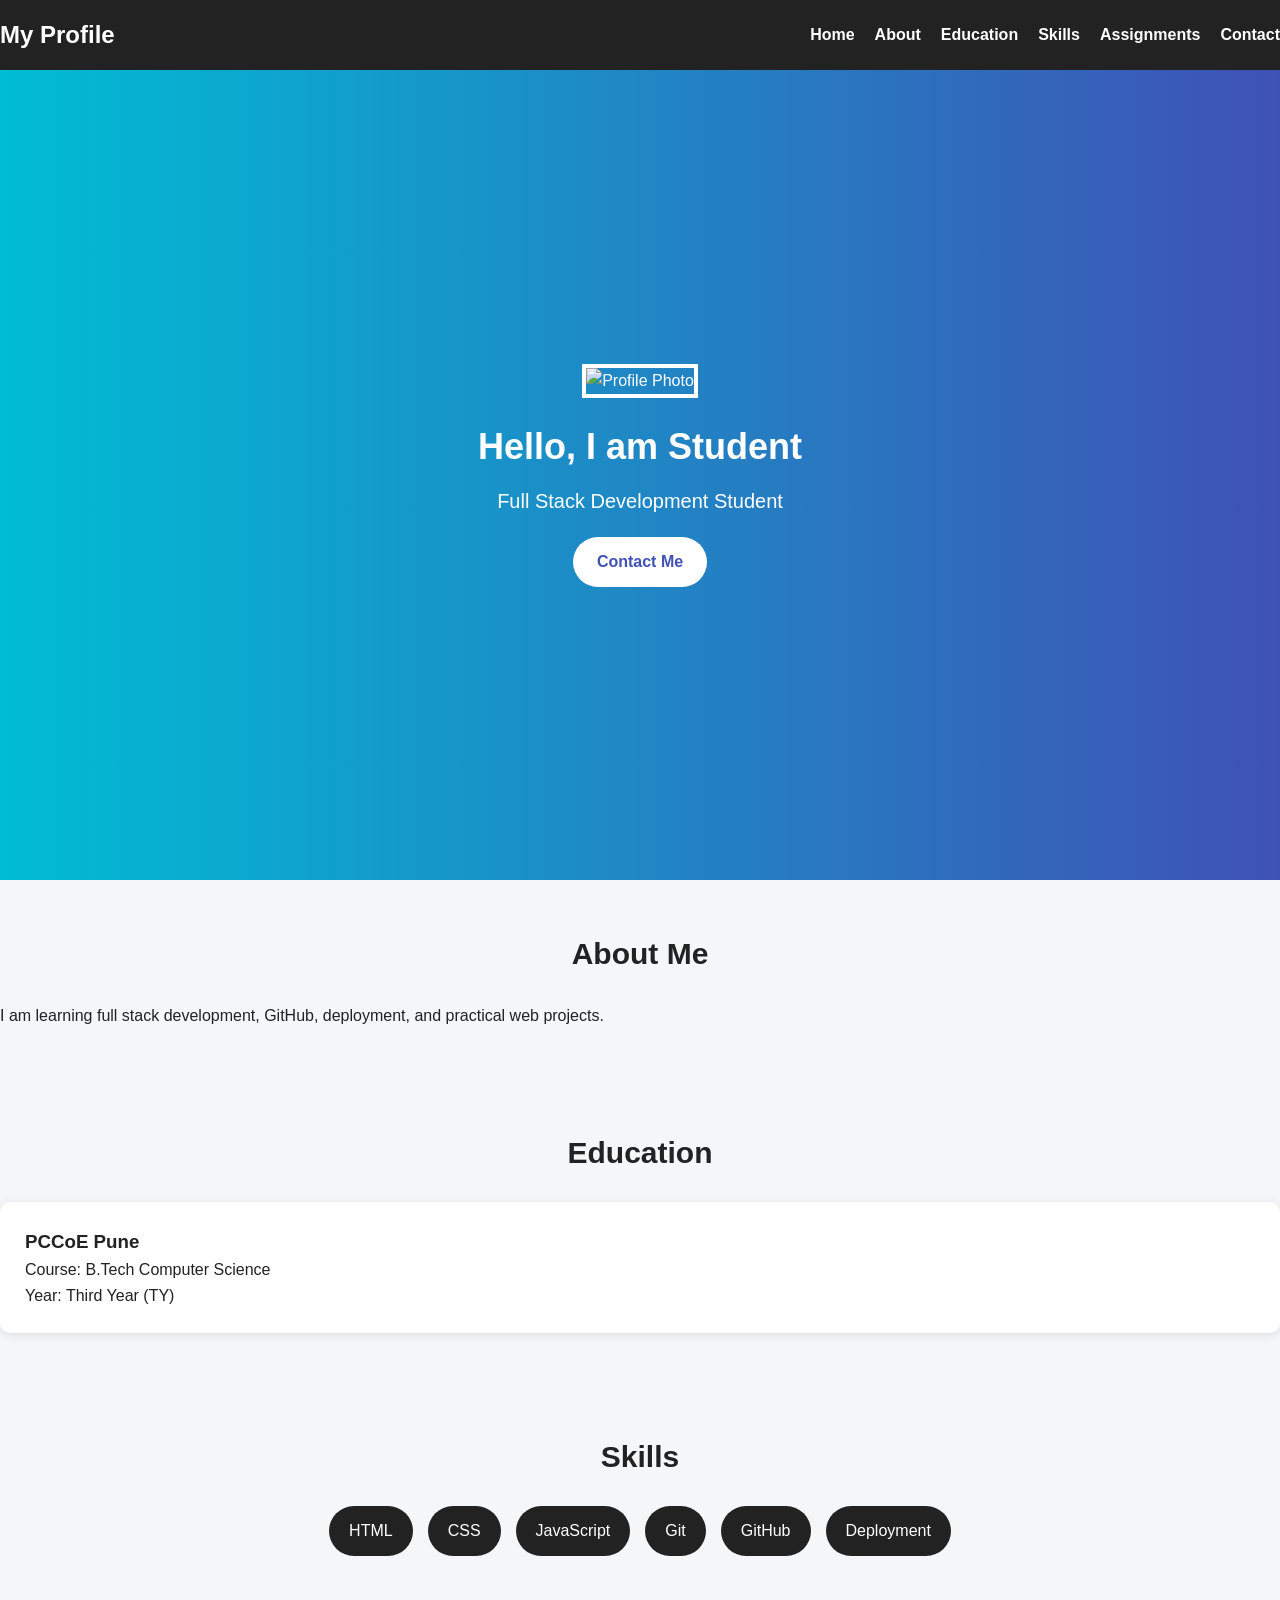
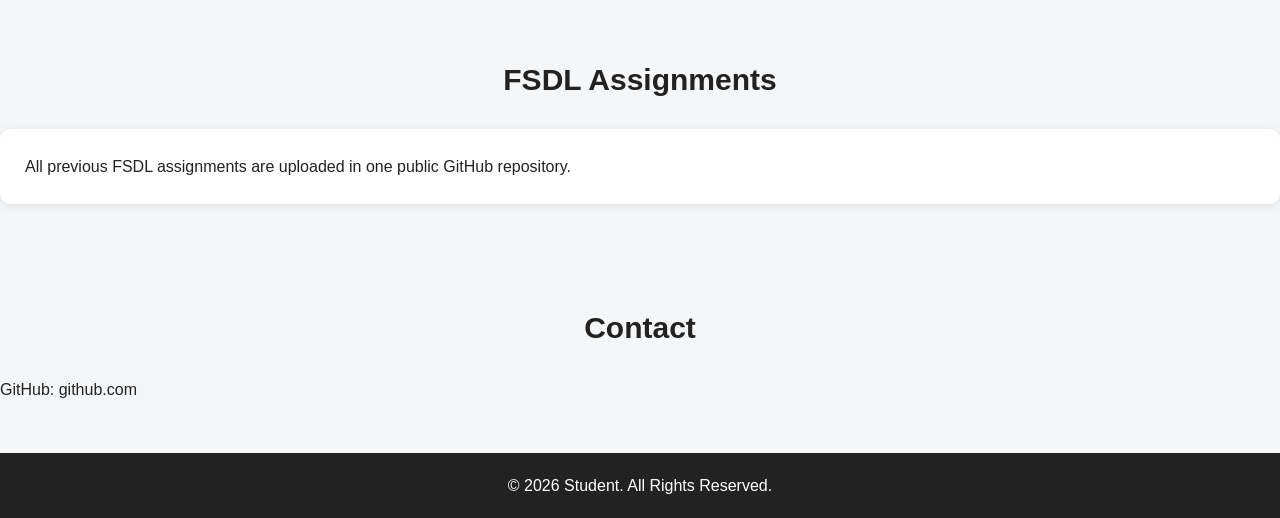
==== docs/index.html @ 27dfdb9f "Added personal profile website" ====
<!DOCTYPE html>
<html lang="en">
<head>
    <meta charset="UTF-8" />
    <meta name="viewport" content="width=device-width, initial-scale=1.0" />
    <title>My Personal Profile</title>
    <link rel="stylesheet" href="style.css" />
</head>
<body>
    <header>
        <nav class="navbar">
            <h1 class="logo">My Profile</h1>
            <ul class="nav-links">
                <li><a href="#home">Home</a></li>
                <li><a href="#about">About</a></li>
                <li><a href="#education">Education</a></li>
                <li><a href="#skills">Skills</a></li>
                <li><a href="#assignments">Assignments</a></li>
                <li><a href="#contact">Contact</a></li>
            </ul>
        </nav>
    </header>
    <section id="home" class="hero">
        <div class="hero-content">
            <img src="assets/profile.png" alt="Profile Photo" class="profile-img" />
            <h2>Hello, I am Student</h2>
            <p>Full Stack Development Student</p>
            <a href="#contact" class="btn">Contact Me</a>
        </div>
    </section>
    <section id="about" class="section">
        <h2>About Me</h2>
        <p>I am learning full stack development, GitHub, deployment, and practical web projects.</p>
    </section>
    <section id="education" class="section">
        <h2>Education</h2>
        <div class="card">
            <h3>PCCoE Pune</h3>
            <p>Course: B.Tech Computer Science</p>
            <p>Year: Third Year (TY)</p>
        </div>
    </section>
    <section id="skills" class="section">
        <h2>Skills</h2>
        <div class="skills-container">
            <span>HTML</span><span>CSS</span><span>JavaScript</span>
            <span>Git</span><span>GitHub</span><span>Deployment</span>
        </div>
    </section>
    <section id="assignments" class="section">
        <h2>FSDL Assignments</h2>
        <div class="card">
            <p>All previous FSDL assignments are uploaded in one public GitHub repository.</p>
        </div>
    </section>
    <section id="contact" class="section">
        <h2>Contact</h2>
        <p>GitHub: github.com</p>
    </section>
    <footer><p>&copy; 2026 Student. All Rights Reserved.</p></footer>
    <script src="script.js"></script>
</body>
</html>
---- docs/style.css ----
* { margin: 0; padding: 0; box-sizing: border-box; font-family: Arial, sans-serif; }
body { line-height: 1.6; background: #f4f6f8; color: #222; }
header { background: #222; color: white; position: sticky; top: 0; z-index: 10; }
.navbar { width: 90%%; margin: auto; display: flex; justify-content: space-between; align-items: center; padding: 16px 0; }
.logo { font-size: 24px; }
.nav-links { list-style: none; display: flex; gap: 20px; }
.nav-links a { color: white; text-decoration: none; font-weight: bold; }
.nav-links a:hover { color: #00bcd4; }
.hero { min-height: 90vh; display: flex; align-items: center; justify-content: center; text-align: center; background: linear-gradient(to right, #00bcd4, #3f51b5); color: white; }
.hero-content { max-width: 600px; padding: 20px; }
.profile-img { width: 160px; height: 160px; border-radius: 50%%; object-fit: cover; border: 4px solid white; margin-bottom: 20px; }
.hero h2 { font-size: 36px; margin-bottom: 10px; }
.hero p { font-size: 20px; margin-bottom: 20px; }
.btn { display: inline-block; background: white; color: #3f51b5; padding: 12px 24px; text-decoration: none; border-radius: 25px; font-weight: bold; }
.section { width: 85%%; margin: auto; padding: 50px 0; }
.section h2 { text-align: center; margin-bottom: 25px; font-size: 30px; }
.card { background: white; padding: 25px; border-radius: 10px; box-shadow: 0 2px 10px rgba(0,0,0,0.1); }
.skills-container { display: flex; flex-wrap: wrap; justify-content: center; gap: 15px; }
.skills-container span { background: #222; color: white; padding: 12px 20px; border-radius: 25px; }
a { color: #3f51b5; }
footer { background: #222; color: white; text-align: center; padding: 20px; }
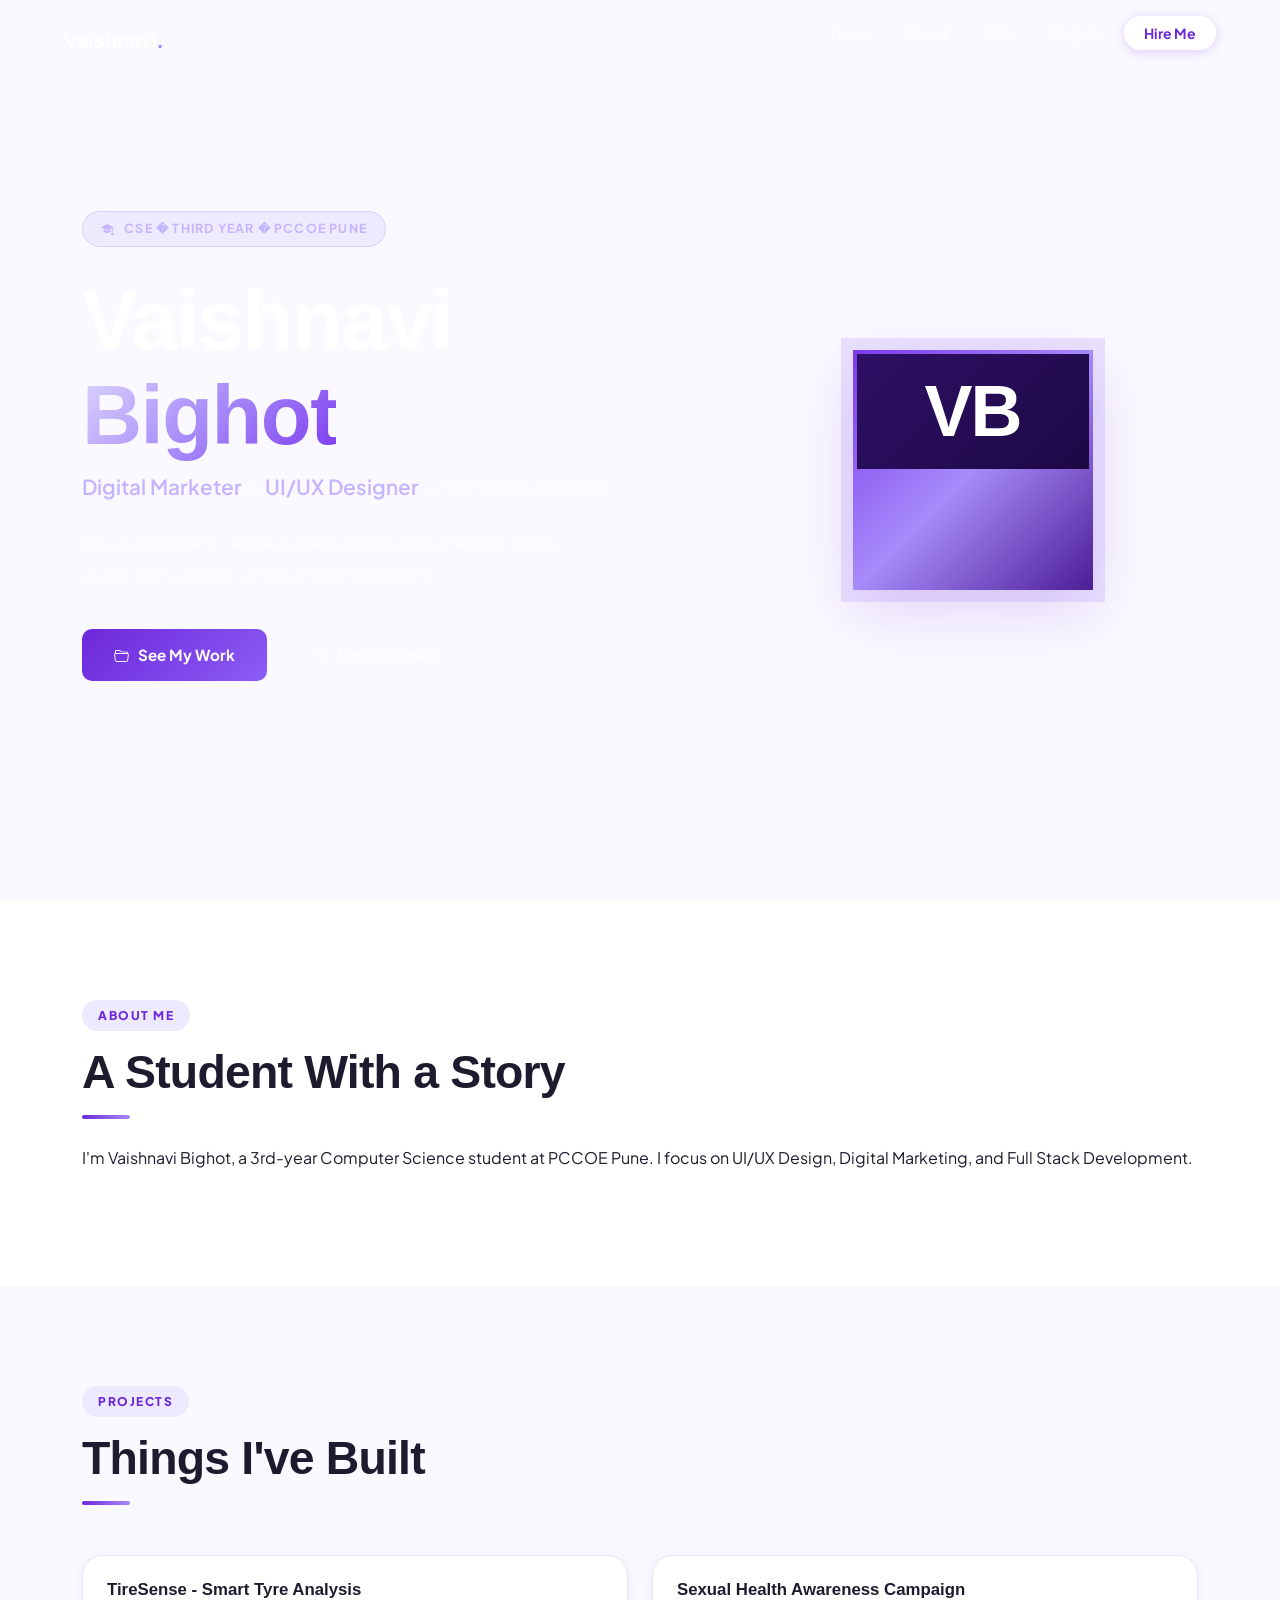
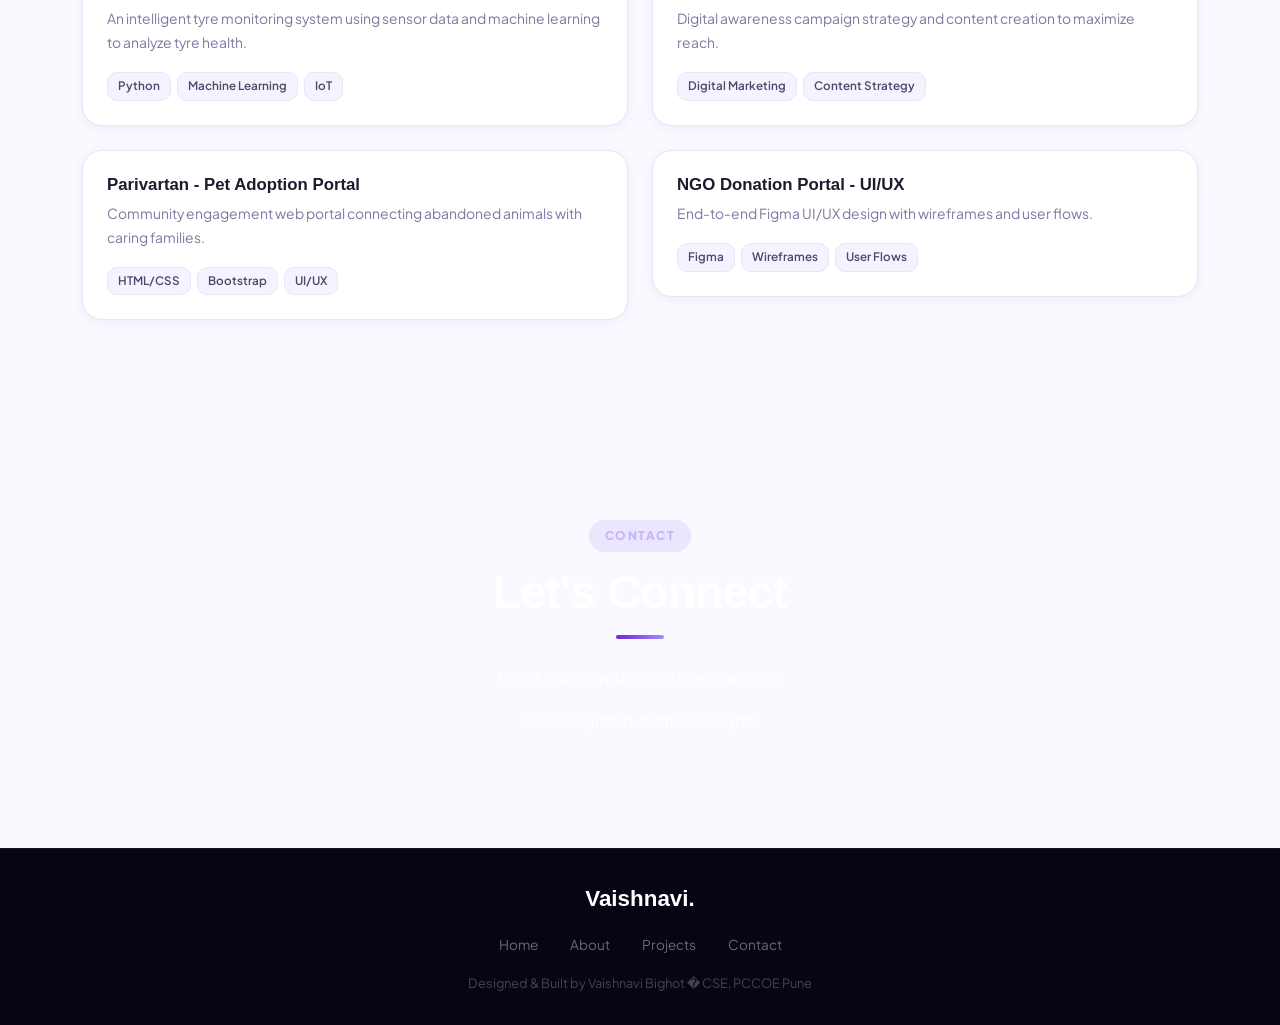
==== commit 4817fa96: "Updated profile website with custom Vaishnavi Bighot PCCOE portfolio" ====
--- a/docs/index.html
+++ b/docs/index.html
@@ -1,63 +1,76 @@
 <!DOCTYPE html>
 <html lang="en">
 <head>
-    <meta charset="UTF-8" />
-    <meta name="viewport" content="width=device-width, initial-scale=1.0" />
-    <title>My Personal Profile</title>
-    <link rel="stylesheet" href="style.css" />
+  <meta charset="UTF-8"/>
+  <meta name="viewport" content="width=device-width, initial-scale=1.0"/>
+  <title>Vaishnavi Bighot | CSE Student � Digital Marketing � UI/UX</title>
+  <link href="https://cdn.jsdelivr.net/npm/bootstrap@5.3.2/dist/css/bootstrap.min.css" rel="stylesheet"/>
+  <link href="https://fonts.googleapis.com/css2?family=Clash+Display:wght@400;500;600;700^&family=Plus+Jakarta+Sans:wght@400;500;600;700^&display=swap" rel="stylesheet"/>
+  <link href="https://cdn.jsdelivr.net/npm/bootstrap-icons@1.11.3/font/bootstrap-icons.css" rel="stylesheet"/>
+  <style>
+  :root{ --p1:#6d28d9; --p2:#8b5cf6; --p3:#a78bfa; --p4:#ede9fe; --p5:#f5f3ff; --ink:#1e1b2e; --ink2:#4b4869; --ink3:#7b78a0; --line:#e8e5f4; --white:#ffffff; --bg:#faf9ff; --r12:12px; --r16:16px; --r20:20px; --r28:28px; --shadow-s:0 2px 12px rgba(109,40,217,.07); --shadow-m:0 8px 32px rgba(109,40,217,.12); --shadow-l:0 20px 60px rgba(109,40,217,.18); }
+  *{box-sizing:border-box;margin:0;padding:0;} html{scroll-behavior:smooth;} body{font-family:'Plus Jakarta Sans',sans-serif;background:var(--bg);color:var(--ink);overflow-x:hidden;line-height:1.6;}
+  h1,h2,h3,h4,h5{font-family:'Clash Display',sans-serif;line-height:1.15;} a{text-decoration:none;color:inherit;} img{max-width:100%%;}
+  #mainNav{position:fixed;top:0;left:0;right:0;z-index:1000;padding:0;transition:all .35s;}
+  #mainNav .nav-inner{display:flex;align-items:center;justify-content:space-between;max-width:1200px;margin:0 auto;padding:20px 24px;transition:all .35s;}
+  #mainNav.scrolled .nav-inner{background:rgba(255,255,255,.92);backdrop-filter:blur(18px);border-bottom:1px solid var(--line);padding:14px 24px;box-shadow:var(--shadow-s);}
+  .nav-logo{font-family:'Clash Display',sans-serif;font-size:1.3rem;font-weight:700;color:var(--white);transition:color .35s;letter-spacing:-.3px;}
+  .nav-logo .dot{color:var(--p3);} #mainNav.scrolled .nav-logo{color:var(--p1);} #mainNav.scrolled .nav-logo .dot{color:var(--p2);}
+  .nav-links{display:flex;align-items:center;gap:4px;list-style:none;}
+  .nav-links a{font-size:.875rem;font-weight:600;padding:7px 15px;border-radius:30px;color:rgba(255,255,255,.8);transition:all .2s;}
+  #mainNav.scrolled .nav-links a{color:var(--ink2);}
+  .nav-links a:hover,.nav-links a.active{background:rgba(255,255,255,.15);color:var(--white)!important;}
+  #mainNav.scrolled .nav-links a:hover,#mainNav.scrolled .nav-links a.active{background:var(--p4);color:var(--p1)!important;}
+  .nav-cta{background:var(--white)!important;color:var(--p1)!important;font-weight:700!important;padding:8px 20px!important;border-radius:30px!important;box-shadow:0 2px 12px rgba(109,40,217,.2);transition:all .25s!important;}
+  #mainNav.scrolled .nav-cta{background:var(--p1)!important;color:var(--white)!important;}
+  #hero{min-height:100vh;background:linear-gradient(145deg,#110626 0%%,#1d0845 35%%,#2e1065 60%%,#1d0845 100%%);display:flex;align-items:center;position:relative;overflow:hidden;padding:120px 0 80px;}
+  .hero-content{position:relative;z-index:2;}
+  .hero-eyebrow{display:inline-flex;align-items:center;gap:10px;background:rgba(167,139,250,.12);border:1px solid rgba(167,139,250,.28);color:#c4b5fd;font-size:.78rem;font-weight:700;letter-spacing:1.2px;text-transform:uppercase;padding:7px 18px;border-radius:30px;margin-bottom:1.6rem;}
+  .hero-name{font-size:clamp(3rem,7vw,5.2rem);font-weight:700;color:var(--white);letter-spacing:-1.5px;margin-bottom:.4rem;}
+  .hero-name .grad{background:linear-gradient(135deg,#ddd6fe,#a78bfa,#7c3aed);-webkit-background-clip:text;-webkit-text-fill-color:transparent;background-clip:text;}
+  .hero-role{font-size:clamp(1rem,2.5vw,1.3rem);color:rgba(255,255,255,.55);font-weight:400;font-style:italic;margin-bottom:1.6rem;}
+  .hero-role strong{color:#c4b5fd;font-style:normal;font-weight:600;}
+  .hero-desc{font-size:1.05rem;color:rgba(255,255,255,.6);max-width:520px;line-height:1.82;margin-bottom:2.4rem;}
+  .hero-actions{display:flex;gap:14px;flex-wrap:wrap;margin-bottom:3rem;}
+  .btn-primary-v{background:linear-gradient(135deg,var(--p1),var(--p2));color:var(--white);border:none;padding:13px 32px;border-radius:10px;font-weight:700;font-size:.95rem;display:inline-flex;align-items:center;gap:9px;transition:all .25s;}
+  .btn-ghost-v{background:rgba(255,255,255,.07);color:rgba(255,255,255,.85);border:1px solid rgba(255,255,255,.18);padding:13px 32px;border-radius:10px;font-weight:600;font-size:.95rem;display:inline-flex;align-items:center;gap:9px;transition:all .25s;}
+  .hero-card-wrap{display:flex;justify-content:center;align-items:center;position:relative;z-index:2;}
+  .profile-ring{width:240px;height:240px;border-radius:50%%;background:linear-gradient(135deg,#7c3aed,#a78bfa,#4c1d95);padding:4px;box-shadow:0 0 0 12px rgba(139,92,246,.15),var(--shadow-l);}
+  .profile-inner{width:100%%;height:100%%;border-radius:50%%;background:linear-gradient(135deg,#2e1065,#1d0845);display:flex;align-items:center;justify-content:center;font-family:'Clash Display',sans-serif;font-size:4.5rem;font-weight:700;color:var(--white);letter-spacing:-2px;}
+  .section{padding:100px 0;} .section-alt{background:var(--white);} .section-dark{background:linear-gradient(145deg,#110626 0%%,#1d0845 50%%,#2e1065 100%%);color:var(--white);}
+  .pill-label{display:inline-flex;align-items:center;gap:8px;background:var(--p4);color:var(--p1);font-size:.75rem;font-weight:800;letter-spacing:1.5px;text-transform:uppercase;padding:6px 16px;border-radius:30px;margin-bottom:.9rem;}
+  .section-dark .pill-label{background:rgba(167,139,250,.18);color:#c4b5fd;}
+  .sec-heading{font-size:clamp(2rem,4.5vw,2.9rem);font-weight:700;letter-spacing:-.8px;color:var(--ink);margin-bottom:.8rem;}
+  .section-dark .sec-heading{color:var(--white);}
+  .sec-sub{font-size:1rem;color:var(--ink3);max-width:500px;line-height:1.75;}
+  .section-dark .sec-sub{color:rgba(255,255,255,.5);}
+  .divider{width:48px;height:4px;background:linear-gradient(90deg,var(--p1),var(--p3));border-radius:4px;margin:1rem 0 1.6rem;}
+  .pcard{background:var(--white);border:1px solid var(--line);border-radius:var(--r20);overflow:hidden;box-shadow:var(--shadow-s);transition:all .28s;display:flex;flex-direction:column;}
+  .pcard-top{padding:24px 24px 0;display:flex;align-items:flex-start;justify-content:space-between;}
+  .pcard-body{padding:16px 24px 24px;flex:1;display:flex;flex-direction:column;}
+  .pcard-title{font-size:1.05rem;font-weight:700;color:var(--ink);margin-bottom:.5rem;}
+  .pcard-desc{font-size:.87rem;color:var(--ink3);line-height:1.7;flex:1;margin-bottom:1.1rem;}
+  .pcard-stack{display:flex;flex-wrap:wrap;gap:6px;}
+  .pcard-stack span{font-size:.73rem;font-weight:600;background:var(--p5);color:var(--ink2);padding:4px 10px;border-radius:10px;border:1px solid var(--line);}
+  footer{background:#080413;border-top:1px solid rgba(255,255,255,.06);padding:32px 24px;text-align:center;}
+  .footer-logo{font-family:'Clash Display',sans-serif;font-size:1.4rem;font-weight:700;color:var(--white);}
+  .footer-links{display:flex;gap:8px;flex-wrap:wrap;justify-content:center;margin:12px 0;}
+  .footer-links a{font-size:.85rem;color:rgba(255,255,255,.4);padding:5px 12px;border-radius:20px;}
+  .footer-copy{font-size:.8rem;color:rgba(255,255,255,.25);}
+  </style>
 </head>
 <body>
-    <header>
-        <nav class="navbar">
-            <h1 class="logo">My Profile</h1>
-            <ul class="nav-links">
-                <li><a href="#home">Home</a></li>
-                <li><a href="#about">About</a></li>
-                <li><a href="#education">Education</a></li>
-                <li><a href="#skills">Skills</a></li>
-                <li><a href="#assignments">Assignments</a></li>
-                <li><a href="#contact">Contact</a></li>
-            </ul>
-        </nav>
-    </header>
-    <section id="home" class="hero">
-        <div class="hero-content">
-            <img src="assets/profile.png" alt="Profile Photo" class="profile-img" />
-            <h2>Hello, I am Student</h2>
-            <p>Full Stack Development Student</p>
-            <a href="#contact" class="btn">Contact Me</a>
-        </div>
-    </section>
-    <section id="about" class="section">
-        <h2>About Me</h2>
-        <p>I am learning full stack development, GitHub, deployment, and practical web projects.</p>
-    </section>
-    <section id="education" class="section">
-        <h2>Education</h2>
-        <div class="card">
-            <h3>PCCoE Pune</h3>
-            <p>Course: B.Tech Computer Science</p>
-            <p>Year: Third Year (TY)</p>
-        </div>
-    </section>
-    <section id="skills" class="section">
-        <h2>Skills</h2>
-        <div class="skills-container">
-            <span>HTML</span><span>CSS</span><span>JavaScript</span>
-            <span>Git</span><span>GitHub</span><span>Deployment</span>
-        </div>
-    </section>
-    <section id="assignments" class="section">
-        <h2>FSDL Assignments</h2>
-        <div class="card">
-            <p>All previous FSDL assignments are uploaded in one public GitHub repository.</p>
-        </div>
-    </section>
-    <section id="contact" class="section">
-        <h2>Contact</h2>
-        <p>GitHub: github.com</p>
-    </section>
-    <footer><p>&copy; 2026 Student. All Rights Reserved.</p></footer>
-    <script src="script.js"></script>
+<nav id="mainNav"><div class="nav-inner"><a class="nav-logo" href="#hero">Vaishnavi<span class="dot">.</span></a><ul class="nav-links"><li><a href="#hero">Home</a></li><li><a href="#about">About</a></li><li><a href="#skills">Skills</a></li><li><a href="#projects">Projects</a></li><li><a href="#contact" class="nav-cta">Hire Me</a></li></ul></div></nav>
+<section id="hero"><div class="container"><div class="row align-items-center gy-5"><div class="col-lg-7 hero-content"><div class="hero-eyebrow"><i class="bi bi-mortarboard-fill"></i> CSE � Third Year � PCCOE Pune</div><h1 class="hero-name">Vaishnavi<br><span class="grad">Bighot</span></h1><p class="hero-role"><strong>Digital Marketer</strong> & <strong>UI/UX Designer</strong> - Full Stack Learner</p><p class="hero-desc">I'm a Computer Science student at PCCoE Pune passionate about tech, design, and digital engagement.</p><div class="hero-actions"><a href="#projects" class="btn-primary-v"><i class="bi bi-folder2-open"></i> See My Work</a><a href="#contact" class="btn-ghost-v"><i class="bi bi-send"></i> Let's Connect</a></div></div><div class="col-lg-5 hero-card-wrap"><div class="profile-ring"><div class="profile-inner">VB</div></div></div></div></div></section>
+<section id="about" class="section section-alt"><div class="container"><p class="pill-label">About Me</p><h2 class="sec-heading">A Student With a Story</h2><div class="divider"></div><p>I'm Vaishnavi Bighot, a 3rd-year Computer Science student at PCCOE Pune. I focus on UI/UX Design, Digital Marketing, and Full Stack Development.</p></div></section>
+<section id="projects" class="section"><div class="container"><p class="pill-label">Projects</p><h2 class="sec-heading">Things I've Built</h2><div class="divider"></div><div class="row g-4 mt-2">
+  <div class="col-md-6"><div class="pcard p-4"><h4 class="pcard-title">TireSense - Smart Tyre Analysis</h4><p class="pcard-desc">An intelligent tyre monitoring system using sensor data and machine learning to analyze tyre health.</p><div class="pcard-stack"><span>Python</span><span>Machine Learning</span><span>IoT</span></div></div></div>
+  <div class="col-md-6"><div class="pcard p-4"><h4 class="pcard-title">Sexual Health Awareness Campaign</h4><p class="pcard-desc">Digital awareness campaign strategy and content creation to maximize reach.</p><div class="pcard-stack"><span>Digital Marketing</span><span>Content Strategy</span></div></div></div>
+  <div class="col-md-6"><div class="pcard p-4"><h4 class="pcard-title">Parivartan - Pet Adoption Portal</h4><p class="pcard-desc">Community engagement web portal connecting abandoned animals with caring families.</p><div class="pcard-stack"><span>HTML/CSS</span><span>Bootstrap</span><span>UI/UX</span></div></div></div>
+  <div class="col-md-6"><div class="pcard p-4"><h4 class="pcard-title">NGO Donation Portal - UI/UX</h4><p class="pcard-desc">End-to-end Figma UI/UX design with wireframes and user flows.</p><div class="pcard-stack"><span>Figma</span><span>Wireframes</span><span>User Flows</span></div></div></div>
+</div></div></section>
+<section id="contact" class="section section-dark"><div class="container text-center"><p class="pill-label">Contact</p><h2 class="sec-heading">Let's Connect</h2><div class="divider mx-auto"></div><p>Email: vaishnavibighot26@gmail.com</p><p>GitHub: github.com/veebighot</p></div></section>
+<footer><div class="footer-logo">Vaishnavi<span>.</span></div><div class="footer-links"><a href="#hero">Home</a><a href="#about">About</a><a href="#projects">Projects</a><a href="#contact">Contact</a></div><div class="footer-copy">Designed & Built by Vaishnavi Bighot � CSE, PCCOE Pune</div></footer>
+<script src="https://cdn.jsdelivr.net/npm/bootstrap@5.3.2/dist/js/bootstrap.bundle.min.js"></script>
 </body>
 </html>
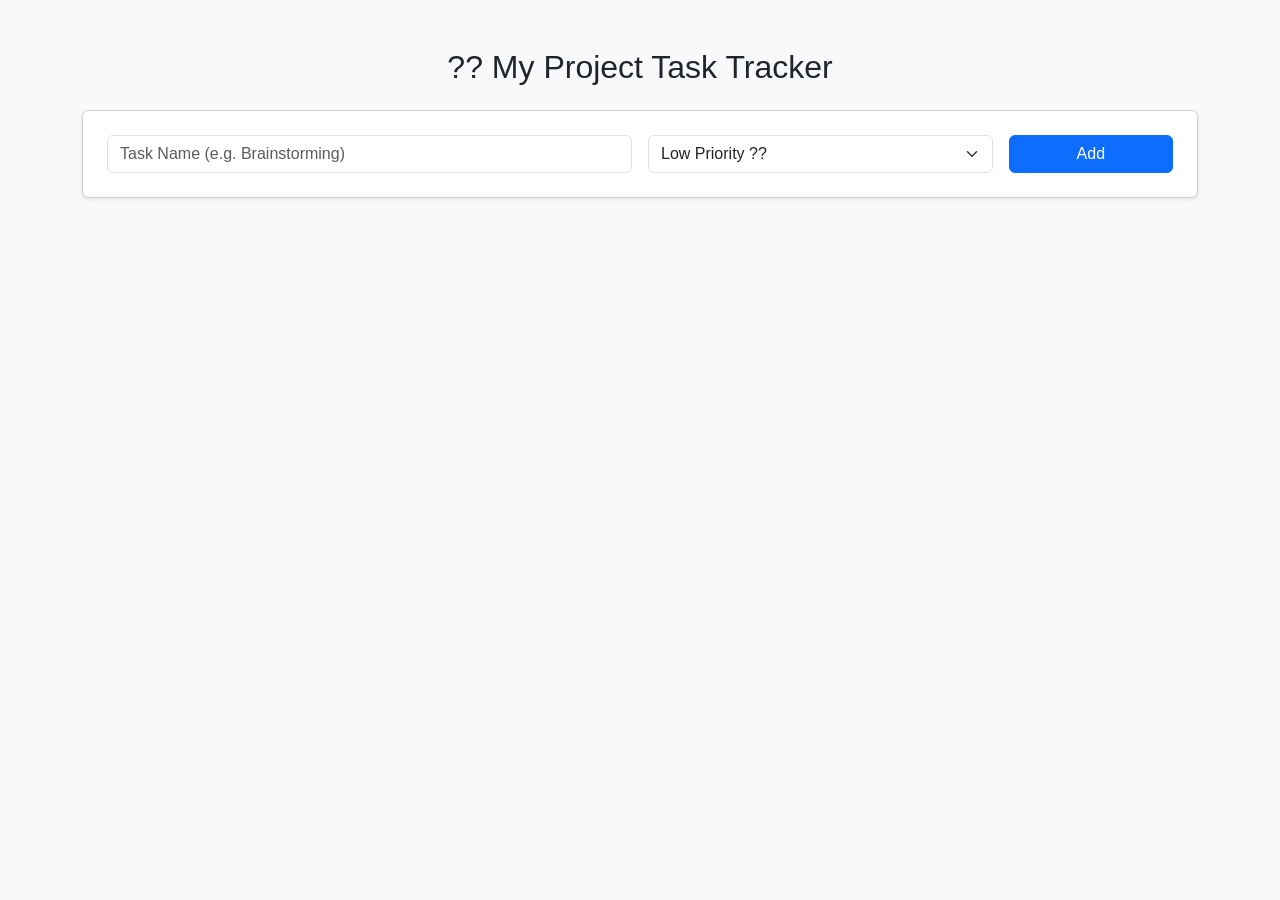
==== commit cd550f9e: "Updated hosted GitHub Pages site to display Assignment 02 Task Tracker" ====
--- a/docs/index.html
+++ b/docs/index.html
@@ -1,76 +1,35 @@
 <!DOCTYPE html>
 <html lang="en">
 <head>
-  <meta charset="UTF-8"/>
-  <meta name="viewport" content="width=device-width, initial-scale=1.0"/>
-  <title>Vaishnavi Bighot | CSE Student � Digital Marketing � UI/UX</title>
-  <link href="https://cdn.jsdelivr.net/npm/bootstrap@5.3.2/dist/css/bootstrap.min.css" rel="stylesheet"/>
-  <link href="https://fonts.googleapis.com/css2?family=Clash+Display:wght@400;500;600;700^&family=Plus+Jakarta+Sans:wght@400;500;600;700^&display=swap" rel="stylesheet"/>
-  <link href="https://cdn.jsdelivr.net/npm/bootstrap-icons@1.11.3/font/bootstrap-icons.css" rel="stylesheet"/>
-  <style>
-  :root{ --p1:#6d28d9; --p2:#8b5cf6; --p3:#a78bfa; --p4:#ede9fe; --p5:#f5f3ff; --ink:#1e1b2e; --ink2:#4b4869; --ink3:#7b78a0; --line:#e8e5f4; --white:#ffffff; --bg:#faf9ff; --r12:12px; --r16:16px; --r20:20px; --r28:28px; --shadow-s:0 2px 12px rgba(109,40,217,.07); --shadow-m:0 8px 32px rgba(109,40,217,.12); --shadow-l:0 20px 60px rgba(109,40,217,.18); }
-  *{box-sizing:border-box;margin:0;padding:0;} html{scroll-behavior:smooth;} body{font-family:'Plus Jakarta Sans',sans-serif;background:var(--bg);color:var(--ink);overflow-x:hidden;line-height:1.6;}
-  h1,h2,h3,h4,h5{font-family:'Clash Display',sans-serif;line-height:1.15;} a{text-decoration:none;color:inherit;} img{max-width:100%%;}
-  #mainNav{position:fixed;top:0;left:0;right:0;z-index:1000;padding:0;transition:all .35s;}
-  #mainNav .nav-inner{display:flex;align-items:center;justify-content:space-between;max-width:1200px;margin:0 auto;padding:20px 24px;transition:all .35s;}
-  #mainNav.scrolled .nav-inner{background:rgba(255,255,255,.92);backdrop-filter:blur(18px);border-bottom:1px solid var(--line);padding:14px 24px;box-shadow:var(--shadow-s);}
-  .nav-logo{font-family:'Clash Display',sans-serif;font-size:1.3rem;font-weight:700;color:var(--white);transition:color .35s;letter-spacing:-.3px;}
-  .nav-logo .dot{color:var(--p3);} #mainNav.scrolled .nav-logo{color:var(--p1);} #mainNav.scrolled .nav-logo .dot{color:var(--p2);}
-  .nav-links{display:flex;align-items:center;gap:4px;list-style:none;}
-  .nav-links a{font-size:.875rem;font-weight:600;padding:7px 15px;border-radius:30px;color:rgba(255,255,255,.8);transition:all .2s;}
-  #mainNav.scrolled .nav-links a{color:var(--ink2);}
-  .nav-links a:hover,.nav-links a.active{background:rgba(255,255,255,.15);color:var(--white)!important;}
-  #mainNav.scrolled .nav-links a:hover,#mainNav.scrolled .nav-links a.active{background:var(--p4);color:var(--p1)!important;}
-  .nav-cta{background:var(--white)!important;color:var(--p1)!important;font-weight:700!important;padding:8px 20px!important;border-radius:30px!important;box-shadow:0 2px 12px rgba(109,40,217,.2);transition:all .25s!important;}
-  #mainNav.scrolled .nav-cta{background:var(--p1)!important;color:var(--white)!important;}
-  #hero{min-height:100vh;background:linear-gradient(145deg,#110626 0%%,#1d0845 35%%,#2e1065 60%%,#1d0845 100%%);display:flex;align-items:center;position:relative;overflow:hidden;padding:120px 0 80px;}
-  .hero-content{position:relative;z-index:2;}
-  .hero-eyebrow{display:inline-flex;align-items:center;gap:10px;background:rgba(167,139,250,.12);border:1px solid rgba(167,139,250,.28);color:#c4b5fd;font-size:.78rem;font-weight:700;letter-spacing:1.2px;text-transform:uppercase;padding:7px 18px;border-radius:30px;margin-bottom:1.6rem;}
-  .hero-name{font-size:clamp(3rem,7vw,5.2rem);font-weight:700;color:var(--white);letter-spacing:-1.5px;margin-bottom:.4rem;}
-  .hero-name .grad{background:linear-gradient(135deg,#ddd6fe,#a78bfa,#7c3aed);-webkit-background-clip:text;-webkit-text-fill-color:transparent;background-clip:text;}
-  .hero-role{font-size:clamp(1rem,2.5vw,1.3rem);color:rgba(255,255,255,.55);font-weight:400;font-style:italic;margin-bottom:1.6rem;}
-  .hero-role strong{color:#c4b5fd;font-style:normal;font-weight:600;}
-  .hero-desc{font-size:1.05rem;color:rgba(255,255,255,.6);max-width:520px;line-height:1.82;margin-bottom:2.4rem;}
-  .hero-actions{display:flex;gap:14px;flex-wrap:wrap;margin-bottom:3rem;}
-  .btn-primary-v{background:linear-gradient(135deg,var(--p1),var(--p2));color:var(--white);border:none;padding:13px 32px;border-radius:10px;font-weight:700;font-size:.95rem;display:inline-flex;align-items:center;gap:9px;transition:all .25s;}
-  .btn-ghost-v{background:rgba(255,255,255,.07);color:rgba(255,255,255,.85);border:1px solid rgba(255,255,255,.18);padding:13px 32px;border-radius:10px;font-weight:600;font-size:.95rem;display:inline-flex;align-items:center;gap:9px;transition:all .25s;}
-  .hero-card-wrap{display:flex;justify-content:center;align-items:center;position:relative;z-index:2;}
-  .profile-ring{width:240px;height:240px;border-radius:50%%;background:linear-gradient(135deg,#7c3aed,#a78bfa,#4c1d95);padding:4px;box-shadow:0 0 0 12px rgba(139,92,246,.15),var(--shadow-l);}
-  .profile-inner{width:100%%;height:100%%;border-radius:50%%;background:linear-gradient(135deg,#2e1065,#1d0845);display:flex;align-items:center;justify-content:center;font-family:'Clash Display',sans-serif;font-size:4.5rem;font-weight:700;color:var(--white);letter-spacing:-2px;}
-  .section{padding:100px 0;} .section-alt{background:var(--white);} .section-dark{background:linear-gradient(145deg,#110626 0%%,#1d0845 50%%,#2e1065 100%%);color:var(--white);}
-  .pill-label{display:inline-flex;align-items:center;gap:8px;background:var(--p4);color:var(--p1);font-size:.75rem;font-weight:800;letter-spacing:1.5px;text-transform:uppercase;padding:6px 16px;border-radius:30px;margin-bottom:.9rem;}
-  .section-dark .pill-label{background:rgba(167,139,250,.18);color:#c4b5fd;}
-  .sec-heading{font-size:clamp(2rem,4.5vw,2.9rem);font-weight:700;letter-spacing:-.8px;color:var(--ink);margin-bottom:.8rem;}
-  .section-dark .sec-heading{color:var(--white);}
-  .sec-sub{font-size:1rem;color:var(--ink3);max-width:500px;line-height:1.75;}
-  .section-dark .sec-sub{color:rgba(255,255,255,.5);}
-  .divider{width:48px;height:4px;background:linear-gradient(90deg,var(--p1),var(--p3));border-radius:4px;margin:1rem 0 1.6rem;}
-  .pcard{background:var(--white);border:1px solid var(--line);border-radius:var(--r20);overflow:hidden;box-shadow:var(--shadow-s);transition:all .28s;display:flex;flex-direction:column;}
-  .pcard-top{padding:24px 24px 0;display:flex;align-items:flex-start;justify-content:space-between;}
-  .pcard-body{padding:16px 24px 24px;flex:1;display:flex;flex-direction:column;}
-  .pcard-title{font-size:1.05rem;font-weight:700;color:var(--ink);margin-bottom:.5rem;}
-  .pcard-desc{font-size:.87rem;color:var(--ink3);line-height:1.7;flex:1;margin-bottom:1.1rem;}
-  .pcard-stack{display:flex;flex-wrap:wrap;gap:6px;}
-  .pcard-stack span{font-size:.73rem;font-weight:600;background:var(--p5);color:var(--ink2);padding:4px 10px;border-radius:10px;border:1px solid var(--line);}
-  footer{background:#080413;border-top:1px solid rgba(255,255,255,.06);padding:32px 24px;text-align:center;}
-  .footer-logo{font-family:'Clash Display',sans-serif;font-size:1.4rem;font-weight:700;color:var(--white);}
-  .footer-links{display:flex;gap:8px;flex-wrap:wrap;justify-content:center;margin:12px 0;}
-  .footer-links a{font-size:.85rem;color:rgba(255,255,255,.4);padding:5px 12px;border-radius:20px;}
-  .footer-copy{font-size:.8rem;color:rgba(255,255,255,.25);}
-  </style>
+    <meta charset="UTF-8">
+    <title>CSE Project Portal</title>
+    <link href="https://cdn.jsdelivr.net/npm/bootstrap@5.3.0/dist/css/bootstrap.min.css" rel="stylesheet">
+    <link rel="stylesheet" href="style.css">
 </head>
-<body>
-<nav id="mainNav"><div class="nav-inner"><a class="nav-logo" href="#hero">Vaishnavi<span class="dot">.</span></a><ul class="nav-links"><li><a href="#hero">Home</a></li><li><a href="#about">About</a></li><li><a href="#skills">Skills</a></li><li><a href="#projects">Projects</a></li><li><a href="#contact" class="nav-cta">Hire Me</a></li></ul></div></nav>
-<section id="hero"><div class="container"><div class="row align-items-center gy-5"><div class="col-lg-7 hero-content"><div class="hero-eyebrow"><i class="bi bi-mortarboard-fill"></i> CSE � Third Year � PCCOE Pune</div><h1 class="hero-name">Vaishnavi<br><span class="grad">Bighot</span></h1><p class="hero-role"><strong>Digital Marketer</strong> & <strong>UI/UX Designer</strong> - Full Stack Learner</p><p class="hero-desc">I'm a Computer Science student at PCCoE Pune passionate about tech, design, and digital engagement.</p><div class="hero-actions"><a href="#projects" class="btn-primary-v"><i class="bi bi-folder2-open"></i> See My Work</a><a href="#contact" class="btn-ghost-v"><i class="bi bi-send"></i> Let's Connect</a></div></div><div class="col-lg-5 hero-card-wrap"><div class="profile-ring"><div class="profile-inner">VB</div></div></div></div></div></section>
-<section id="about" class="section section-alt"><div class="container"><p class="pill-label">About Me</p><h2 class="sec-heading">A Student With a Story</h2><div class="divider"></div><p>I'm Vaishnavi Bighot, a 3rd-year Computer Science student at PCCOE Pune. I focus on UI/UX Design, Digital Marketing, and Full Stack Development.</p></div></section>
-<section id="projects" class="section"><div class="container"><p class="pill-label">Projects</p><h2 class="sec-heading">Things I've Built</h2><div class="divider"></div><div class="row g-4 mt-2">
-  <div class="col-md-6"><div class="pcard p-4"><h4 class="pcard-title">TireSense - Smart Tyre Analysis</h4><p class="pcard-desc">An intelligent tyre monitoring system using sensor data and machine learning to analyze tyre health.</p><div class="pcard-stack"><span>Python</span><span>Machine Learning</span><span>IoT</span></div></div></div>
-  <div class="col-md-6"><div class="pcard p-4"><h4 class="pcard-title">Sexual Health Awareness Campaign</h4><p class="pcard-desc">Digital awareness campaign strategy and content creation to maximize reach.</p><div class="pcard-stack"><span>Digital Marketing</span><span>Content Strategy</span></div></div></div>
-  <div class="col-md-6"><div class="pcard p-4"><h4 class="pcard-title">Parivartan - Pet Adoption Portal</h4><p class="pcard-desc">Community engagement web portal connecting abandoned animals with caring families.</p><div class="pcard-stack"><span>HTML/CSS</span><span>Bootstrap</span><span>UI/UX</span></div></div></div>
-  <div class="col-md-6"><div class="pcard p-4"><h4 class="pcard-title">NGO Donation Portal - UI/UX</h4><p class="pcard-desc">End-to-end Figma UI/UX design with wireframes and user flows.</p><div class="pcard-stack"><span>Figma</span><span>Wireframes</span><span>User Flows</span></div></div></div>
-</div></div></section>
-<section id="contact" class="section section-dark"><div class="container text-center"><p class="pill-label">Contact</p><h2 class="sec-heading">Let's Connect</h2><div class="divider mx-auto"></div><p>Email: vaishnavibighot26@gmail.com</p><p>GitHub: github.com/veebighot</p></div></section>
-<footer><div class="footer-logo">Vaishnavi<span>.</span></div><div class="footer-links"><a href="#hero">Home</a><a href="#about">About</a><a href="#projects">Projects</a><a href="#contact">Contact</a></div><div class="footer-copy">Designed & Built by Vaishnavi Bighot � CSE, PCCOE Pune</div></footer>
-<script src="https://cdn.jsdelivr.net/npm/bootstrap@5.3.2/dist/js/bootstrap.bundle.min.js"></script>
+<body class="bg-light">
+    <div class="container py-5">
+        <h2 class="text-center mb-4">?? My Project Task Tracker</h2>
+        <div class="card shadow-sm p-4 mb-5">
+            <form id="projectForm">
+                <div class="row g-3">
+                    <div class="col-md-6">
+                        <input type="text" id="taskName" class="form-control" placeholder="Task Name (e.g. Brainstorming)" required>
+                    </div>
+                    <div class="col-md-4">
+                        <select id="priority" class="form-select">
+                            <option value="success">Low Priority ??</option>
+                            <option value="warning">Medium Priority ??</option>
+                            <option value="danger">High Priority ??</option>
+                        </select>
+                    </div>
+                    <div class="col-md-2">
+                        <button type="submit" class="btn btn-primary w-100">Add</button>
+                    </div>
+                </div>
+            </form>
+        </div>
+        <div id="taskDisplay" class="row row-cols-1 row-cols-md-3 g-3"></div>
+    </div>
+    <script src="script.js"></script>
 </body>
 </html>
--- a/docs/style.css
+++ b/docs/style.css
@@ -0,0 +1,3 @@
+body { font-family: 'Arial', sans-serif; }
+.card { transition: 0.3s; }
+.card:hover { transform: scale(1.02); }
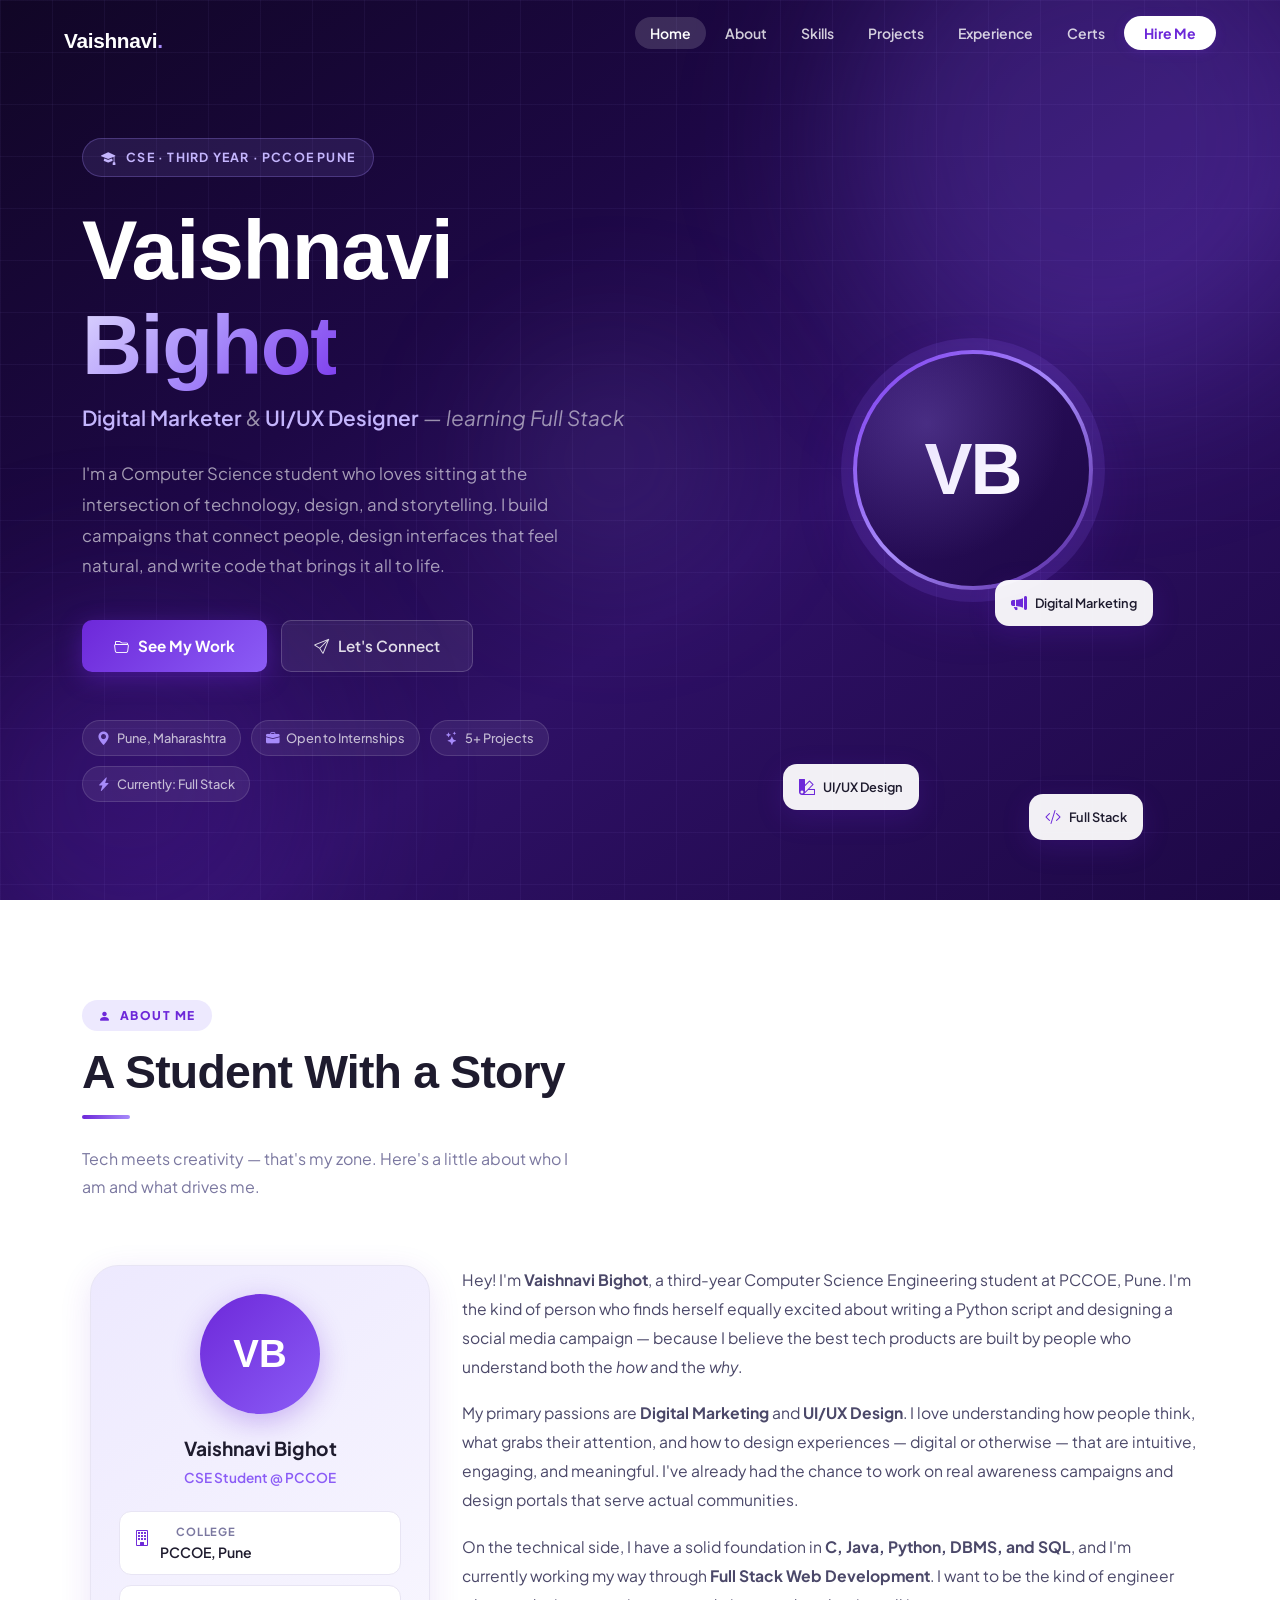
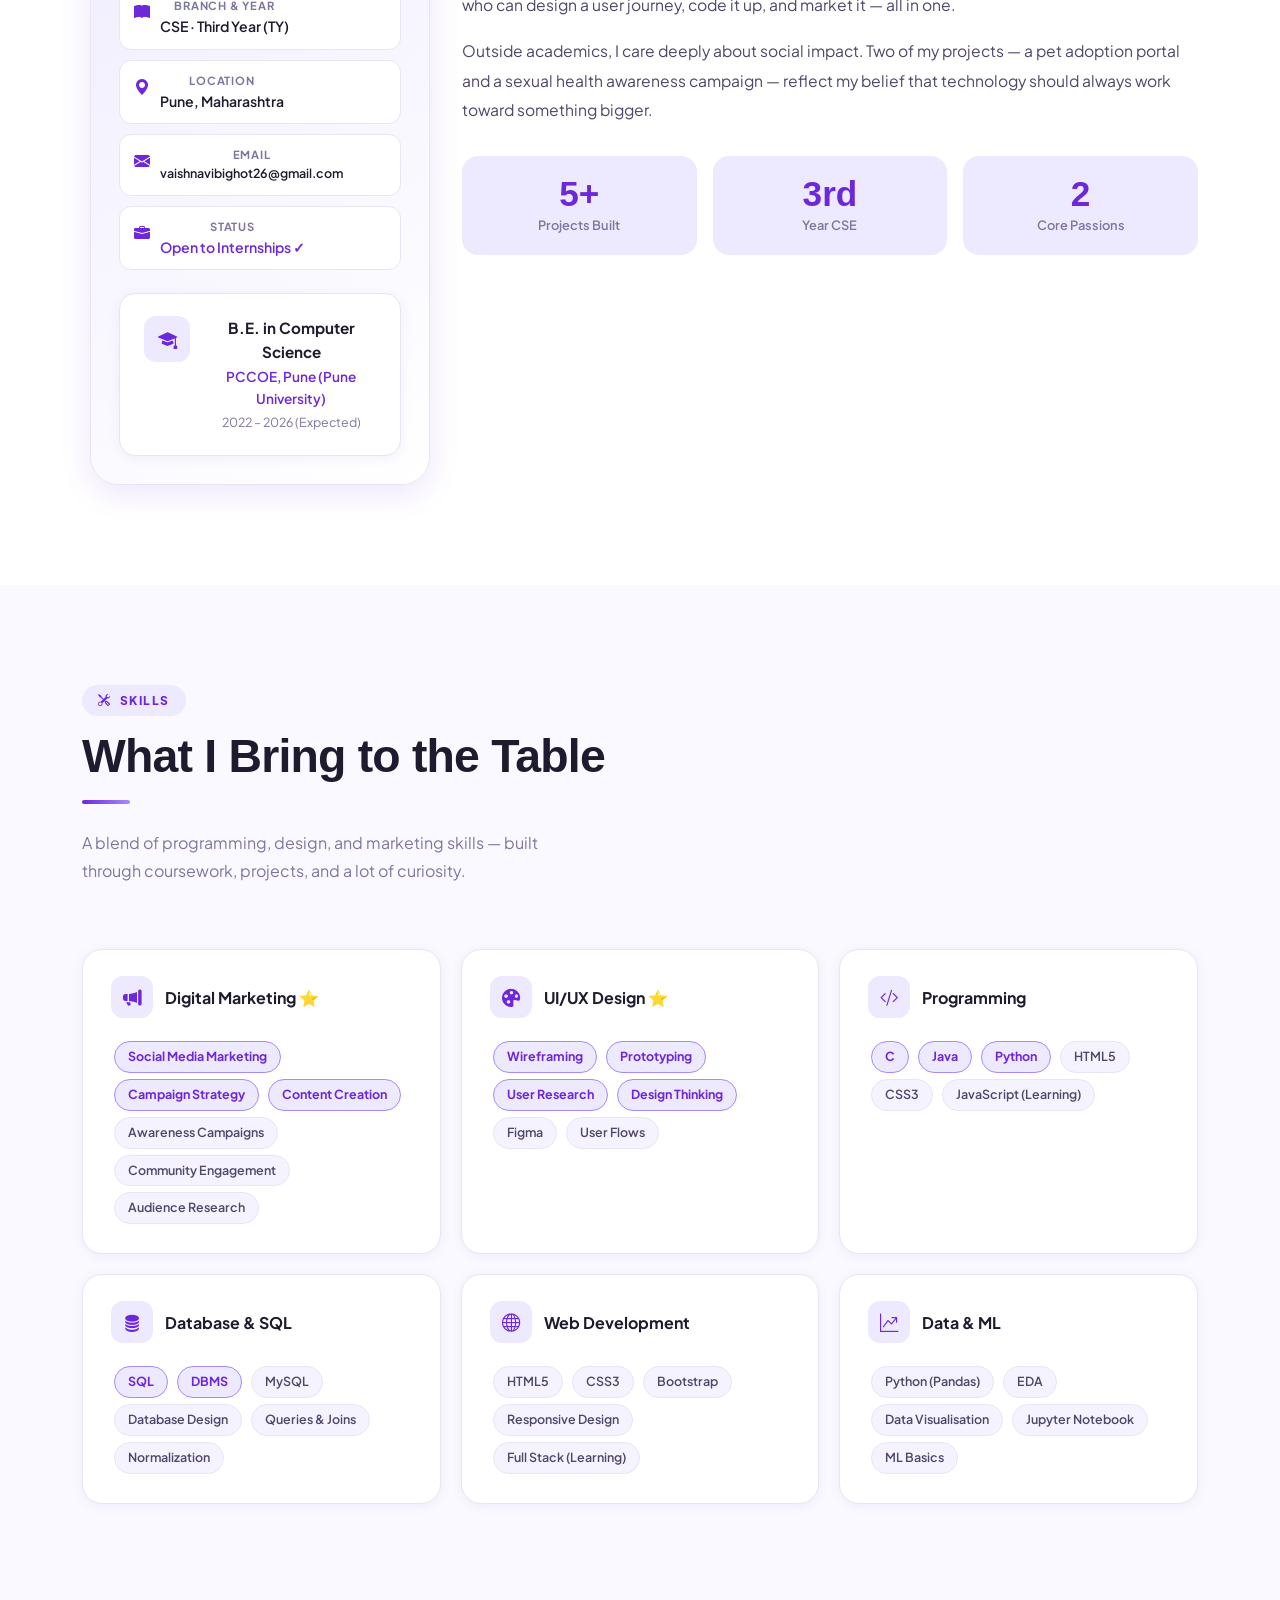
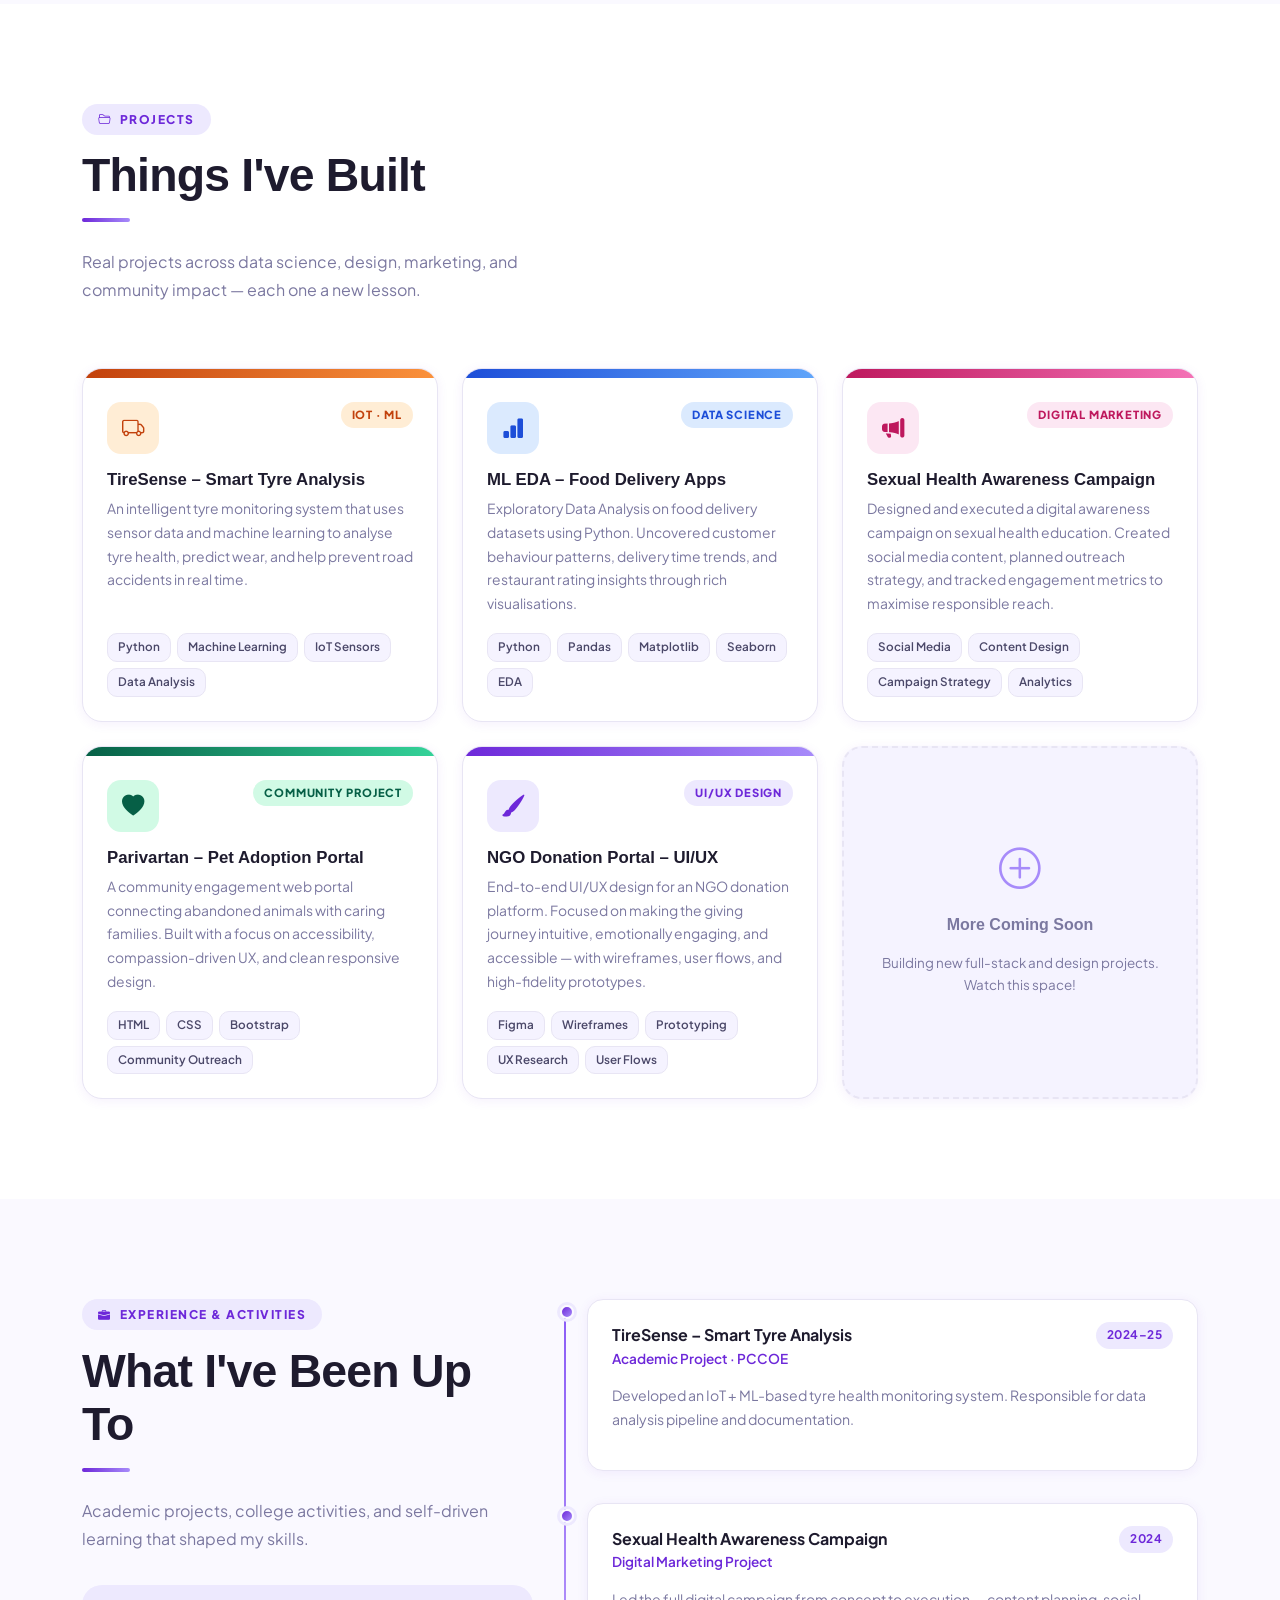
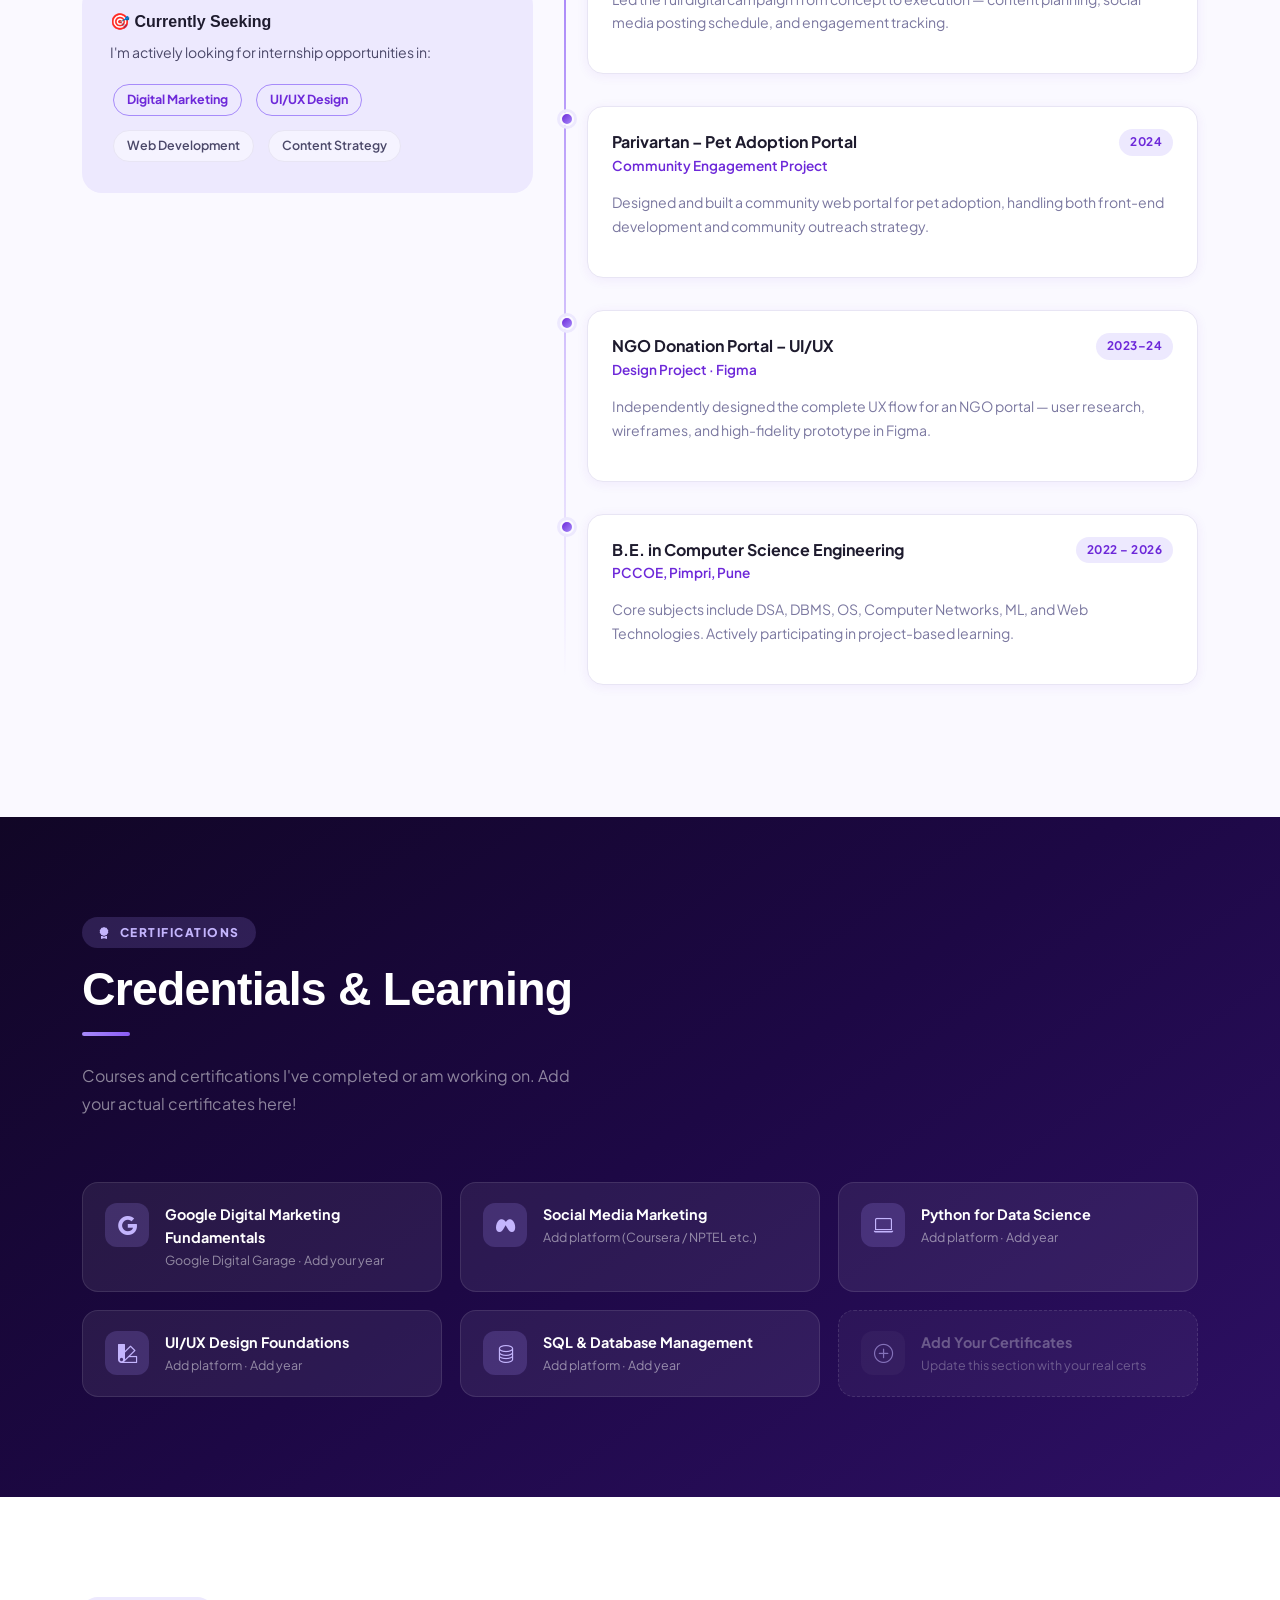
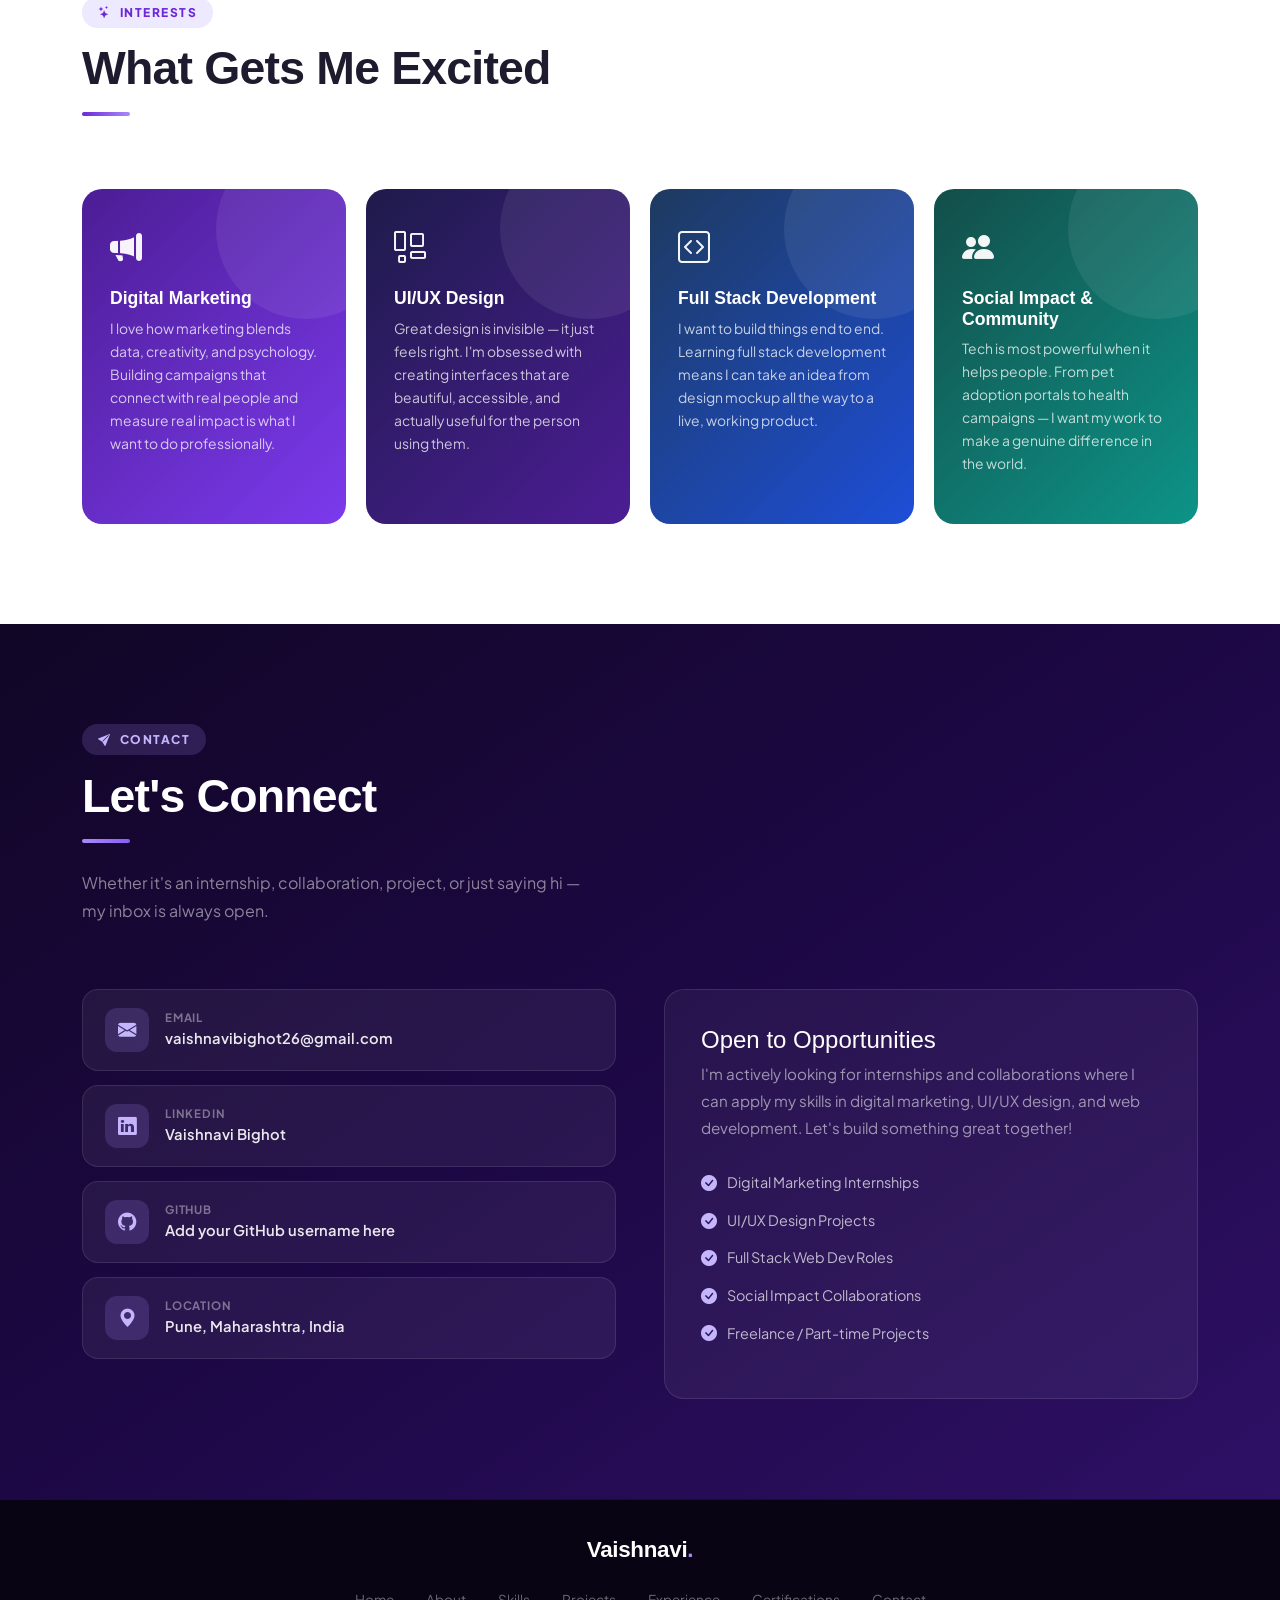
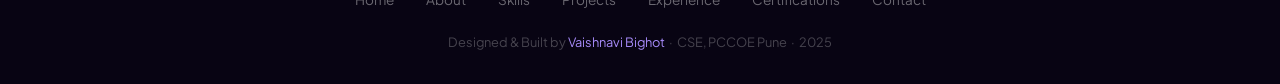
==== commit 5066e699: "Set hosted personal website to full purple portfolio" ====
--- a/docs/index.html
+++ b/docs/index.html
@@ -1,35 +1,1414 @@
 <!DOCTYPE html>
 <html lang="en">
 <head>
-    <meta charset="UTF-8">
-    <title>CSE Project Portal</title>
-    <link href="https://cdn.jsdelivr.net/npm/bootstrap@5.3.0/dist/css/bootstrap.min.css" rel="stylesheet">
-    <link rel="stylesheet" href="style.css">
+  <meta charset="UTF-8"/>
+  <meta name="viewport" content="width=device-width, initial-scale=1.0"/>
+  <title>Vaishnavi Bighot | CSE Student · Digital Marketing · UI/UX</title>
+  <meta name="description" content="Portfolio of Vaishnavi Bighot – CSE Third Year student at PCCOE Pune, passionate about Digital Marketing and UI/UX Design."/>
+
+  <link href="https://cdn.jsdelivr.net/npm/bootstrap@5.3.2/dist/css/bootstrap.min.css" rel="stylesheet"/>
+  <link href="https://fonts.googleapis.com/css2?family=Clash+Display:wght@400;500;600;700&family=Plus+Jakarta+Sans:ital,wght@0,300;0,400;0,500;0,600;0,700;1,400&display=swap" rel="stylesheet"/>
+  <link href="https://cdn.jsdelivr.net/npm/bootstrap-icons@1.11.3/font/bootstrap-icons.css" rel="stylesheet"/>
+
+  <style>
+  /* ═══════════════════════════════════════
+     DESIGN TOKENS
+  ═══════════════════════════════════════ */
+  :root{
+    --p1:#6d28d9;     /* deep purple */
+    --p2:#8b5cf6;     /* mid purple  */
+    --p3:#a78bfa;     /* light purple*/
+    --p4:#ede9fe;     /* pale purple */
+    --p5:#f5f3ff;     /* softest     */
+    --ink:#1e1b2e;    /* near-black  */
+    --ink2:#4b4869;
+    --ink3:#7b78a0;
+    --line:#e8e5f4;
+    --white:#ffffff;
+    --card:#ffffff;
+    --bg:#faf9ff;
+
+    --r12:12px;
+    --r16:16px;
+    --r20:20px;
+    --r28:28px;
+
+    --shadow-s:0 2px 12px rgba(109,40,217,.07);
+    --shadow-m:0 8px 32px rgba(109,40,217,.12);
+    --shadow-l:0 20px 60px rgba(109,40,217,.18);
+  }
+
+  *{box-sizing:border-box;margin:0;padding:0;}
+  html{scroll-behavior:smooth;}
+  body{
+    font-family:'Plus Jakarta Sans',sans-serif;
+    background:var(--bg);
+    color:var(--ink);
+    overflow-x:hidden;
+    line-height:1.6;
+  }
+  h1,h2,h3,h4,h5{font-family:'Clash Display',sans-serif;line-height:1.15;}
+  a{text-decoration:none;color:inherit;}
+  img{max-width:100%;}
+
+  /* ── SCROLLBAR ── */
+  ::-webkit-scrollbar{width:6px;}
+  ::-webkit-scrollbar-track{background:var(--p5);}
+  ::-webkit-scrollbar-thumb{background:var(--p2);border-radius:10px;}
+
+  /* ── KEYFRAMES ── */
+  @keyframes fadeUp   {from{opacity:0;transform:translateY(32px)}to{opacity:1;transform:translateY(0)}}
+  @keyframes fadeIn   {from{opacity:0}to{opacity:1}}
+  @keyframes floatY   {0%,100%{transform:translateY(0)}50%{transform:translateY(-14px)}}
+  @keyframes spin     {to{transform:rotate(360deg)}}
+  @keyframes blink    {0%,100%{opacity:1}50%{opacity:0}}
+
+  /* ─────────────────────────────────────
+     NAVBAR
+  ───────────────────────────────────── */
+  #mainNav{
+    position:fixed;top:0;left:0;right:0;z-index:1000;
+    padding:0;
+    transition:all .35s;
+  }
+  #mainNav .nav-inner{
+    display:flex;align-items:center;justify-content:space-between;
+    max-width:1200px;margin:0 auto;
+    padding:20px 24px;
+    transition:all .35s;
+  }
+  #mainNav.scrolled .nav-inner{
+    background:rgba(255,255,255,.92);
+    backdrop-filter:blur(18px);
+    border-bottom:1px solid var(--line);
+    padding:14px 24px;
+    box-shadow:var(--shadow-s);
+  }
+  .nav-logo{
+    font-family:'Clash Display',sans-serif;
+    font-size:1.3rem;font-weight:700;
+    color:var(--white);
+    transition:color .35s;
+    letter-spacing:-.3px;
+  }
+  .nav-logo .dot{color:var(--p3);}
+  #mainNav.scrolled .nav-logo{color:var(--p1);}
+  #mainNav.scrolled .nav-logo .dot{color:var(--p2);}
+
+  .nav-links{display:flex;align-items:center;gap:4px;list-style:none;}
+  .nav-links a{
+    font-size:.875rem;font-weight:600;
+    padding:7px 15px;border-radius:30px;
+    color:rgba(255,255,255,.8);
+    transition:all .2s;
+  }
+  #mainNav.scrolled .nav-links a{color:var(--ink2);}
+  .nav-links a:hover,
+  .nav-links a.active{
+    background:rgba(255,255,255,.15);
+    color:var(--white)!important;
+  }
+  #mainNav.scrolled .nav-links a:hover,
+  #mainNav.scrolled .nav-links a.active{
+    background:var(--p4);
+    color:var(--p1)!important;
+  }
+  .nav-cta{
+    background:var(--white)!important;
+    color:var(--p1)!important;
+    font-weight:700!important;
+    padding:8px 20px!important;
+    border-radius:30px!important;
+    box-shadow:0 2px 12px rgba(109,40,217,.2);
+    transition:all .25s!important;
+  }
+  .nav-cta:hover{transform:translateY(-2px);box-shadow:0 6px 20px rgba(109,40,217,.3)!important;}
+  #mainNav.scrolled .nav-cta{background:var(--p1)!important;color:var(--white)!important;}
+
+  /* mobile hamburger */
+  .nav-burger{
+    display:none;
+    flex-direction:column;gap:5px;cursor:pointer;
+    background:none;border:none;padding:4px;
+  }
+  .nav-burger span{
+    display:block;width:24px;height:2px;
+    background:var(--white);border-radius:4px;transition:all .3s;
+  }
+  #mainNav.scrolled .nav-burger span{background:var(--p1);}
+
+  .mobile-menu{
+    display:none;
+    position:fixed;inset:0;z-index:999;
+    background:rgba(30,27,46,.97);
+    backdrop-filter:blur(16px);
+    flex-direction:column;align-items:center;justify-content:center;gap:12px;
+  }
+  .mobile-menu.open{display:flex;}
+  .mobile-menu a{
+    font-family:'Clash Display',sans-serif;
+    font-size:1.8rem;color:var(--white);
+    padding:10px 30px;border-radius:12px;
+    transition:all .2s;
+  }
+  .mobile-menu a:hover{background:rgba(139,92,246,.25);color:var(--p3);}
+  .mobile-close{
+    position:absolute;top:28px;right:28px;
+    background:none;border:none;color:var(--white);
+    font-size:1.5rem;cursor:pointer;
+  }
+
+  /* ─────────────────────────────────────
+     HERO
+  ───────────────────────────────────── */
+  #hero{
+    min-height:100vh;
+    background:linear-gradient(145deg,#110626 0%,#1d0845 35%,#2e1065 60%,#1d0845 100%);
+    display:flex;align-items:center;
+    position:relative;overflow:hidden;
+    padding:120px 0 80px;
+  }
+
+  /* mesh blobs */
+  .blob{position:absolute;border-radius:50%;filter:blur(80px);pointer-events:none;}
+  .blob-1{width:520px;height:520px;background:rgba(139,92,246,.22);top:-120px;right:-80px;animation:floatY 8s ease-in-out infinite;}
+  .blob-2{width:380px;height:380px;background:rgba(109,40,217,.18);bottom:-80px;left:-60px;animation:floatY 10s ease-in-out infinite reverse;}
+  .blob-3{width:200px;height:200px;background:rgba(167,139,250,.15);top:40%;left:40%;animation:floatY 12s ease-in-out infinite;}
+
+  /* grid overlay */
+  .hero-grid{
+    position:absolute;inset:0;
+    background-image:
+      linear-gradient(rgba(167,139,250,.06) 1px,transparent 1px),
+      linear-gradient(90deg,rgba(167,139,250,.06) 1px,transparent 1px);
+    background-size:52px 52px;
+  }
+
+  .hero-content{position:relative;z-index:2;}
+
+  .hero-eyebrow{
+    display:inline-flex;align-items:center;gap:10px;
+    background:rgba(167,139,250,.12);
+    border:1px solid rgba(167,139,250,.28);
+    color:#c4b5fd;
+    font-size:.78rem;font-weight:700;letter-spacing:1.2px;text-transform:uppercase;
+    padding:7px 18px;border-radius:30px;
+    margin-bottom:1.6rem;
+    animation:fadeUp .6s ease both;
+  }
+  .hero-eyebrow i{font-size:.9rem;}
+
+  .hero-name{
+    font-size:clamp(3rem,7vw,5.2rem);
+    font-weight:700;color:var(--white);
+    letter-spacing:-1.5px;
+    margin-bottom:.4rem;
+    animation:fadeUp .65s .1s ease both;
+  }
+  .hero-name .grad{
+    background:linear-gradient(135deg,#ddd6fe,#a78bfa,#7c3aed);
+    -webkit-background-clip:text;-webkit-text-fill-color:transparent;background-clip:text;
+  }
+
+  .hero-role{
+    font-size:clamp(1rem,2.5vw,1.3rem);
+    color:rgba(255,255,255,.55);
+    font-weight:400;font-style:italic;
+    margin-bottom:1.6rem;
+    animation:fadeUp .65s .18s ease both;
+  }
+  .hero-role strong{color:#c4b5fd;font-style:normal;font-weight:600;}
+
+  .hero-desc{
+    font-size:1.05rem;color:rgba(255,255,255,.6);
+    max-width:520px;line-height:1.82;
+    margin-bottom:2.4rem;
+    animation:fadeUp .65s .26s ease both;
+  }
+
+  .hero-actions{
+    display:flex;gap:14px;flex-wrap:wrap;
+    margin-bottom:3rem;
+    animation:fadeUp .65s .34s ease both;
+  }
+  .btn-primary-v{
+    background:linear-gradient(135deg,var(--p1),var(--p2));
+    color:var(--white);border:none;
+    padding:13px 32px;border-radius:10px;
+    font-weight:700;font-size:.95rem;
+    display:inline-flex;align-items:center;gap:9px;
+    transition:all .25s;
+    box-shadow:0 6px 24px rgba(109,40,217,.4);
+  }
+  .btn-primary-v:hover{transform:translateY(-3px);box-shadow:0 12px 36px rgba(109,40,217,.5);color:#fff;}
+  .btn-ghost-v{
+    background:rgba(255,255,255,.07);
+    color:rgba(255,255,255,.85);
+    border:1px solid rgba(255,255,255,.18);
+    padding:13px 32px;border-radius:10px;
+    font-weight:600;font-size:.95rem;
+    display:inline-flex;align-items:center;gap:9px;
+    transition:all .25s;
+  }
+  .btn-ghost-v:hover{background:rgba(255,255,255,.13);transform:translateY(-3px);color:#fff;}
+
+  .hero-chips{
+    display:flex;gap:10px;flex-wrap:wrap;
+    animation:fadeUp .65s .42s ease both;
+  }
+  .chip{
+    display:inline-flex;align-items:center;gap:6px;
+    background:rgba(255,255,255,.07);
+    border:1px solid rgba(255,255,255,.12);
+    color:rgba(255,255,255,.7);
+    font-size:.8rem;font-weight:500;
+    padding:6px 14px;border-radius:20px;
+  }
+  .chip i{color:var(--p3);font-size:.85rem;}
+
+  /* hero right — floating card */
+  .hero-card-wrap{
+    display:flex;justify-content:center;align-items:center;
+    position:relative;z-index:2;
+    animation:fadeUp .7s .2s ease both;
+  }
+  .profile-ring{
+    width:240px;height:240px;border-radius:50%;
+    background:linear-gradient(135deg,#7c3aed,#a78bfa,#4c1d95);
+    padding:4px;
+    box-shadow:0 0 0 12px rgba(139,92,246,.15),var(--shadow-l);
+    animation:floatY 6s ease-in-out infinite;
+  }
+  .profile-inner{
+    width:100%;height:100%;border-radius:50%;
+    background:linear-gradient(135deg,#2e1065,#1d0845);
+    display:flex;align-items:center;justify-content:center;
+    font-family:'Clash Display',sans-serif;
+    font-size:4.5rem;font-weight:700;
+    color:var(--white);letter-spacing:-2px;
+    position:relative;overflow:hidden;
+  }
+  .profile-inner::after{
+    content:'';position:absolute;inset:0;
+    background:radial-gradient(circle at 30% 30%,rgba(167,139,250,.25),transparent 60%);
+  }
+
+  .info-bubbles{position:absolute;width:100%;height:100%;}
+  .bubble{
+    position:absolute;
+    background:rgba(255,255,255,.94);
+    border-radius:14px;padding:10px 16px;
+    box-shadow:0 8px 28px rgba(109,40,217,.18);
+    font-size:.8rem;font-weight:600;color:var(--ink);
+    display:flex;align-items:center;gap:8px;white-space:nowrap;
+  }
+  .bubble i{color:var(--p1);font-size:1rem;}
+  .bubble-1{top:-10px;right:-60px;animation:floatY 5s ease-in-out infinite;}
+  .bubble-2{bottom:20px;left:-70px;animation:floatY 7s ease-in-out infinite reverse;}
+  .bubble-3{bottom:-10px;right:-50px;animation:floatY 6s 1s ease-in-out infinite;}
+
+  /* ─────────────────────────────────────
+     SECTION SHARED
+  ───────────────────────────────────── */
+  .section{padding:100px 0;}
+  .section-alt{background:var(--white);}
+  .section-dark{
+    background:linear-gradient(145deg,#110626 0%,#1d0845 50%,#2e1065 100%);
+    color:var(--white);
+  }
+
+  .pill-label{
+    display:inline-flex;align-items:center;gap:8px;
+    background:var(--p4);color:var(--p1);
+    font-size:.75rem;font-weight:800;letter-spacing:1.5px;text-transform:uppercase;
+    padding:6px 16px;border-radius:30px;margin-bottom:.9rem;
+  }
+  .section-dark .pill-label{background:rgba(167,139,250,.18);color:#c4b5fd;}
+
+  .sec-heading{
+    font-size:clamp(2rem,4.5vw,2.9rem);
+    font-weight:700;letter-spacing:-.8px;
+    color:var(--ink);margin-bottom:.8rem;
+  }
+  .section-dark .sec-heading{color:var(--white);}
+
+  .sec-sub{
+    font-size:1rem;color:var(--ink3);
+    max-width:500px;line-height:1.75;
+  }
+  .section-dark .sec-sub{color:rgba(255,255,255,.5);}
+
+  .divider{
+    width:48px;height:4px;
+    background:linear-gradient(90deg,var(--p1),var(--p3));
+    border-radius:4px;margin:1rem 0 1.6rem;
+  }
+
+  /* ─────────────────────────────────────
+     ABOUT
+  ───────────────────────────────────── */
+  .about-photo-col{
+    display:flex;justify-content:center;align-items:flex-start;
+  }
+  .about-photo-frame{
+    width:100%;max-width:340px;
+    border-radius:var(--r28);
+    background:linear-gradient(145deg,var(--p4),var(--white));
+    border:1px solid var(--line);
+    padding:28px;
+    box-shadow:var(--shadow-m);
+    text-align:center;
+  }
+  .about-avatar{
+    width:120px;height:120px;border-radius:50%;
+    background:linear-gradient(135deg,var(--p1),var(--p2));
+    display:flex;align-items:center;justify-content:center;
+    font-family:'Clash Display',sans-serif;
+    font-size:2.4rem;font-weight:700;color:var(--white);
+    margin:0 auto 1.2rem;
+    box-shadow:0 8px 28px rgba(109,40,217,.3);
+  }
+  .about-name-tag{font-size:1.2rem;font-weight:700;color:var(--ink);margin-bottom:.2rem;}
+  .about-sub-tag{font-size:.85rem;color:var(--p2);font-weight:600;margin-bottom:1.4rem;}
+
+  .info-grid{display:flex;flex-direction:column;gap:10px;}
+  .ig-row{
+    display:flex;align-items:flex-start;gap:10px;
+    padding:11px 14px;background:var(--white);
+    border:1px solid var(--line);border-radius:var(--r12);
+    transition:border-color .2s;
+  }
+  .ig-row:hover{border-color:var(--p2);}
+  .ig-row i{color:var(--p1);font-size:1rem;margin-top:2px;flex-shrink:0;}
+  .ig-lbl{font-size:.7rem;text-transform:uppercase;letter-spacing:.8px;color:var(--ink3);font-weight:700;}
+  .ig-val{font-size:.88rem;color:var(--ink);font-weight:600;}
+
+  .about-text p{
+    font-size:.98rem;color:var(--ink2);
+    line-height:1.85;margin-bottom:1.1rem;
+  }
+  .about-text p:last-child{margin-bottom:0;}
+
+  .edu-card{
+    background:var(--white);border:1px solid var(--line);
+    border-radius:var(--r16);padding:22px 24px;
+    display:flex;gap:16px;align-items:flex-start;
+    box-shadow:var(--shadow-s);
+    transition:all .25s;margin-top:1.4rem;
+  }
+  .edu-card:hover{box-shadow:var(--shadow-m);border-color:var(--p3);}
+  .edu-icon{
+    width:46px;height:46px;border-radius:12px;
+    background:var(--p4);color:var(--p1);
+    display:flex;align-items:center;justify-content:center;
+    font-size:1.2rem;flex-shrink:0;
+  }
+  .edu-degree{font-size:.95rem;font-weight:700;color:var(--ink);margin-bottom:2px;}
+  .edu-school{font-size:.85rem;color:var(--p1);font-weight:600;}
+  .edu-year{font-size:.78rem;color:var(--ink3);margin-top:3px;}
+
+  /* ─────────────────────────────────────
+     SKILLS
+  ───────────────────────────────────── */
+  .skill-grid{display:grid;grid-template-columns:repeat(auto-fill,minmax(300px,1fr));gap:20px;}
+  .sk-box{
+    background:var(--white);
+    border:1px solid var(--line);
+    border-radius:var(--r20);padding:26px 28px;
+    box-shadow:var(--shadow-s);
+    transition:all .25s;
+    position:relative;overflow:hidden;
+  }
+  .sk-box::before{
+    content:'';position:absolute;top:0;left:0;right:0;height:3px;
+    background:linear-gradient(90deg,var(--p1),var(--p3));
+    transform:scaleX(0);transform-origin:left;
+    transition:transform .3s;
+  }
+  .sk-box:hover{transform:translateY(-5px);box-shadow:var(--shadow-m);}
+  .sk-box:hover::before{transform:scaleX(1);}
+  .sk-box-head{
+    display:flex;align-items:center;gap:12px;
+    margin-bottom:1.2rem;
+  }
+  .sk-icon{
+    width:42px;height:42px;border-radius:12px;
+    background:var(--p4);color:var(--p1);
+    display:flex;align-items:center;justify-content:center;
+    font-size:1.15rem;
+  }
+  .sk-title{font-size:1rem;font-weight:700;color:var(--ink);}
+  .sk-tag{
+    display:inline-block;
+    font-size:.78rem;font-weight:600;
+    padding:5px 13px;border-radius:20px;margin:3px;
+    background:var(--p5);border:1px solid var(--line);color:var(--ink2);
+    transition:all .2s;cursor:default;
+  }
+  .sk-tag:hover{background:var(--p4);border-color:var(--p2);color:var(--p1);}
+  .sk-tag.star{background:var(--p4);border-color:var(--p3);color:var(--p1);font-weight:700;}
+
+  /* ─────────────────────────────────────
+     PROJECTS
+  ───────────────────────────────────── */
+  .projects-grid{
+    display:grid;
+    grid-template-columns:repeat(auto-fill,minmax(320px,1fr));
+    gap:24px;
+  }
+  .pcard{
+    background:var(--white);
+    border:1px solid var(--line);border-radius:var(--r20);
+    overflow:hidden;
+    box-shadow:var(--shadow-s);
+    transition:all .28s;
+    display:flex;flex-direction:column;
+  }
+  .pcard:hover{transform:translateY(-7px);box-shadow:var(--shadow-l);}
+
+  .pcard-banner{
+    height:9px;
+    background:linear-gradient(90deg,var(--c1,var(--p1)),var(--c2,var(--p3)));
+  }
+  .pcard-top{padding:24px 24px 0;display:flex;align-items:flex-start;justify-content:space-between;}
+  .pcard-ico{
+    width:52px;height:52px;border-radius:14px;
+    background:var(--ico-bg,var(--p4));
+    color:var(--ico-fg,var(--p1));
+    display:flex;align-items:center;justify-content:center;
+    font-size:1.4rem;
+  }
+  .pcard-badge{
+    font-size:.7rem;font-weight:800;letter-spacing:.8px;text-transform:uppercase;
+    padding:4px 11px;border-radius:20px;
+    background:var(--b-bg,var(--p4));
+    color:var(--b-fg,var(--p1));
+  }
+  .pcard-body{padding:16px 24px 24px;flex:1;display:flex;flex-direction:column;}
+  .pcard-title{font-size:1.05rem;font-weight:700;color:var(--ink);margin-bottom:.5rem;}
+  .pcard-desc{font-size:.87rem;color:var(--ink3);line-height:1.7;flex:1;margin-bottom:1.1rem;}
+  .pcard-stack{display:flex;flex-wrap:wrap;gap:6px;}
+  .pcard-stack span{
+    font-size:.73rem;font-weight:600;
+    background:var(--p5);color:var(--ink2);
+    padding:4px 10px;border-radius:10px;
+    border:1px solid var(--line);
+  }
+
+  /* ─────────────────────────────────────
+     EXPERIENCE / TIMELINE
+  ───────────────────────────────────── */
+  .timeline{position:relative;padding-left:30px;}
+  .timeline::before{
+    content:'';position:absolute;left:7px;top:8px;bottom:8px;
+    width:2px;background:linear-gradient(to bottom,var(--p2),transparent);
+  }
+  .tl-item{position:relative;margin-bottom:32px;}
+  .tl-dot{
+    position:absolute;left:-27px;top:6px;
+    width:14px;height:14px;border-radius:50%;
+    background:linear-gradient(135deg,var(--p1),var(--p3));
+    border:2px solid var(--bg);
+    box-shadow:0 0 0 3px var(--p4);
+  }
+  .tl-card{
+    background:var(--white);border:1px solid var(--line);
+    border-radius:var(--r16);padding:22px 24px;
+    box-shadow:var(--shadow-s);
+    transition:all .25s;
+  }
+  .tl-card:hover{box-shadow:var(--shadow-m);border-color:var(--p3);}
+  .tl-head{display:flex;align-items:flex-start;justify-content:space-between;flex-wrap:wrap;gap:8px;margin-bottom:.5rem;}
+  .tl-title{font-size:1rem;font-weight:700;color:var(--ink);}
+  .tl-org{font-size:.85rem;color:var(--p1);font-weight:600;margin-bottom:.4rem;}
+  .tl-date{
+    font-size:.74rem;font-weight:700;letter-spacing:.5px;
+    background:var(--p4);color:var(--p1);
+    padding:4px 11px;border-radius:20px;flex-shrink:0;
+  }
+  .tl-desc{font-size:.88rem;color:var(--ink3);line-height:1.7;}
+
+  /* ─────────────────────────────────────
+     INTERESTS
+  ───────────────────────────────────── */
+  .int-grid{display:grid;grid-template-columns:repeat(auto-fill,minmax(260px,1fr));gap:20px;}
+  .int-card{
+    border-radius:var(--r20);padding:32px 28px;
+    color:var(--white);
+    position:relative;overflow:hidden;
+    transition:transform .25s;
+    background:var(--grad,linear-gradient(135deg,#4c1d95,#7c3aed));
+  }
+  .int-card::before{
+    content:'';position:absolute;
+    width:180px;height:180px;border-radius:50%;
+    background:rgba(255,255,255,.07);
+    top:-50px;right:-50px;
+  }
+  .int-card:hover{transform:translateY(-6px);}
+  .int-card i{font-size:2rem;display:block;margin-bottom:1rem;opacity:.95;}
+  .int-card h4{font-size:1.1rem;font-weight:700;margin-bottom:.6rem;}
+  .int-card p{font-size:.87rem;opacity:.75;line-height:1.65;}
+
+  /* ─────────────────────────────────────
+     CERTIFICATIONS
+  ───────────────────────────────────── */
+  .cert-grid{display:grid;grid-template-columns:repeat(auto-fill,minmax(280px,1fr));gap:18px;}
+  .cert-card{
+    display:flex;gap:16px;align-items:flex-start;
+    background:rgba(255,255,255,.07);
+    border:1px solid rgba(255,255,255,.1);
+    border-radius:var(--r16);padding:20px 22px;
+    transition:all .2s;
+  }
+  .cert-card:hover{background:rgba(167,139,250,.12);border-color:rgba(167,139,250,.3);}
+  .cert-icon{
+    width:44px;height:44px;border-radius:12px;
+    background:rgba(167,139,250,.2);
+    color:#c4b5fd;
+    display:flex;align-items:center;justify-content:center;
+    font-size:1.2rem;flex-shrink:0;
+  }
+  .cert-name{font-size:.9rem;font-weight:700;color:var(--white);margin-bottom:2px;}
+  .cert-by{font-size:.78rem;color:rgba(255,255,255,.5);}
+
+  /* ─────────────────────────────────────
+     CONTACT
+  ───────────────────────────────────── */
+  .contact-wrap{
+    display:grid;grid-template-columns:1fr 1fr;gap:48px;
+    align-items:start;
+  }
+  @media(max-width:768px){.contact-wrap{grid-template-columns:1fr;}}
+
+  .ct-list{display:flex;flex-direction:column;gap:14px;}
+  .ct-row{
+    display:flex;align-items:center;gap:16px;
+    background:rgba(255,255,255,.06);
+    border:1px solid rgba(255,255,255,.1);
+    border-radius:var(--r16);padding:18px 22px;
+    transition:all .22s;
+    text-decoration:none;
+  }
+  .ct-row:hover{background:rgba(167,139,250,.15);border-color:rgba(167,139,250,.35);transform:translateX(5px);}
+  .ct-ic{
+    width:44px;height:44px;border-radius:12px;
+    background:rgba(167,139,250,.18);
+    color:#c4b5fd;
+    display:flex;align-items:center;justify-content:center;
+    font-size:1.15rem;flex-shrink:0;
+  }
+  .ct-lbl{font-size:.72rem;text-transform:uppercase;letter-spacing:.8px;color:rgba(255,255,255,.4);font-weight:700;}
+  .ct-val{font-size:.92rem;color:rgba(255,255,255,.9);font-weight:600;}
+
+  .contact-msg{
+    background:rgba(255,255,255,.05);
+    border:1px solid rgba(255,255,255,.1);
+    border-radius:var(--r20);padding:36px;
+  }
+  .contact-msg h3{font-size:1.5rem;color:var(--white);margin-bottom:.5rem;}
+  .contact-msg p{font-size:.95rem;color:rgba(255,255,255,.55);line-height:1.75;margin-bottom:1.8rem;}
+  .contact-msg ul{list-style:none;padding:0;display:flex;flex-direction:column;gap:12px;}
+  .contact-msg li{
+    display:flex;align-items:center;gap:10px;
+    font-size:.9rem;color:rgba(255,255,255,.7);
+  }
+  .contact-msg li i{color:#c4b5fd;font-size:1rem;}
+
+  /* ─────────────────────────────────────
+     FOOTER
+  ───────────────────────────────────── */
+  footer{
+    background:#080413;
+    border-top:1px solid rgba(255,255,255,.06);
+    padding:32px 24px;
+    text-align:center;
+  }
+  .footer-inner{
+    max-width:900px;margin:0 auto;
+    display:flex;flex-direction:column;align-items:center;gap:16px;
+  }
+  .footer-logo{
+    font-family:'Clash Display',sans-serif;
+    font-size:1.4rem;font-weight:700;
+    color:var(--white);letter-spacing:-.3px;
+  }
+  .footer-logo span{color:var(--p3);}
+  .footer-links{display:flex;gap:8px;flex-wrap:wrap;justify-content:center;}
+  .footer-links a{
+    font-size:.85rem;color:rgba(255,255,255,.4);
+    padding:5px 12px;border-radius:20px;
+    transition:all .2s;
+  }
+  .footer-links a:hover{color:var(--p3);background:rgba(167,139,250,.1);}
+  .footer-copy{font-size:.8rem;color:rgba(255,255,255,.25);}
+  .footer-copy span{color:var(--p3);}
+
+  /* ─────────────────────────────────────
+     SCROLL-TO-TOP
+  ───────────────────────────────────── */
+  #stt{
+    position:fixed;bottom:28px;right:28px;
+    width:46px;height:46px;border-radius:50%;
+    background:linear-gradient(135deg,var(--p1),var(--p2));
+    color:var(--white);border:none;cursor:pointer;
+    font-size:1.1rem;z-index:900;
+    box-shadow:0 6px 20px rgba(109,40,217,.45);
+    transition:all .25s;
+    display:none;align-items:center;justify-content:center;
+  }
+  #stt:hover{transform:translateY(-4px);box-shadow:0 10px 28px rgba(109,40,217,.55);}
+  #stt.show{display:flex;}
+
+  /* ─────────────────────────────────────
+     UTILITIES
+  ───────────────────────────────────── */
+  @media(max-width:992px){
+    .profile-ring{width:200px;height:200px;}
+    .bubble{display:none;}
+  }
+  @media(max-width:768px){
+    .section{padding:70px 0;}
+    .hero-card-wrap{margin-top:50px;}
+    .nav-links{display:none;}
+    .nav-burger{display:flex;}
+    .projects-grid,.skill-grid,.int-grid,.cert-grid{grid-template-columns:1fr;}
+  }
+  </style>
 </head>
-<body class="bg-light">
-    <div class="container py-5">
-        <h2 class="text-center mb-4">?? My Project Task Tracker</h2>
-        <div class="card shadow-sm p-4 mb-5">
-            <form id="projectForm">
-                <div class="row g-3">
-                    <div class="col-md-6">
-                        <input type="text" id="taskName" class="form-control" placeholder="Task Name (e.g. Brainstorming)" required>
-                    </div>
-                    <div class="col-md-4">
-                        <select id="priority" class="form-select">
-                            <option value="success">Low Priority ??</option>
-                            <option value="warning">Medium Priority ??</option>
-                            <option value="danger">High Priority ??</option>
-                        </select>
-                    </div>
-                    <div class="col-md-2">
-                        <button type="submit" class="btn btn-primary w-100">Add</button>
-                    </div>
+<body>
+
+<!-- ═══════════════ NAVBAR ═══════════════ -->
+<nav id="mainNav">
+  <div class="nav-inner">
+    <a class="nav-logo" href="#hero">Vaishnavi<span class="dot">.</span></a>
+
+    <ul class="nav-links">
+      <li><a href="#hero">Home</a></li>
+      <li><a href="#about">About</a></li>
+      <li><a href="#skills">Skills</a></li>
+      <li><a href="#projects">Projects</a></li>
+      <li><a href="#experience">Experience</a></li>
+      <li><a href="#certifications">Certs</a></li>
+      <li><a href="#contact" class="nav-cta">Hire Me</a></li>
+    </ul>
+
+    <button class="nav-burger" id="burgerBtn" aria-label="Open menu">
+      <span></span><span></span><span></span>
+    </button>
+  </div>
+</nav>
+
+<!-- Mobile Menu -->
+<div class="mobile-menu" id="mobileMenu">
+  <button class="mobile-close" id="menuClose"><i class="bi bi-x-lg"></i></button>
+  <a href="#hero"          onclick="closeMob()">Home</a>
+  <a href="#about"         onclick="closeMob()">About</a>
+  <a href="#skills"        onclick="closeMob()">Skills</a>
+  <a href="#projects"      onclick="closeMob()">Projects</a>
+  <a href="#experience"    onclick="closeMob()">Experience</a>
+  <a href="#certifications"onclick="closeMob()">Certifications</a>
+  <a href="#contact"       onclick="closeMob()">Contact</a>
+</div>
+
+<!-- ═══════════════ HERO ═══════════════ -->
+<section id="hero">
+  <div class="blob blob-1"></div>
+  <div class="blob blob-2"></div>
+  <div class="blob blob-3"></div>
+  <div class="hero-grid"></div>
+
+  <div class="container">
+    <div class="row align-items-center gy-5">
+
+      <div class="col-lg-7 hero-content">
+        <div class="hero-eyebrow">
+          <i class="bi bi-mortarboard-fill"></i>
+          CSE · Third Year · PCCOE Pune
+        </div>
+
+        <h1 class="hero-name">
+          Vaishnavi<br>
+          <span class="grad">Bighot</span>
+        </h1>
+
+        <p class="hero-role">
+          <strong>Digital Marketer</strong> &amp; <strong>UI/UX Designer</strong> — learning Full Stack
+        </p>
+
+        <p class="hero-desc">
+          I'm a Computer Science student who loves sitting at the intersection of
+          technology, design, and storytelling. I build campaigns that connect people,
+          design interfaces that feel natural, and write code that brings it all to life.
+        </p>
+
+        <div class="hero-actions">
+          <a href="#projects" class="btn-primary-v">
+            <i class="bi bi-folder2-open"></i> See My Work
+          </a>
+          <a href="#contact" class="btn-ghost-v">
+            <i class="bi bi-send"></i> Let's Connect
+          </a>
+        </div>
+
+        <div class="hero-chips">
+          <span class="chip"><i class="bi bi-geo-alt-fill"></i> Pune, Maharashtra</span>
+          <span class="chip"><i class="bi bi-briefcase-fill"></i> Open to Internships</span>
+          <span class="chip"><i class="bi bi-stars"></i> 5+ Projects</span>
+          <span class="chip"><i class="bi bi-lightning-charge-fill"></i> Currently: Full Stack</span>
+        </div>
+      </div>
+
+      <div class="col-lg-5 hero-card-wrap">
+        <div style="position:relative;display:inline-block;">
+          <div class="profile-ring">
+            <div class="profile-inner">VB</div>
+          </div>
+          <div class="info-bubbles">
+            <div class="bubble bubble-1">
+              <i class="bi bi-megaphone-fill"></i> Digital Marketing
+            </div>
+            <div class="bubble bubble-2">
+              <i class="bi bi-palette2"></i> UI/UX Design
+            </div>
+            <div class="bubble bubble-3">
+              <i class="bi bi-code-slash"></i> Full Stack
+            </div>
+          </div>
+        </div>
+      </div>
+
+    </div>
+  </div>
+</section>
+
+<!-- ═══════════════ ABOUT ═══════════════ -->
+<section id="about" class="section section-alt">
+  <div class="container">
+
+    <div class="row mb-5">
+      <div class="col-lg-6">
+        <p class="pill-label"><i class="bi bi-person-fill"></i> About Me</p>
+        <h2 class="sec-heading">A Student With a Story</h2>
+        <div class="divider"></div>
+        <p class="sec-sub">Tech meets creativity — that's my zone. Here's a little about who I am and what drives me.</p>
+      </div>
+    </div>
+
+    <div class="row gy-4 align-items-start">
+
+      <!-- Left: Photo card -->
+      <div class="col-lg-4 about-photo-col">
+        <div class="about-photo-frame">
+          <div class="about-avatar">VB</div>
+          <div class="about-name-tag">Vaishnavi Bighot</div>
+          <div class="about-sub-tag">CSE Student @ PCCOE</div>
+
+          <div class="info-grid">
+            <div class="ig-row">
+              <i class="bi bi-building"></i>
+              <div><div class="ig-lbl">College</div><div class="ig-val">PCCOE, Pune</div></div>
+            </div>
+            <div class="ig-row">
+              <i class="bi bi-book-fill"></i>
+              <div><div class="ig-lbl">Branch &amp; Year</div><div class="ig-val">CSE · Third Year (TY)</div></div>
+            </div>
+            <div class="ig-row">
+              <i class="bi bi-geo-alt-fill"></i>
+              <div><div class="ig-lbl">Location</div><div class="ig-val">Pune, Maharashtra</div></div>
+            </div>
+            <div class="ig-row">
+              <i class="bi bi-envelope-fill"></i>
+              <div><div class="ig-lbl">Email</div><div class="ig-val" style="word-break:break-all;font-size:.78rem">vaishnavibighot26@gmail.com</div></div>
+            </div>
+            <div class="ig-row">
+              <i class="bi bi-briefcase-fill"></i>
+              <div><div class="ig-lbl">Status</div><div class="ig-val" style="color:var(--p1)">Open to Internships ✓</div></div>
+            </div>
+          </div>
+
+          <!-- Education -->
+          <div class="edu-card">
+            <div class="edu-icon"><i class="bi bi-mortarboard-fill"></i></div>
+            <div>
+              <div class="edu-degree">B.E. in Computer Science</div>
+              <div class="edu-school">PCCOE, Pune (Pune University)</div>
+              <div class="edu-year">2022 – 2026 (Expected)</div>
+            </div>
+          </div>
+
+        </div>
+      </div>
+
+      <!-- Right: Story + highlights -->
+      <div class="col-lg-8">
+        <div class="about-text">
+          <p>
+            Hey! I'm <strong>Vaishnavi Bighot</strong>, a third-year Computer Science
+            Engineering student at PCCOE, Pune. I'm the kind of person who finds herself
+            equally excited about writing a Python script and designing a social media
+            campaign — because I believe the best tech products are built by people who
+            understand both the <em>how</em> and the <em>why</em>.
+          </p>
+          <p>
+            My primary passions are <strong>Digital Marketing</strong> and <strong>UI/UX Design</strong>.
+            I love understanding how people think, what grabs their attention, and how
+            to design experiences — digital or otherwise — that are intuitive, engaging,
+            and meaningful. I've already had the chance to work on real awareness campaigns
+            and design portals that serve actual communities.
+          </p>
+          <p>
+            On the technical side, I have a solid foundation in <strong>C, Java, Python,
+            DBMS, and SQL</strong>, and I'm currently working my way through
+            <strong>Full Stack Web Development</strong>. I want to be the kind of
+            engineer who can design a user journey, code it up, and market it — all in one.
+          </p>
+          <p>
+            Outside academics, I care deeply about social impact. Two of my projects —
+            a pet adoption portal and a sexual health awareness campaign — reflect my
+            belief that technology should always work toward something bigger.
+          </p>
+        </div>
+
+        <div class="row g-3 mt-3">
+          <div class="col-sm-4">
+            <div style="background:var(--p4);border-radius:var(--r16);padding:20px;text-align:center;">
+              <div style="font-family:'Clash Display',sans-serif;font-size:2.2rem;font-weight:700;color:var(--p1);line-height:1;">5+</div>
+              <div style="font-size:.8rem;color:var(--ink3);font-weight:600;margin-top:4px;">Projects Built</div>
+            </div>
+          </div>
+          <div class="col-sm-4">
+            <div style="background:var(--p4);border-radius:var(--r16);padding:20px;text-align:center;">
+              <div style="font-family:'Clash Display',sans-serif;font-size:2.2rem;font-weight:700;color:var(--p1);line-height:1;">3rd</div>
+              <div style="font-size:.8rem;color:var(--ink3);font-weight:600;margin-top:4px;">Year CSE</div>
+            </div>
+          </div>
+          <div class="col-sm-4">
+            <div style="background:var(--p4);border-radius:var(--r16);padding:20px;text-align:center;">
+              <div style="font-family:'Clash Display',sans-serif;font-size:2.2rem;font-weight:700;color:var(--p1);line-height:1;">2</div>
+              <div style="font-size:.8rem;color:var(--ink3);font-weight:600;margin-top:4px;">Core Passions</div>
+            </div>
+          </div>
+        </div>
+      </div>
+
+    </div>
+  </div>
+</section>
+
+<!-- ═══════════════ SKILLS ═══════════════ -->
+<section id="skills" class="section">
+  <div class="container">
+    <div class="row mb-5">
+      <div class="col-lg-6">
+        <p class="pill-label"><i class="bi bi-tools"></i> Skills</p>
+        <h2 class="sec-heading">What I Bring to the Table</h2>
+        <div class="divider"></div>
+        <p class="sec-sub">A blend of programming, design, and marketing skills — built through coursework, projects, and a lot of curiosity.</p>
+      </div>
+    </div>
+
+    <div class="skill-grid">
+
+      <div class="sk-box">
+        <div class="sk-box-head">
+          <div class="sk-icon"><i class="bi bi-megaphone-fill"></i></div>
+          <div class="sk-title">Digital Marketing ⭐</div>
+        </div>
+        <span class="sk-tag star">Social Media Marketing</span>
+        <span class="sk-tag star">Campaign Strategy</span>
+        <span class="sk-tag star">Content Creation</span>
+        <span class="sk-tag">Awareness Campaigns</span>
+        <span class="sk-tag">Community Engagement</span>
+        <span class="sk-tag">Audience Research</span>
+      </div>
+
+      <div class="sk-box">
+        <div class="sk-box-head">
+          <div class="sk-icon"><i class="bi bi-palette-fill"></i></div>
+          <div class="sk-title">UI/UX Design ⭐</div>
+        </div>
+        <span class="sk-tag star">Wireframing</span>
+        <span class="sk-tag star">Prototyping</span>
+        <span class="sk-tag star">User Research</span>
+        <span class="sk-tag star">Design Thinking</span>
+        <span class="sk-tag">Figma</span>
+        <span class="sk-tag">User Flows</span>
+      </div>
+
+      <div class="sk-box">
+        <div class="sk-box-head">
+          <div class="sk-icon"><i class="bi bi-code-slash"></i></div>
+          <div class="sk-title">Programming</div>
+        </div>
+        <span class="sk-tag star">C</span>
+        <span class="sk-tag star">Java</span>
+        <span class="sk-tag star">Python</span>
+        <span class="sk-tag">HTML5</span>
+        <span class="sk-tag">CSS3</span>
+        <span class="sk-tag">JavaScript (Learning)</span>
+      </div>
+
+      <div class="sk-box">
+        <div class="sk-box-head">
+          <div class="sk-icon"><i class="bi bi-database-fill"></i></div>
+          <div class="sk-title">Database &amp; SQL</div>
+        </div>
+        <span class="sk-tag star">SQL</span>
+        <span class="sk-tag star">DBMS</span>
+        <span class="sk-tag">MySQL</span>
+        <span class="sk-tag">Database Design</span>
+        <span class="sk-tag">Queries &amp; Joins</span>
+        <span class="sk-tag">Normalization</span>
+      </div>
+
+      <div class="sk-box">
+        <div class="sk-box-head">
+          <div class="sk-icon"><i class="bi bi-globe"></i></div>
+          <div class="sk-title">Web Development</div>
+        </div>
+        <span class="sk-tag">HTML5</span>
+        <span class="sk-tag">CSS3</span>
+        <span class="sk-tag">Bootstrap</span>
+        <span class="sk-tag">Responsive Design</span>
+        <span class="sk-tag">Full Stack (Learning)</span>
+      </div>
+
+      <div class="sk-box">
+        <div class="sk-box-head">
+          <div class="sk-icon"><i class="bi bi-graph-up-arrow"></i></div>
+          <div class="sk-title">Data &amp; ML</div>
+        </div>
+        <span class="sk-tag">Python (Pandas)</span>
+        <span class="sk-tag">EDA</span>
+        <span class="sk-tag">Data Visualisation</span>
+        <span class="sk-tag">Jupyter Notebook</span>
+        <span class="sk-tag">ML Basics</span>
+      </div>
+
+    </div>
+  </div>
+</section>
+
+<!-- ═══════════════ PROJECTS ═══════════════ -->
+<section id="projects" class="section section-alt">
+  <div class="container">
+    <div class="row mb-5">
+      <div class="col-lg-6">
+        <p class="pill-label"><i class="bi bi-folder2-open"></i> Projects</p>
+        <h2 class="sec-heading">Things I've Built</h2>
+        <div class="divider"></div>
+        <p class="sec-sub">Real projects across data science, design, marketing, and community impact — each one a new lesson.</p>
+      </div>
+    </div>
+
+    <div class="projects-grid">
+
+      <!-- TireSense -->
+      <div class="pcard" style="--c1:#c2410c;--c2:#fb923c;">
+        <div class="pcard-banner"></div>
+        <div class="pcard-top">
+          <div class="pcard-ico" style="--ico-bg:#ffedd5;--ico-fg:#c2410c;"><i class="bi bi-truck"></i></div>
+          <span class="pcard-badge" style="--b-bg:#ffedd5;--b-fg:#c2410c;">IoT · ML</span>
+        </div>
+        <div class="pcard-body">
+          <h4 class="pcard-title">TireSense – Smart Tyre Analysis</h4>
+          <p class="pcard-desc">An intelligent tyre monitoring system that uses sensor data and machine learning to analyse tyre health, predict wear, and help prevent road accidents in real time.</p>
+          <div class="pcard-stack">
+            <span>Python</span><span>Machine Learning</span><span>IoT Sensors</span><span>Data Analysis</span>
+          </div>
+        </div>
+      </div>
+
+      <!-- EDA Food Delivery -->
+      <div class="pcard" style="--c1:#1d4ed8;--c2:#60a5fa;">
+        <div class="pcard-banner"></div>
+        <div class="pcard-top">
+          <div class="pcard-ico" style="--ico-bg:#dbeafe;--ico-fg:#1d4ed8;"><i class="bi bi-bar-chart-fill"></i></div>
+          <span class="pcard-badge" style="--b-bg:#dbeafe;--b-fg:#1d4ed8;">Data Science</span>
+        </div>
+        <div class="pcard-body">
+          <h4 class="pcard-title">ML EDA – Food Delivery Apps</h4>
+          <p class="pcard-desc">Exploratory Data Analysis on food delivery datasets using Python. Uncovered customer behaviour patterns, delivery time trends, and restaurant rating insights through rich visualisations.</p>
+          <div class="pcard-stack">
+            <span>Python</span><span>Pandas</span><span>Matplotlib</span><span>Seaborn</span><span>EDA</span>
+          </div>
+        </div>
+      </div>
+
+      <!-- Sexual Awareness Campaign -->
+      <div class="pcard" style="--c1:#be185d;--c2:#f472b6;">
+        <div class="pcard-banner"></div>
+        <div class="pcard-top">
+          <div class="pcard-ico" style="--ico-bg:#fce7f3;--ico-fg:#be185d;"><i class="bi bi-megaphone-fill"></i></div>
+          <span class="pcard-badge" style="--b-bg:#fce7f3;--b-fg:#be185d;">Digital Marketing</span>
+        </div>
+        <div class="pcard-body">
+          <h4 class="pcard-title">Sexual Health Awareness Campaign</h4>
+          <p class="pcard-desc">Designed and executed a digital awareness campaign on sexual health education. Created social media content, planned outreach strategy, and tracked engagement metrics to maximise responsible reach.</p>
+          <div class="pcard-stack">
+            <span>Social Media</span><span>Content Design</span><span>Campaign Strategy</span><span>Analytics</span>
+          </div>
+        </div>
+      </div>
+
+      <!-- Parivartan -->
+      <div class="pcard" style="--c1:#065f46;--c2:#34d399;">
+        <div class="pcard-banner"></div>
+        <div class="pcard-top">
+          <div class="pcard-ico" style="--ico-bg:#d1fae5;--ico-fg:#065f46;"><i class="bi bi-heart-fill"></i></div>
+          <span class="pcard-badge" style="--b-bg:#d1fae5;--b-fg:#065f46;">Community Project</span>
+        </div>
+        <div class="pcard-body">
+          <h4 class="pcard-title">Parivartan – Pet Adoption Portal</h4>
+          <p class="pcard-desc">A community engagement web portal connecting abandoned animals with caring families. Built with a focus on accessibility, compassion-driven UX, and clean responsive design.</p>
+          <div class="pcard-stack">
+            <span>HTML</span><span>CSS</span><span>Bootstrap</span><span>Community Outreach</span>
+          </div>
+        </div>
+      </div>
+
+      <!-- NGO UI/UX -->
+      <div class="pcard" style="--c1:#6d28d9;--c2:#a78bfa;">
+        <div class="pcard-banner"></div>
+        <div class="pcard-top">
+          <div class="pcard-ico" style="--ico-bg:#ede9fe;--ico-fg:#6d28d9;"><i class="bi bi-brush-fill"></i></div>
+          <span class="pcard-badge" style="--b-bg:#ede9fe;--b-fg:#6d28d9;">UI/UX Design</span>
+        </div>
+        <div class="pcard-body">
+          <h4 class="pcard-title">NGO Donation Portal – UI/UX</h4>
+          <p class="pcard-desc">End-to-end UI/UX design for an NGO donation platform. Focused on making the giving journey intuitive, emotionally engaging, and accessible — with wireframes, user flows, and high-fidelity prototypes.</p>
+          <div class="pcard-stack">
+            <span>Figma</span><span>Wireframes</span><span>Prototyping</span><span>UX Research</span><span>User Flows</span>
+          </div>
+        </div>
+      </div>
+
+      <!-- Coming Soon -->
+      <div class="pcard" style="border:2px dashed var(--line);background:var(--p5);justify-content:center;align-items:center;text-align:center;padding:44px 28px;min-height:300px;">
+        <i class="bi bi-plus-circle" style="font-size:2.6rem;color:var(--p3);display:block;margin-bottom:1rem;"></i>
+        <h4 style="font-size:1rem;color:var(--ink3);font-weight:700;">More Coming Soon</h4>
+        <p style="font-size:.84rem;color:var(--ink3);margin-top:.6rem;line-height:1.6">Building new full-stack and design projects. Watch this space!</p>
+      </div>
+
+    </div>
+  </div>
+</section>
+
+<!-- ═══════════════ EXPERIENCE / ACTIVITIES ═══════════════ -->
+<section id="experience" class="section">
+  <div class="container">
+    <div class="row gy-5">
+
+      <div class="col-lg-5">
+        <p class="pill-label"><i class="bi bi-briefcase-fill"></i> Experience &amp; Activities</p>
+        <h2 class="sec-heading">What I've Been Up To</h2>
+        <div class="divider"></div>
+        <p class="sec-sub">Academic projects, college activities, and self-driven learning that shaped my skills.</p>
+
+        <div style="margin-top:2rem;background:var(--p4);border-radius:var(--r20);padding:28px;">
+          <h5 style="font-size:1rem;font-weight:700;color:var(--ink);margin-bottom:.6rem;">🎯 Currently Seeking</h5>
+          <p style="font-size:.88rem;color:var(--ink2);line-height:1.7;margin-bottom:1rem;">I'm actively looking for internship opportunities in:</p>
+          <div style="display:flex;flex-wrap:wrap;gap:8px;">
+            <span class="sk-tag star">Digital Marketing</span>
+            <span class="sk-tag star">UI/UX Design</span>
+            <span class="sk-tag">Web Development</span>
+            <span class="sk-tag">Content Strategy</span>
+          </div>
+        </div>
+      </div>
+
+      <div class="col-lg-7">
+        <div class="timeline">
+
+          <div class="tl-item">
+            <div class="tl-dot"></div>
+            <div class="tl-card">
+              <div class="tl-head">
+                <div>
+                  <div class="tl-title">TireSense – Smart Tyre Analysis</div>
+                  <div class="tl-org">Academic Project · PCCOE</div>
                 </div>
-            </form>
-        </div>
-        <div id="taskDisplay" class="row row-cols-1 row-cols-md-3 g-3"></div>
-    </div>
-    <script src="script.js"></script>
+                <span class="tl-date">2024–25</span>
+              </div>
+              <p class="tl-desc">Developed an IoT + ML-based tyre health monitoring system. Responsible for data analysis pipeline and documentation.</p>
+            </div>
+          </div>
+
+          <div class="tl-item">
+            <div class="tl-dot"></div>
+            <div class="tl-card">
+              <div class="tl-head">
+                <div>
+                  <div class="tl-title">Sexual Health Awareness Campaign</div>
+                  <div class="tl-org">Digital Marketing Project</div>
+                </div>
+                <span class="tl-date">2024</span>
+              </div>
+              <p class="tl-desc">Led the full digital campaign from concept to execution — content planning, social media posting schedule, and engagement tracking.</p>
+            </div>
+          </div>
+
+          <div class="tl-item">
+            <div class="tl-dot"></div>
+            <div class="tl-card">
+              <div class="tl-head">
+                <div>
+                  <div class="tl-title">Parivartan – Pet Adoption Portal</div>
+                  <div class="tl-org">Community Engagement Project</div>
+                </div>
+                <span class="tl-date">2024</span>
+              </div>
+              <p class="tl-desc">Designed and built a community web portal for pet adoption, handling both front-end development and community outreach strategy.</p>
+            </div>
+          </div>
+
+          <div class="tl-item">
+            <div class="tl-dot"></div>
+            <div class="tl-card">
+              <div class="tl-head">
+                <div>
+                  <div class="tl-title">NGO Donation Portal – UI/UX</div>
+                  <div class="tl-org">Design Project · Figma</div>
+                </div>
+                <span class="tl-date">2023–24</span>
+              </div>
+              <p class="tl-desc">Independently designed the complete UX flow for an NGO portal — user research, wireframes, and high-fidelity prototype in Figma.</p>
+            </div>
+          </div>
+
+          <div class="tl-item">
+            <div class="tl-dot"></div>
+            <div class="tl-card">
+              <div class="tl-head">
+                <div>
+                  <div class="tl-title">B.E. in Computer Science Engineering</div>
+                  <div class="tl-org">PCCOE, Pimpri, Pune</div>
+                </div>
+                <span class="tl-date">2022 – 2026</span>
+              </div>
+              <p class="tl-desc">Core subjects include DSA, DBMS, OS, Computer Networks, ML, and Web Technologies. Actively participating in project-based learning.</p>
+            </div>
+          </div>
+
+        </div>
+      </div>
+
+    </div>
+  </div>
+</section>
+
+<!-- ═══════════════ CERTIFICATIONS ═══════════════ -->
+<section id="certifications" class="section section-dark">
+  <div class="container">
+    <div class="row mb-5">
+      <div class="col-lg-6">
+        <p class="pill-label"><i class="bi bi-award-fill"></i> Certifications</p>
+        <h2 class="sec-heading">Credentials &amp; Learning</h2>
+        <div class="divider" style="background:linear-gradient(90deg,var(--p3),var(--p2))"></div>
+        <p class="sec-sub">Courses and certifications I've completed or am working on. Add your actual certificates here!</p>
+      </div>
+    </div>
+
+    <div class="cert-grid">
+
+      <div class="cert-card">
+        <div class="cert-icon"><i class="bi bi-google"></i></div>
+        <div>
+          <div class="cert-name">Google Digital Marketing Fundamentals</div>
+          <div class="cert-by">Google Digital Garage · Add your year</div>
+        </div>
+      </div>
+
+      <div class="cert-card">
+        <div class="cert-icon"><i class="bi bi-meta"></i></div>
+        <div>
+          <div class="cert-name">Social Media Marketing</div>
+          <div class="cert-by">Add platform (Coursera / NPTEL etc.)</div>
+        </div>
+      </div>
+
+      <div class="cert-card">
+        <div class="cert-icon"><i class="bi bi-laptop"></i></div>
+        <div>
+          <div class="cert-name">Python for Data Science</div>
+          <div class="cert-by">Add platform · Add year</div>
+        </div>
+      </div>
+
+      <div class="cert-card">
+        <div class="cert-icon"><i class="bi bi-palette2"></i></div>
+        <div>
+          <div class="cert-name">UI/UX Design Foundations</div>
+          <div class="cert-by">Add platform · Add year</div>
+        </div>
+      </div>
+
+      <div class="cert-card">
+        <div class="cert-icon"><i class="bi bi-database"></i></div>
+        <div>
+          <div class="cert-name">SQL &amp; Database Management</div>
+          <div class="cert-by">Add platform · Add year</div>
+        </div>
+      </div>
+
+      <div class="cert-card" style="border:1px dashed rgba(255,255,255,.2);opacity:.6;">
+        <div class="cert-icon" style="background:rgba(255,255,255,.06);"><i class="bi bi-plus-circle"></i></div>
+        <div>
+          <div class="cert-name" style="color:rgba(255,255,255,.5)">Add Your Certificates</div>
+          <div class="cert-by">Update this section with your real certs</div>
+        </div>
+      </div>
+
+    </div>
+  </div>
+</section>
+
+<!-- ═══════════════ INTERESTS ═══════════════ -->
+<section id="interests" class="section section-alt">
+  <div class="container">
+    <div class="row mb-5">
+      <div class="col-lg-6">
+        <p class="pill-label"><i class="bi bi-stars"></i> Interests</p>
+        <h2 class="sec-heading">What Gets Me Excited</h2>
+        <div class="divider"></div>
+      </div>
+    </div>
+    <div class="int-grid">
+      <div class="int-card" style="--grad:linear-gradient(135deg,#4c1d95,#7c3aed)">
+        <i class="bi bi-megaphone-fill"></i>
+        <h4>Digital Marketing</h4>
+        <p>I love how marketing blends data, creativity, and psychology. Building campaigns that connect with real people and measure real impact is what I want to do professionally.</p>
+      </div>
+      <div class="int-card" style="--grad:linear-gradient(135deg,#1e1b4b,#4c1d95)">
+        <i class="bi bi-layout-wtf"></i>
+        <h4>UI/UX Design</h4>
+        <p>Great design is invisible — it just feels right. I'm obsessed with creating interfaces that are beautiful, accessible, and actually useful for the person using them.</p>
+      </div>
+      <div class="int-card" style="--grad:linear-gradient(135deg,#1e3a5f,#1d4ed8)">
+        <i class="bi bi-code-square"></i>
+        <h4>Full Stack Development</h4>
+        <p>I want to build things end to end. Learning full stack development means I can take an idea from design mockup all the way to a live, working product.</p>
+      </div>
+      <div class="int-card" style="--grad:linear-gradient(135deg,#134e4a,#0d9488)">
+        <i class="bi bi-people-fill"></i>
+        <h4>Social Impact &amp; Community</h4>
+        <p>Tech is most powerful when it helps people. From pet adoption portals to health campaigns — I want my work to make a genuine difference in the world.</p>
+      </div>
+    </div>
+  </div>
+</section>
+
+<!-- ═══════════════ CONTACT ═══════════════ -->
+<section id="contact" class="section section-dark">
+  <div class="container">
+    <div class="row mb-5">
+      <div class="col-lg-6">
+        <p class="pill-label"><i class="bi bi-send-fill"></i> Contact</p>
+        <h2 class="sec-heading">Let's Connect</h2>
+        <div class="divider" style="background:linear-gradient(90deg,var(--p3),var(--p2))"></div>
+        <p class="sec-sub">Whether it's an internship, collaboration, project, or just saying hi — my inbox is always open.</p>
+      </div>
+    </div>
+
+    <div class="contact-wrap">
+
+      <div class="ct-list">
+        <a href="mailto:vaishnavibighot26@gmail.com" class="ct-row">
+          <div class="ct-ic"><i class="bi bi-envelope-fill"></i></div>
+          <div>
+            <div class="ct-lbl">Email</div>
+            <div class="ct-val">vaishnavibighot26@gmail.com</div>
+          </div>
+        </a>
+        <a href="https://www.linkedin.com/in/vaishnavi-bighot-0416223aa" target="_blank" class="ct-row">
+          <div class="ct-ic"><i class="bi bi-linkedin"></i></div>
+          <div>
+            <div class="ct-lbl">LinkedIn</div>
+            <div class="ct-val">Vaishnavi Bighot</div>
+          </div>
+        </a>
+        <div class="ct-row" style="cursor:default;">
+          <div class="ct-ic"><i class="bi bi-github"></i></div>
+          <div>
+            <div class="ct-lbl">GitHub</div>
+            <div class="ct-val">Add your GitHub username here</div>
+          </div>
+        </div>
+        <div class="ct-row" style="cursor:default;">
+          <div class="ct-ic"><i class="bi bi-geo-alt-fill"></i></div>
+          <div>
+            <div class="ct-lbl">Location</div>
+            <div class="ct-val">Pune, Maharashtra, India</div>
+          </div>
+        </div>
+      </div>
+
+      <div class="contact-msg">
+        <h3>Open to Opportunities</h3>
+        <p>I'm actively looking for internships and collaborations where I can apply my skills in digital marketing, UI/UX design, and web development. Let's build something great together!</p>
+        <ul>
+          <li><i class="bi bi-check-circle-fill"></i> Digital Marketing Internships</li>
+          <li><i class="bi bi-check-circle-fill"></i> UI/UX Design Projects</li>
+          <li><i class="bi bi-check-circle-fill"></i> Full Stack Web Dev Roles</li>
+          <li><i class="bi bi-check-circle-fill"></i> Social Impact Collaborations</li>
+          <li><i class="bi bi-check-circle-fill"></i> Freelance / Part-time Projects</li>
+        </ul>
+      </div>
+
+    </div>
+  </div>
+</section>
+
+<!-- ═══════════════ FOOTER ═══════════════ -->
+<footer>
+  <div class="footer-inner">
+    <div class="footer-logo">Vaishnavi<span>.</span></div>
+    <div class="footer-links">
+      <a href="#hero">Home</a>
+      <a href="#about">About</a>
+      <a href="#skills">Skills</a>
+      <a href="#projects">Projects</a>
+      <a href="#experience">Experience</a>
+      <a href="#certifications">Certifications</a>
+      <a href="#contact">Contact</a>
+    </div>
+    <div class="footer-copy">
+      Designed &amp; Built by <span>Vaishnavi Bighot</span> &nbsp;·&nbsp; CSE, PCCOE Pune &nbsp;·&nbsp; 2025
+    </div>
+  </div>
+</footer>
+
+<!-- Scroll to Top -->
+<button id="stt" onclick="window.scrollTo({top:0,behavior:'smooth'})">
+  <i class="bi bi-arrow-up"></i>
+</button>
+
+<script src="https://cdn.jsdelivr.net/npm/bootstrap@5.3.2/dist/js/bootstrap.bundle.min.js"></script>
+<script>
+  // ── Navbar scroll effect
+  const nav = document.getElementById('mainNav');
+  window.addEventListener('scroll', () => {
+    nav.classList.toggle('scrolled', window.scrollY > 50);
+    document.getElementById('stt').classList.toggle('show', window.scrollY > 400);
+  });
+
+  // ── Active nav highlight
+  const secs = document.querySelectorAll('section[id]');
+  const links = document.querySelectorAll('.nav-links a');
+  window.addEventListener('scroll', () => {
+    let cur = '';
+    secs.forEach(s => { if (window.scrollY >= s.offsetTop - 100) cur = s.id; });
+    links.forEach(l => {
+      l.classList.remove('active');
+      if (l.getAttribute('href') === '#' + cur) l.classList.add('active');
+    });
+  });
+
+  // ── Mobile menu
+  document.getElementById('burgerBtn').onclick = () => document.getElementById('mobileMenu').classList.add('open');
+  document.getElementById('menuClose').onclick  = () => document.getElementById('mobileMenu').classList.remove('open');
+  function closeMob(){ document.getElementById('mobileMenu').classList.remove('open'); }
+</script>
 </body>
 </html>
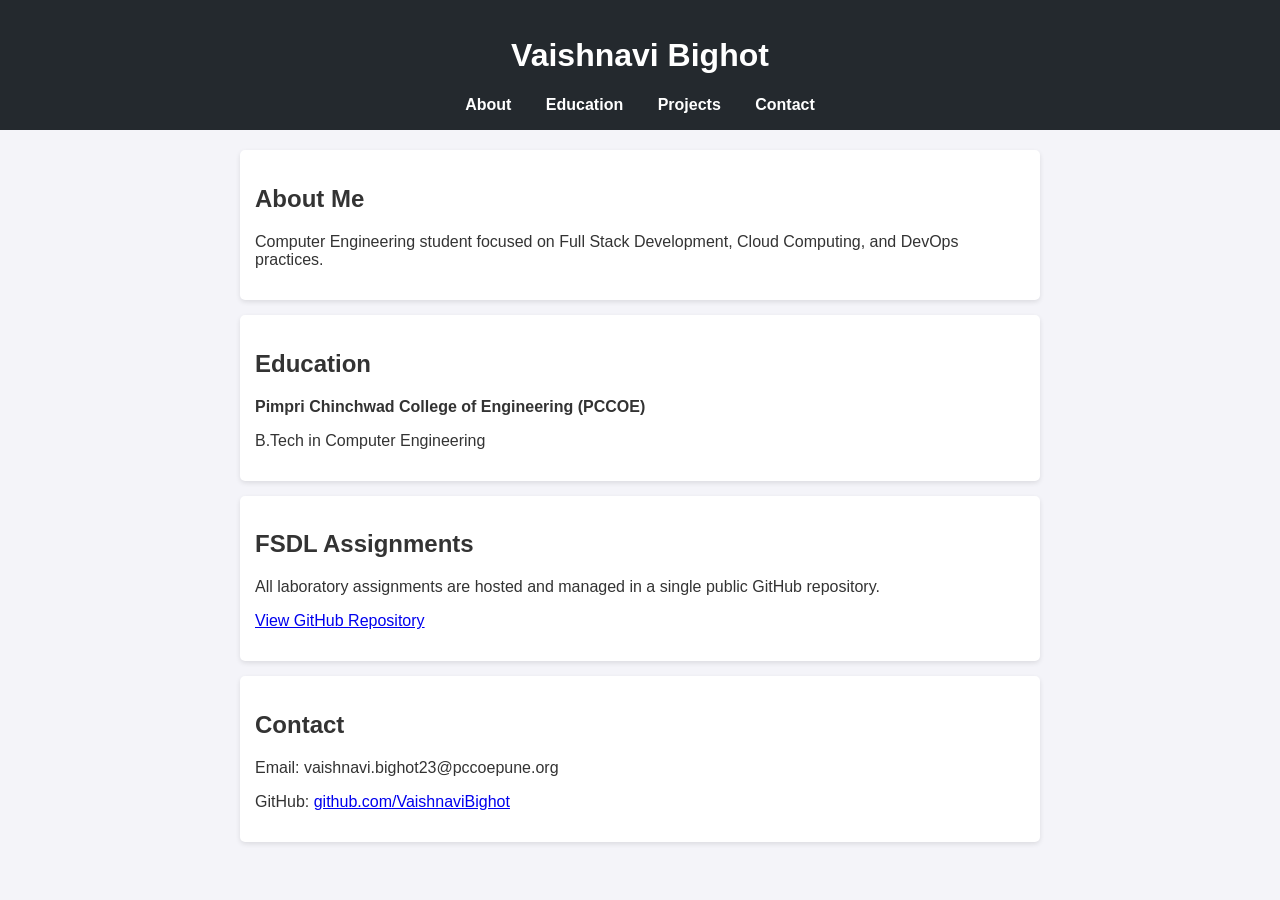
==== commit 775428b9: "Added personal profile website in docs folder" ====
--- a/docs/index.html
+++ b/docs/index.html
@@ -1,1414 +1,47 @@
 <!DOCTYPE html>
 <html lang="en">
 <head>
-  <meta charset="UTF-8"/>
-  <meta name="viewport" content="width=device-width, initial-scale=1.0"/>
-  <title>Vaishnavi Bighot | CSE Student · Digital Marketing · UI/UX</title>
-  <meta name="description" content="Portfolio of Vaishnavi Bighot – CSE Third Year student at PCCOE Pune, passionate about Digital Marketing and UI/UX Design."/>
-
-  <link href="https://cdn.jsdelivr.net/npm/bootstrap@5.3.2/dist/css/bootstrap.min.css" rel="stylesheet"/>
-  <link href="https://fonts.googleapis.com/css2?family=Clash+Display:wght@400;500;600;700&family=Plus+Jakarta+Sans:ital,wght@0,300;0,400;0,500;0,600;0,700;1,400&display=swap" rel="stylesheet"/>
-  <link href="https://cdn.jsdelivr.net/npm/bootstrap-icons@1.11.3/font/bootstrap-icons.css" rel="stylesheet"/>
-
+  <meta charset="UTF-8">
+  <meta name="viewport" content="width=device-width, initial-scale=1.0">
+  <title>Vaishnavi Bighot - Portfolio</title>
   <style>
-  /* ═══════════════════════════════════════
-     DESIGN TOKENS
-  ═══════════════════════════════════════ */
-  :root{
-    --p1:#6d28d9;     /* deep purple */
-    --p2:#8b5cf6;     /* mid purple  */
-    --p3:#a78bfa;     /* light purple*/
-    --p4:#ede9fe;     /* pale purple */
-    --p5:#f5f3ff;     /* softest     */
-    --ink:#1e1b2e;    /* near-black  */
-    --ink2:#4b4869;
-    --ink3:#7b78a0;
-    --line:#e8e5f4;
-    --white:#ffffff;
-    --card:#ffffff;
-    --bg:#faf9ff;
-
-    --r12:12px;
-    --r16:16px;
-    --r20:20px;
-    --r28:28px;
-
-    --shadow-s:0 2px 12px rgba(109,40,217,.07);
-    --shadow-m:0 8px 32px rgba(109,40,217,.12);
-    --shadow-l:0 20px 60px rgba(109,40,217,.18);
-  }
-
-  *{box-sizing:border-box;margin:0;padding:0;}
-  html{scroll-behavior:smooth;}
-  body{
-    font-family:'Plus Jakarta Sans',sans-serif;
-    background:var(--bg);
-    color:var(--ink);
-    overflow-x:hidden;
-    line-height:1.6;
-  }
-  h1,h2,h3,h4,h5{font-family:'Clash Display',sans-serif;line-height:1.15;}
-  a{text-decoration:none;color:inherit;}
-  img{max-width:100%;}
-
-  /* ── SCROLLBAR ── */
-  ::-webkit-scrollbar{width:6px;}
-  ::-webkit-scrollbar-track{background:var(--p5);}
-  ::-webkit-scrollbar-thumb{background:var(--p2);border-radius:10px;}
-
-  /* ── KEYFRAMES ── */
-  @keyframes fadeUp   {from{opacity:0;transform:translateY(32px)}to{opacity:1;transform:translateY(0)}}
-  @keyframes fadeIn   {from{opacity:0}to{opacity:1}}
-  @keyframes floatY   {0%,100%{transform:translateY(0)}50%{transform:translateY(-14px)}}
-  @keyframes spin     {to{transform:rotate(360deg)}}
-  @keyframes blink    {0%,100%{opacity:1}50%{opacity:0}}
-
-  /* ─────────────────────────────────────
-     NAVBAR
-  ───────────────────────────────────── */
-  #mainNav{
-    position:fixed;top:0;left:0;right:0;z-index:1000;
-    padding:0;
-    transition:all .35s;
-  }
-  #mainNav .nav-inner{
-    display:flex;align-items:center;justify-content:space-between;
-    max-width:1200px;margin:0 auto;
-    padding:20px 24px;
-    transition:all .35s;
-  }
-  #mainNav.scrolled .nav-inner{
-    background:rgba(255,255,255,.92);
-    backdrop-filter:blur(18px);
-    border-bottom:1px solid var(--line);
-    padding:14px 24px;
-    box-shadow:var(--shadow-s);
-  }
-  .nav-logo{
-    font-family:'Clash Display',sans-serif;
-    font-size:1.3rem;font-weight:700;
-    color:var(--white);
-    transition:color .35s;
-    letter-spacing:-.3px;
-  }
-  .nav-logo .dot{color:var(--p3);}
-  #mainNav.scrolled .nav-logo{color:var(--p1);}
-  #mainNav.scrolled .nav-logo .dot{color:var(--p2);}
-
-  .nav-links{display:flex;align-items:center;gap:4px;list-style:none;}
-  .nav-links a{
-    font-size:.875rem;font-weight:600;
-    padding:7px 15px;border-radius:30px;
-    color:rgba(255,255,255,.8);
-    transition:all .2s;
-  }
-  #mainNav.scrolled .nav-links a{color:var(--ink2);}
-  .nav-links a:hover,
-  .nav-links a.active{
-    background:rgba(255,255,255,.15);
-    color:var(--white)!important;
-  }
-  #mainNav.scrolled .nav-links a:hover,
-  #mainNav.scrolled .nav-links a.active{
-    background:var(--p4);
-    color:var(--p1)!important;
-  }
-  .nav-cta{
-    background:var(--white)!important;
-    color:var(--p1)!important;
-    font-weight:700!important;
-    padding:8px 20px!important;
-    border-radius:30px!important;
-    box-shadow:0 2px 12px rgba(109,40,217,.2);
-    transition:all .25s!important;
-  }
-  .nav-cta:hover{transform:translateY(-2px);box-shadow:0 6px 20px rgba(109,40,217,.3)!important;}
-  #mainNav.scrolled .nav-cta{background:var(--p1)!important;color:var(--white)!important;}
-
-  /* mobile hamburger */
-  .nav-burger{
-    display:none;
-    flex-direction:column;gap:5px;cursor:pointer;
-    background:none;border:none;padding:4px;
-  }
-  .nav-burger span{
-    display:block;width:24px;height:2px;
-    background:var(--white);border-radius:4px;transition:all .3s;
-  }
-  #mainNav.scrolled .nav-burger span{background:var(--p1);}
-
-  .mobile-menu{
-    display:none;
-    position:fixed;inset:0;z-index:999;
-    background:rgba(30,27,46,.97);
-    backdrop-filter:blur(16px);
-    flex-direction:column;align-items:center;justify-content:center;gap:12px;
-  }
-  .mobile-menu.open{display:flex;}
-  .mobile-menu a{
-    font-family:'Clash Display',sans-serif;
-    font-size:1.8rem;color:var(--white);
-    padding:10px 30px;border-radius:12px;
-    transition:all .2s;
-  }
-  .mobile-menu a:hover{background:rgba(139,92,246,.25);color:var(--p3);}
-  .mobile-close{
-    position:absolute;top:28px;right:28px;
-    background:none;border:none;color:var(--white);
-    font-size:1.5rem;cursor:pointer;
-  }
-
-  /* ─────────────────────────────────────
-     HERO
-  ───────────────────────────────────── */
-  #hero{
-    min-height:100vh;
-    background:linear-gradient(145deg,#110626 0%,#1d0845 35%,#2e1065 60%,#1d0845 100%);
-    display:flex;align-items:center;
-    position:relative;overflow:hidden;
-    padding:120px 0 80px;
-  }
-
-  /* mesh blobs */
-  .blob{position:absolute;border-radius:50%;filter:blur(80px);pointer-events:none;}
-  .blob-1{width:520px;height:520px;background:rgba(139,92,246,.22);top:-120px;right:-80px;animation:floatY 8s ease-in-out infinite;}
-  .blob-2{width:380px;height:380px;background:rgba(109,40,217,.18);bottom:-80px;left:-60px;animation:floatY 10s ease-in-out infinite reverse;}
-  .blob-3{width:200px;height:200px;background:rgba(167,139,250,.15);top:40%;left:40%;animation:floatY 12s ease-in-out infinite;}
-
-  /* grid overlay */
-  .hero-grid{
-    position:absolute;inset:0;
-    background-image:
-      linear-gradient(rgba(167,139,250,.06) 1px,transparent 1px),
-      linear-gradient(90deg,rgba(167,139,250,.06) 1px,transparent 1px);
-    background-size:52px 52px;
-  }
-
-  .hero-content{position:relative;z-index:2;}
-
-  .hero-eyebrow{
-    display:inline-flex;align-items:center;gap:10px;
-    background:rgba(167,139,250,.12);
-    border:1px solid rgba(167,139,250,.28);
-    color:#c4b5fd;
-    font-size:.78rem;font-weight:700;letter-spacing:1.2px;text-transform:uppercase;
-    padding:7px 18px;border-radius:30px;
-    margin-bottom:1.6rem;
-    animation:fadeUp .6s ease both;
-  }
-  .hero-eyebrow i{font-size:.9rem;}
-
-  .hero-name{
-    font-size:clamp(3rem,7vw,5.2rem);
-    font-weight:700;color:var(--white);
-    letter-spacing:-1.5px;
-    margin-bottom:.4rem;
-    animation:fadeUp .65s .1s ease both;
-  }
-  .hero-name .grad{
-    background:linear-gradient(135deg,#ddd6fe,#a78bfa,#7c3aed);
-    -webkit-background-clip:text;-webkit-text-fill-color:transparent;background-clip:text;
-  }
-
-  .hero-role{
-    font-size:clamp(1rem,2.5vw,1.3rem);
-    color:rgba(255,255,255,.55);
-    font-weight:400;font-style:italic;
-    margin-bottom:1.6rem;
-    animation:fadeUp .65s .18s ease both;
-  }
-  .hero-role strong{color:#c4b5fd;font-style:normal;font-weight:600;}
-
-  .hero-desc{
-    font-size:1.05rem;color:rgba(255,255,255,.6);
-    max-width:520px;line-height:1.82;
-    margin-bottom:2.4rem;
-    animation:fadeUp .65s .26s ease both;
-  }
-
-  .hero-actions{
-    display:flex;gap:14px;flex-wrap:wrap;
-    margin-bottom:3rem;
-    animation:fadeUp .65s .34s ease both;
-  }
-  .btn-primary-v{
-    background:linear-gradient(135deg,var(--p1),var(--p2));
-    color:var(--white);border:none;
-    padding:13px 32px;border-radius:10px;
-    font-weight:700;font-size:.95rem;
-    display:inline-flex;align-items:center;gap:9px;
-    transition:all .25s;
-    box-shadow:0 6px 24px rgba(109,40,217,.4);
-  }
-  .btn-primary-v:hover{transform:translateY(-3px);box-shadow:0 12px 36px rgba(109,40,217,.5);color:#fff;}
-  .btn-ghost-v{
-    background:rgba(255,255,255,.07);
-    color:rgba(255,255,255,.85);
-    border:1px solid rgba(255,255,255,.18);
-    padding:13px 32px;border-radius:10px;
-    font-weight:600;font-size:.95rem;
-    display:inline-flex;align-items:center;gap:9px;
-    transition:all .25s;
-  }
-  .btn-ghost-v:hover{background:rgba(255,255,255,.13);transform:translateY(-3px);color:#fff;}
-
-  .hero-chips{
-    display:flex;gap:10px;flex-wrap:wrap;
-    animation:fadeUp .65s .42s ease both;
-  }
-  .chip{
-    display:inline-flex;align-items:center;gap:6px;
-    background:rgba(255,255,255,.07);
-    border:1px solid rgba(255,255,255,.12);
-    color:rgba(255,255,255,.7);
-    font-size:.8rem;font-weight:500;
-    padding:6px 14px;border-radius:20px;
-  }
-  .chip i{color:var(--p3);font-size:.85rem;}
-
-  /* hero right — floating card */
-  .hero-card-wrap{
-    display:flex;justify-content:center;align-items:center;
-    position:relative;z-index:2;
-    animation:fadeUp .7s .2s ease both;
-  }
-  .profile-ring{
-    width:240px;height:240px;border-radius:50%;
-    background:linear-gradient(135deg,#7c3aed,#a78bfa,#4c1d95);
-    padding:4px;
-    box-shadow:0 0 0 12px rgba(139,92,246,.15),var(--shadow-l);
-    animation:floatY 6s ease-in-out infinite;
-  }
-  .profile-inner{
-    width:100%;height:100%;border-radius:50%;
-    background:linear-gradient(135deg,#2e1065,#1d0845);
-    display:flex;align-items:center;justify-content:center;
-    font-family:'Clash Display',sans-serif;
-    font-size:4.5rem;font-weight:700;
-    color:var(--white);letter-spacing:-2px;
-    position:relative;overflow:hidden;
-  }
-  .profile-inner::after{
-    content:'';position:absolute;inset:0;
-    background:radial-gradient(circle at 30% 30%,rgba(167,139,250,.25),transparent 60%);
-  }
-
-  .info-bubbles{position:absolute;width:100%;height:100%;}
-  .bubble{
-    position:absolute;
-    background:rgba(255,255,255,.94);
-    border-radius:14px;padding:10px 16px;
-    box-shadow:0 8px 28px rgba(109,40,217,.18);
-    font-size:.8rem;font-weight:600;color:var(--ink);
-    display:flex;align-items:center;gap:8px;white-space:nowrap;
-  }
-  .bubble i{color:var(--p1);font-size:1rem;}
-  .bubble-1{top:-10px;right:-60px;animation:floatY 5s ease-in-out infinite;}
-  .bubble-2{bottom:20px;left:-70px;animation:floatY 7s ease-in-out infinite reverse;}
-  .bubble-3{bottom:-10px;right:-50px;animation:floatY 6s 1s ease-in-out infinite;}
-
-  /* ─────────────────────────────────────
-     SECTION SHARED
-  ───────────────────────────────────── */
-  .section{padding:100px 0;}
-  .section-alt{background:var(--white);}
-  .section-dark{
-    background:linear-gradient(145deg,#110626 0%,#1d0845 50%,#2e1065 100%);
-    color:var(--white);
-  }
-
-  .pill-label{
-    display:inline-flex;align-items:center;gap:8px;
-    background:var(--p4);color:var(--p1);
-    font-size:.75rem;font-weight:800;letter-spacing:1.5px;text-transform:uppercase;
-    padding:6px 16px;border-radius:30px;margin-bottom:.9rem;
-  }
-  .section-dark .pill-label{background:rgba(167,139,250,.18);color:#c4b5fd;}
-
-  .sec-heading{
-    font-size:clamp(2rem,4.5vw,2.9rem);
-    font-weight:700;letter-spacing:-.8px;
-    color:var(--ink);margin-bottom:.8rem;
-  }
-  .section-dark .sec-heading{color:var(--white);}
-
-  .sec-sub{
-    font-size:1rem;color:var(--ink3);
-    max-width:500px;line-height:1.75;
-  }
-  .section-dark .sec-sub{color:rgba(255,255,255,.5);}
-
-  .divider{
-    width:48px;height:4px;
-    background:linear-gradient(90deg,var(--p1),var(--p3));
-    border-radius:4px;margin:1rem 0 1.6rem;
-  }
-
-  /* ─────────────────────────────────────
-     ABOUT
-  ───────────────────────────────────── */
-  .about-photo-col{
-    display:flex;justify-content:center;align-items:flex-start;
-  }
-  .about-photo-frame{
-    width:100%;max-width:340px;
-    border-radius:var(--r28);
-    background:linear-gradient(145deg,var(--p4),var(--white));
-    border:1px solid var(--line);
-    padding:28px;
-    box-shadow:var(--shadow-m);
-    text-align:center;
-  }
-  .about-avatar{
-    width:120px;height:120px;border-radius:50%;
-    background:linear-gradient(135deg,var(--p1),var(--p2));
-    display:flex;align-items:center;justify-content:center;
-    font-family:'Clash Display',sans-serif;
-    font-size:2.4rem;font-weight:700;color:var(--white);
-    margin:0 auto 1.2rem;
-    box-shadow:0 8px 28px rgba(109,40,217,.3);
-  }
-  .about-name-tag{font-size:1.2rem;font-weight:700;color:var(--ink);margin-bottom:.2rem;}
-  .about-sub-tag{font-size:.85rem;color:var(--p2);font-weight:600;margin-bottom:1.4rem;}
-
-  .info-grid{display:flex;flex-direction:column;gap:10px;}
-  .ig-row{
-    display:flex;align-items:flex-start;gap:10px;
-    padding:11px 14px;background:var(--white);
-    border:1px solid var(--line);border-radius:var(--r12);
-    transition:border-color .2s;
-  }
-  .ig-row:hover{border-color:var(--p2);}
-  .ig-row i{color:var(--p1);font-size:1rem;margin-top:2px;flex-shrink:0;}
-  .ig-lbl{font-size:.7rem;text-transform:uppercase;letter-spacing:.8px;color:var(--ink3);font-weight:700;}
-  .ig-val{font-size:.88rem;color:var(--ink);font-weight:600;}
-
-  .about-text p{
-    font-size:.98rem;color:var(--ink2);
-    line-height:1.85;margin-bottom:1.1rem;
-  }
-  .about-text p:last-child{margin-bottom:0;}
-
-  .edu-card{
-    background:var(--white);border:1px solid var(--line);
-    border-radius:var(--r16);padding:22px 24px;
-    display:flex;gap:16px;align-items:flex-start;
-    box-shadow:var(--shadow-s);
-    transition:all .25s;margin-top:1.4rem;
-  }
-  .edu-card:hover{box-shadow:var(--shadow-m);border-color:var(--p3);}
-  .edu-icon{
-    width:46px;height:46px;border-radius:12px;
-    background:var(--p4);color:var(--p1);
-    display:flex;align-items:center;justify-content:center;
-    font-size:1.2rem;flex-shrink:0;
-  }
-  .edu-degree{font-size:.95rem;font-weight:700;color:var(--ink);margin-bottom:2px;}
-  .edu-school{font-size:.85rem;color:var(--p1);font-weight:600;}
-  .edu-year{font-size:.78rem;color:var(--ink3);margin-top:3px;}
-
-  /* ─────────────────────────────────────
-     SKILLS
-  ───────────────────────────────────── */
-  .skill-grid{display:grid;grid-template-columns:repeat(auto-fill,minmax(300px,1fr));gap:20px;}
-  .sk-box{
-    background:var(--white);
-    border:1px solid var(--line);
-    border-radius:var(--r20);padding:26px 28px;
-    box-shadow:var(--shadow-s);
-    transition:all .25s;
-    position:relative;overflow:hidden;
-  }
-  .sk-box::before{
-    content:'';position:absolute;top:0;left:0;right:0;height:3px;
-    background:linear-gradient(90deg,var(--p1),var(--p3));
-    transform:scaleX(0);transform-origin:left;
-    transition:transform .3s;
-  }
-  .sk-box:hover{transform:translateY(-5px);box-shadow:var(--shadow-m);}
-  .sk-box:hover::before{transform:scaleX(1);}
-  .sk-box-head{
-    display:flex;align-items:center;gap:12px;
-    margin-bottom:1.2rem;
-  }
-  .sk-icon{
-    width:42px;height:42px;border-radius:12px;
-    background:var(--p4);color:var(--p1);
-    display:flex;align-items:center;justify-content:center;
-    font-size:1.15rem;
-  }
-  .sk-title{font-size:1rem;font-weight:700;color:var(--ink);}
-  .sk-tag{
-    display:inline-block;
-    font-size:.78rem;font-weight:600;
-    padding:5px 13px;border-radius:20px;margin:3px;
-    background:var(--p5);border:1px solid var(--line);color:var(--ink2);
-    transition:all .2s;cursor:default;
-  }
-  .sk-tag:hover{background:var(--p4);border-color:var(--p2);color:var(--p1);}
-  .sk-tag.star{background:var(--p4);border-color:var(--p3);color:var(--p1);font-weight:700;}
-
-  /* ─────────────────────────────────────
-     PROJECTS
-  ───────────────────────────────────── */
-  .projects-grid{
-    display:grid;
-    grid-template-columns:repeat(auto-fill,minmax(320px,1fr));
-    gap:24px;
-  }
-  .pcard{
-    background:var(--white);
-    border:1px solid var(--line);border-radius:var(--r20);
-    overflow:hidden;
-    box-shadow:var(--shadow-s);
-    transition:all .28s;
-    display:flex;flex-direction:column;
-  }
-  .pcard:hover{transform:translateY(-7px);box-shadow:var(--shadow-l);}
-
-  .pcard-banner{
-    height:9px;
-    background:linear-gradient(90deg,var(--c1,var(--p1)),var(--c2,var(--p3)));
-  }
-  .pcard-top{padding:24px 24px 0;display:flex;align-items:flex-start;justify-content:space-between;}
-  .pcard-ico{
-    width:52px;height:52px;border-radius:14px;
-    background:var(--ico-bg,var(--p4));
-    color:var(--ico-fg,var(--p1));
-    display:flex;align-items:center;justify-content:center;
-    font-size:1.4rem;
-  }
-  .pcard-badge{
-    font-size:.7rem;font-weight:800;letter-spacing:.8px;text-transform:uppercase;
-    padding:4px 11px;border-radius:20px;
-    background:var(--b-bg,var(--p4));
-    color:var(--b-fg,var(--p1));
-  }
-  .pcard-body{padding:16px 24px 24px;flex:1;display:flex;flex-direction:column;}
-  .pcard-title{font-size:1.05rem;font-weight:700;color:var(--ink);margin-bottom:.5rem;}
-  .pcard-desc{font-size:.87rem;color:var(--ink3);line-height:1.7;flex:1;margin-bottom:1.1rem;}
-  .pcard-stack{display:flex;flex-wrap:wrap;gap:6px;}
-  .pcard-stack span{
-    font-size:.73rem;font-weight:600;
-    background:var(--p5);color:var(--ink2);
-    padding:4px 10px;border-radius:10px;
-    border:1px solid var(--line);
-  }
-
-  /* ─────────────────────────────────────
-     EXPERIENCE / TIMELINE
-  ───────────────────────────────────── */
-  .timeline{position:relative;padding-left:30px;}
-  .timeline::before{
-    content:'';position:absolute;left:7px;top:8px;bottom:8px;
-    width:2px;background:linear-gradient(to bottom,var(--p2),transparent);
-  }
-  .tl-item{position:relative;margin-bottom:32px;}
-  .tl-dot{
-    position:absolute;left:-27px;top:6px;
-    width:14px;height:14px;border-radius:50%;
-    background:linear-gradient(135deg,var(--p1),var(--p3));
-    border:2px solid var(--bg);
-    box-shadow:0 0 0 3px var(--p4);
-  }
-  .tl-card{
-    background:var(--white);border:1px solid var(--line);
-    border-radius:var(--r16);padding:22px 24px;
-    box-shadow:var(--shadow-s);
-    transition:all .25s;
-  }
-  .tl-card:hover{box-shadow:var(--shadow-m);border-color:var(--p3);}
-  .tl-head{display:flex;align-items:flex-start;justify-content:space-between;flex-wrap:wrap;gap:8px;margin-bottom:.5rem;}
-  .tl-title{font-size:1rem;font-weight:700;color:var(--ink);}
-  .tl-org{font-size:.85rem;color:var(--p1);font-weight:600;margin-bottom:.4rem;}
-  .tl-date{
-    font-size:.74rem;font-weight:700;letter-spacing:.5px;
-    background:var(--p4);color:var(--p1);
-    padding:4px 11px;border-radius:20px;flex-shrink:0;
-  }
-  .tl-desc{font-size:.88rem;color:var(--ink3);line-height:1.7;}
-
-  /* ─────────────────────────────────────
-     INTERESTS
-  ───────────────────────────────────── */
-  .int-grid{display:grid;grid-template-columns:repeat(auto-fill,minmax(260px,1fr));gap:20px;}
-  .int-card{
-    border-radius:var(--r20);padding:32px 28px;
-    color:var(--white);
-    position:relative;overflow:hidden;
-    transition:transform .25s;
-    background:var(--grad,linear-gradient(135deg,#4c1d95,#7c3aed));
-  }
-  .int-card::before{
-    content:'';position:absolute;
-    width:180px;height:180px;border-radius:50%;
-    background:rgba(255,255,255,.07);
-    top:-50px;right:-50px;
-  }
-  .int-card:hover{transform:translateY(-6px);}
-  .int-card i{font-size:2rem;display:block;margin-bottom:1rem;opacity:.95;}
-  .int-card h4{font-size:1.1rem;font-weight:700;margin-bottom:.6rem;}
-  .int-card p{font-size:.87rem;opacity:.75;line-height:1.65;}
-
-  /* ─────────────────────────────────────
-     CERTIFICATIONS
-  ───────────────────────────────────── */
-  .cert-grid{display:grid;grid-template-columns:repeat(auto-fill,minmax(280px,1fr));gap:18px;}
-  .cert-card{
-    display:flex;gap:16px;align-items:flex-start;
-    background:rgba(255,255,255,.07);
-    border:1px solid rgba(255,255,255,.1);
-    border-radius:var(--r16);padding:20px 22px;
-    transition:all .2s;
-  }
-  .cert-card:hover{background:rgba(167,139,250,.12);border-color:rgba(167,139,250,.3);}
-  .cert-icon{
-    width:44px;height:44px;border-radius:12px;
-    background:rgba(167,139,250,.2);
-    color:#c4b5fd;
-    display:flex;align-items:center;justify-content:center;
-    font-size:1.2rem;flex-shrink:0;
-  }
-  .cert-name{font-size:.9rem;font-weight:700;color:var(--white);margin-bottom:2px;}
-  .cert-by{font-size:.78rem;color:rgba(255,255,255,.5);}
-
-  /* ─────────────────────────────────────
-     CONTACT
-  ───────────────────────────────────── */
-  .contact-wrap{
-    display:grid;grid-template-columns:1fr 1fr;gap:48px;
-    align-items:start;
-  }
-  @media(max-width:768px){.contact-wrap{grid-template-columns:1fr;}}
-
-  .ct-list{display:flex;flex-direction:column;gap:14px;}
-  .ct-row{
-    display:flex;align-items:center;gap:16px;
-    background:rgba(255,255,255,.06);
-    border:1px solid rgba(255,255,255,.1);
-    border-radius:var(--r16);padding:18px 22px;
-    transition:all .22s;
-    text-decoration:none;
-  }
-  .ct-row:hover{background:rgba(167,139,250,.15);border-color:rgba(167,139,250,.35);transform:translateX(5px);}
-  .ct-ic{
-    width:44px;height:44px;border-radius:12px;
-    background:rgba(167,139,250,.18);
-    color:#c4b5fd;
-    display:flex;align-items:center;justify-content:center;
-    font-size:1.15rem;flex-shrink:0;
-  }
-  .ct-lbl{font-size:.72rem;text-transform:uppercase;letter-spacing:.8px;color:rgba(255,255,255,.4);font-weight:700;}
-  .ct-val{font-size:.92rem;color:rgba(255,255,255,.9);font-weight:600;}
-
-  .contact-msg{
-    background:rgba(255,255,255,.05);
-    border:1px solid rgba(255,255,255,.1);
-    border-radius:var(--r20);padding:36px;
-  }
-  .contact-msg h3{font-size:1.5rem;color:var(--white);margin-bottom:.5rem;}
-  .contact-msg p{font-size:.95rem;color:rgba(255,255,255,.55);line-height:1.75;margin-bottom:1.8rem;}
-  .contact-msg ul{list-style:none;padding:0;display:flex;flex-direction:column;gap:12px;}
-  .contact-msg li{
-    display:flex;align-items:center;gap:10px;
-    font-size:.9rem;color:rgba(255,255,255,.7);
-  }
-  .contact-msg li i{color:#c4b5fd;font-size:1rem;}
-
-  /* ─────────────────────────────────────
-     FOOTER
-  ───────────────────────────────────── */
-  footer{
-    background:#080413;
-    border-top:1px solid rgba(255,255,255,.06);
-    padding:32px 24px;
-    text-align:center;
-  }
-  .footer-inner{
-    max-width:900px;margin:0 auto;
-    display:flex;flex-direction:column;align-items:center;gap:16px;
-  }
-  .footer-logo{
-    font-family:'Clash Display',sans-serif;
-    font-size:1.4rem;font-weight:700;
-    color:var(--white);letter-spacing:-.3px;
-  }
-  .footer-logo span{color:var(--p3);}
-  .footer-links{display:flex;gap:8px;flex-wrap:wrap;justify-content:center;}
-  .footer-links a{
-    font-size:.85rem;color:rgba(255,255,255,.4);
-    padding:5px 12px;border-radius:20px;
-    transition:all .2s;
-  }
-  .footer-links a:hover{color:var(--p3);background:rgba(167,139,250,.1);}
-  .footer-copy{font-size:.8rem;color:rgba(255,255,255,.25);}
-  .footer-copy span{color:var(--p3);}
-
-  /* ─────────────────────────────────────
-     SCROLL-TO-TOP
-  ───────────────────────────────────── */
-  #stt{
-    position:fixed;bottom:28px;right:28px;
-    width:46px;height:46px;border-radius:50%;
-    background:linear-gradient(135deg,var(--p1),var(--p2));
-    color:var(--white);border:none;cursor:pointer;
-    font-size:1.1rem;z-index:900;
-    box-shadow:0 6px 20px rgba(109,40,217,.45);
-    transition:all .25s;
-    display:none;align-items:center;justify-content:center;
-  }
-  #stt:hover{transform:translateY(-4px);box-shadow:0 10px 28px rgba(109,40,217,.55);}
-  #stt.show{display:flex;}
-
-  /* ─────────────────────────────────────
-     UTILITIES
-  ───────────────────────────────────── */
-  @media(max-width:992px){
-    .profile-ring{width:200px;height:200px;}
-    .bubble{display:none;}
-  }
-  @media(max-width:768px){
-    .section{padding:70px 0;}
-    .hero-card-wrap{margin-top:50px;}
-    .nav-links{display:none;}
-    .nav-burger{display:flex;}
-    .projects-grid,.skill-grid,.int-grid,.cert-grid{grid-template-columns:1fr;}
-  }
+    body { font-family: Arial, sans-serif; margin: 0; padding: 0; background-color: #f4f4f9; color: #333; }
+    header { background-color: #24292e; color: #fff; padding: 1rem 0; text-align: center; }
+    nav a { color: #fff; margin: 0 15px; text-decoration: none; font-weight: bold; }
+    .container { padding: 20px; max-width: 800px; margin: auto; }
+    .card { background: white; padding: 15px; margin-bottom: 15px; border-radius: 5px; box-shadow: 0 2px 5px rgba(0,0,0,0.1); }
   </style>
 </head>
 <body>
-
-<!-- ═══════════════ NAVBAR ═══════════════ -->
-<nav id="mainNav">
-  <div class="nav-inner">
-    <a class="nav-logo" href="#hero">Vaishnavi<span class="dot">.</span></a>
-
-    <ul class="nav-links">
-      <li><a href="#hero">Home</a></li>
-      <li><a href="#about">About</a></li>
-      <li><a href="#skills">Skills</a></li>
-      <li><a href="#projects">Projects</a></li>
-      <li><a href="#experience">Experience</a></li>
-      <li><a href="#certifications">Certs</a></li>
-      <li><a href="#contact" class="nav-cta">Hire Me</a></li>
-    </ul>
-
-    <button class="nav-burger" id="burgerBtn" aria-label="Open menu">
-      <span></span><span></span><span></span>
-    </button>
+  <header>
+    <h1>Vaishnavi Bighot</h1>
+    <nav>
+      <a href="#about">About</a>
+      <a href="#education">Education</a>
+      <a href="#projects">Projects</a>
+      <a href="#contact">Contact</a>
+    </nav>
+  </header>
+  <div class="container">
+    <section id="about" class="card">
+      <h2>About Me</h2>
+      <p>Computer Engineering student focused on Full Stack Development, Cloud Computing, and DevOps practices.</p>
+    </section>
+    <section id="education" class="card">
+      <h2>Education</h2>
+      <p><strong>Pimpri Chinchwad College of Engineering (PCCOE)</strong></p>
+      <p>B.Tech in Computer Engineering</p>
+    </section>
+    <section id="projects" class="card">
+      <h2>FSDL Assignments</h2>
+      <p>All laboratory assignments are hosted and managed in a single public GitHub repository.</p>
+      <p><a href="https://github.com/VaishnaviBighot/fsdl-practical-assignments" target="_blank">View GitHub Repository</a></p>
+    </section>
+    <section id="contact" class="card">
+      <h2>Contact</h2>
+      <p>Email: vaishnavi.bighot23@pccoepune.org</p>
+      <p>GitHub: <a href="https://github.com/VaishnaviBighot" target="_blank">github.com/VaishnaviBighot</a></p>
+    </section>
   </div>
-</nav>
-
-<!-- Mobile Menu -->
-<div class="mobile-menu" id="mobileMenu">
-  <button class="mobile-close" id="menuClose"><i class="bi bi-x-lg"></i></button>
-  <a href="#hero"          onclick="closeMob()">Home</a>
-  <a href="#about"         onclick="closeMob()">About</a>
-  <a href="#skills"        onclick="closeMob()">Skills</a>
-  <a href="#projects"      onclick="closeMob()">Projects</a>
-  <a href="#experience"    onclick="closeMob()">Experience</a>
-  <a href="#certifications"onclick="closeMob()">Certifications</a>
-  <a href="#contact"       onclick="closeMob()">Contact</a>
-</div>
-
-<!-- ═══════════════ HERO ═══════════════ -->
-<section id="hero">
-  <div class="blob blob-1"></div>
-  <div class="blob blob-2"></div>
-  <div class="blob blob-3"></div>
-  <div class="hero-grid"></div>
-
-  <div class="container">
-    <div class="row align-items-center gy-5">
-
-      <div class="col-lg-7 hero-content">
-        <div class="hero-eyebrow">
-          <i class="bi bi-mortarboard-fill"></i>
-          CSE · Third Year · PCCOE Pune
-        </div>
-
-        <h1 class="hero-name">
-          Vaishnavi<br>
-          <span class="grad">Bighot</span>
-        </h1>
-
-        <p class="hero-role">
-          <strong>Digital Marketer</strong> &amp; <strong>UI/UX Designer</strong> — learning Full Stack
-        </p>
-
-        <p class="hero-desc">
-          I'm a Computer Science student who loves sitting at the intersection of
-          technology, design, and storytelling. I build campaigns that connect people,
-          design interfaces that feel natural, and write code that brings it all to life.
-        </p>
-
-        <div class="hero-actions">
-          <a href="#projects" class="btn-primary-v">
-            <i class="bi bi-folder2-open"></i> See My Work
-          </a>
-          <a href="#contact" class="btn-ghost-v">
-            <i class="bi bi-send"></i> Let's Connect
-          </a>
-        </div>
-
-        <div class="hero-chips">
-          <span class="chip"><i class="bi bi-geo-alt-fill"></i> Pune, Maharashtra</span>
-          <span class="chip"><i class="bi bi-briefcase-fill"></i> Open to Internships</span>
-          <span class="chip"><i class="bi bi-stars"></i> 5+ Projects</span>
-          <span class="chip"><i class="bi bi-lightning-charge-fill"></i> Currently: Full Stack</span>
-        </div>
-      </div>
-
-      <div class="col-lg-5 hero-card-wrap">
-        <div style="position:relative;display:inline-block;">
-          <div class="profile-ring">
-            <div class="profile-inner">VB</div>
-          </div>
-          <div class="info-bubbles">
-            <div class="bubble bubble-1">
-              <i class="bi bi-megaphone-fill"></i> Digital Marketing
-            </div>
-            <div class="bubble bubble-2">
-              <i class="bi bi-palette2"></i> UI/UX Design
-            </div>
-            <div class="bubble bubble-3">
-              <i class="bi bi-code-slash"></i> Full Stack
-            </div>
-          </div>
-        </div>
-      </div>
-
-    </div>
-  </div>
-</section>
-
-<!-- ═══════════════ ABOUT ═══════════════ -->
-<section id="about" class="section section-alt">
-  <div class="container">
-
-    <div class="row mb-5">
-      <div class="col-lg-6">
-        <p class="pill-label"><i class="bi bi-person-fill"></i> About Me</p>
-        <h2 class="sec-heading">A Student With a Story</h2>
-        <div class="divider"></div>
-        <p class="sec-sub">Tech meets creativity — that's my zone. Here's a little about who I am and what drives me.</p>
-      </div>
-    </div>
-
-    <div class="row gy-4 align-items-start">
-
-      <!-- Left: Photo card -->
-      <div class="col-lg-4 about-photo-col">
-        <div class="about-photo-frame">
-          <div class="about-avatar">VB</div>
-          <div class="about-name-tag">Vaishnavi Bighot</div>
-          <div class="about-sub-tag">CSE Student @ PCCOE</div>
-
-          <div class="info-grid">
-            <div class="ig-row">
-              <i class="bi bi-building"></i>
-              <div><div class="ig-lbl">College</div><div class="ig-val">PCCOE, Pune</div></div>
-            </div>
-            <div class="ig-row">
-              <i class="bi bi-book-fill"></i>
-              <div><div class="ig-lbl">Branch &amp; Year</div><div class="ig-val">CSE · Third Year (TY)</div></div>
-            </div>
-            <div class="ig-row">
-              <i class="bi bi-geo-alt-fill"></i>
-              <div><div class="ig-lbl">Location</div><div class="ig-val">Pune, Maharashtra</div></div>
-            </div>
-            <div class="ig-row">
-              <i class="bi bi-envelope-fill"></i>
-              <div><div class="ig-lbl">Email</div><div class="ig-val" style="word-break:break-all;font-size:.78rem">vaishnavibighot26@gmail.com</div></div>
-            </div>
-            <div class="ig-row">
-              <i class="bi bi-briefcase-fill"></i>
-              <div><div class="ig-lbl">Status</div><div class="ig-val" style="color:var(--p1)">Open to Internships ✓</div></div>
-            </div>
-          </div>
-
-          <!-- Education -->
-          <div class="edu-card">
-            <div class="edu-icon"><i class="bi bi-mortarboard-fill"></i></div>
-            <div>
-              <div class="edu-degree">B.E. in Computer Science</div>
-              <div class="edu-school">PCCOE, Pune (Pune University)</div>
-              <div class="edu-year">2022 – 2026 (Expected)</div>
-            </div>
-          </div>
-
-        </div>
-      </div>
-
-      <!-- Right: Story + highlights -->
-      <div class="col-lg-8">
-        <div class="about-text">
-          <p>
-            Hey! I'm <strong>Vaishnavi Bighot</strong>, a third-year Computer Science
-            Engineering student at PCCOE, Pune. I'm the kind of person who finds herself
-            equally excited about writing a Python script and designing a social media
-            campaign — because I believe the best tech products are built by people who
-            understand both the <em>how</em> and the <em>why</em>.
-          </p>
-          <p>
-            My primary passions are <strong>Digital Marketing</strong> and <strong>UI/UX Design</strong>.
-            I love understanding how people think, what grabs their attention, and how
-            to design experiences — digital or otherwise — that are intuitive, engaging,
-            and meaningful. I've already had the chance to work on real awareness campaigns
-            and design portals that serve actual communities.
-          </p>
-          <p>
-            On the technical side, I have a solid foundation in <strong>C, Java, Python,
-            DBMS, and SQL</strong>, and I'm currently working my way through
-            <strong>Full Stack Web Development</strong>. I want to be the kind of
-            engineer who can design a user journey, code it up, and market it — all in one.
-          </p>
-          <p>
-            Outside academics, I care deeply about social impact. Two of my projects —
-            a pet adoption portal and a sexual health awareness campaign — reflect my
-            belief that technology should always work toward something bigger.
-          </p>
-        </div>
-
-        <div class="row g-3 mt-3">
-          <div class="col-sm-4">
-            <div style="background:var(--p4);border-radius:var(--r16);padding:20px;text-align:center;">
-              <div style="font-family:'Clash Display',sans-serif;font-size:2.2rem;font-weight:700;color:var(--p1);line-height:1;">5+</div>
-              <div style="font-size:.8rem;color:var(--ink3);font-weight:600;margin-top:4px;">Projects Built</div>
-            </div>
-          </div>
-          <div class="col-sm-4">
-            <div style="background:var(--p4);border-radius:var(--r16);padding:20px;text-align:center;">
-              <div style="font-family:'Clash Display',sans-serif;font-size:2.2rem;font-weight:700;color:var(--p1);line-height:1;">3rd</div>
-              <div style="font-size:.8rem;color:var(--ink3);font-weight:600;margin-top:4px;">Year CSE</div>
-            </div>
-          </div>
-          <div class="col-sm-4">
-            <div style="background:var(--p4);border-radius:var(--r16);padding:20px;text-align:center;">
-              <div style="font-family:'Clash Display',sans-serif;font-size:2.2rem;font-weight:700;color:var(--p1);line-height:1;">2</div>
-              <div style="font-size:.8rem;color:var(--ink3);font-weight:600;margin-top:4px;">Core Passions</div>
-            </div>
-          </div>
-        </div>
-      </div>
-
-    </div>
-  </div>
-</section>
-
-<!-- ═══════════════ SKILLS ═══════════════ -->
-<section id="skills" class="section">
-  <div class="container">
-    <div class="row mb-5">
-      <div class="col-lg-6">
-        <p class="pill-label"><i class="bi bi-tools"></i> Skills</p>
-        <h2 class="sec-heading">What I Bring to the Table</h2>
-        <div class="divider"></div>
-        <p class="sec-sub">A blend of programming, design, and marketing skills — built through coursework, projects, and a lot of curiosity.</p>
-      </div>
-    </div>
-
-    <div class="skill-grid">
-
-      <div class="sk-box">
-        <div class="sk-box-head">
-          <div class="sk-icon"><i class="bi bi-megaphone-fill"></i></div>
-          <div class="sk-title">Digital Marketing ⭐</div>
-        </div>
-        <span class="sk-tag star">Social Media Marketing</span>
-        <span class="sk-tag star">Campaign Strategy</span>
-        <span class="sk-tag star">Content Creation</span>
-        <span class="sk-tag">Awareness Campaigns</span>
-        <span class="sk-tag">Community Engagement</span>
-        <span class="sk-tag">Audience Research</span>
-      </div>
-
-      <div class="sk-box">
-        <div class="sk-box-head">
-          <div class="sk-icon"><i class="bi bi-palette-fill"></i></div>
-          <div class="sk-title">UI/UX Design ⭐</div>
-        </div>
-        <span class="sk-tag star">Wireframing</span>
-        <span class="sk-tag star">Prototyping</span>
-        <span class="sk-tag star">User Research</span>
-        <span class="sk-tag star">Design Thinking</span>
-        <span class="sk-tag">Figma</span>
-        <span class="sk-tag">User Flows</span>
-      </div>
-
-      <div class="sk-box">
-        <div class="sk-box-head">
-          <div class="sk-icon"><i class="bi bi-code-slash"></i></div>
-          <div class="sk-title">Programming</div>
-        </div>
-        <span class="sk-tag star">C</span>
-        <span class="sk-tag star">Java</span>
-        <span class="sk-tag star">Python</span>
-        <span class="sk-tag">HTML5</span>
-        <span class="sk-tag">CSS3</span>
-        <span class="sk-tag">JavaScript (Learning)</span>
-      </div>
-
-      <div class="sk-box">
-        <div class="sk-box-head">
-          <div class="sk-icon"><i class="bi bi-database-fill"></i></div>
-          <div class="sk-title">Database &amp; SQL</div>
-        </div>
-        <span class="sk-tag star">SQL</span>
-        <span class="sk-tag star">DBMS</span>
-        <span class="sk-tag">MySQL</span>
-        <span class="sk-tag">Database Design</span>
-        <span class="sk-tag">Queries &amp; Joins</span>
-        <span class="sk-tag">Normalization</span>
-      </div>
-
-      <div class="sk-box">
-        <div class="sk-box-head">
-          <div class="sk-icon"><i class="bi bi-globe"></i></div>
-          <div class="sk-title">Web Development</div>
-        </div>
-        <span class="sk-tag">HTML5</span>
-        <span class="sk-tag">CSS3</span>
-        <span class="sk-tag">Bootstrap</span>
-        <span class="sk-tag">Responsive Design</span>
-        <span class="sk-tag">Full Stack (Learning)</span>
-      </div>
-
-      <div class="sk-box">
-        <div class="sk-box-head">
-          <div class="sk-icon"><i class="bi bi-graph-up-arrow"></i></div>
-          <div class="sk-title">Data &amp; ML</div>
-        </div>
-        <span class="sk-tag">Python (Pandas)</span>
-        <span class="sk-tag">EDA</span>
-        <span class="sk-tag">Data Visualisation</span>
-        <span class="sk-tag">Jupyter Notebook</span>
-        <span class="sk-tag">ML Basics</span>
-      </div>
-
-    </div>
-  </div>
-</section>
-
-<!-- ═══════════════ PROJECTS ═══════════════ -->
-<section id="projects" class="section section-alt">
-  <div class="container">
-    <div class="row mb-5">
-      <div class="col-lg-6">
-        <p class="pill-label"><i class="bi bi-folder2-open"></i> Projects</p>
-        <h2 class="sec-heading">Things I've Built</h2>
-        <div class="divider"></div>
-        <p class="sec-sub">Real projects across data science, design, marketing, and community impact — each one a new lesson.</p>
-      </div>
-    </div>
-
-    <div class="projects-grid">
-
-      <!-- TireSense -->
-      <div class="pcard" style="--c1:#c2410c;--c2:#fb923c;">
-        <div class="pcard-banner"></div>
-        <div class="pcard-top">
-          <div class="pcard-ico" style="--ico-bg:#ffedd5;--ico-fg:#c2410c;"><i class="bi bi-truck"></i></div>
-          <span class="pcard-badge" style="--b-bg:#ffedd5;--b-fg:#c2410c;">IoT · ML</span>
-        </div>
-        <div class="pcard-body">
-          <h4 class="pcard-title">TireSense – Smart Tyre Analysis</h4>
-          <p class="pcard-desc">An intelligent tyre monitoring system that uses sensor data and machine learning to analyse tyre health, predict wear, and help prevent road accidents in real time.</p>
-          <div class="pcard-stack">
-            <span>Python</span><span>Machine Learning</span><span>IoT Sensors</span><span>Data Analysis</span>
-          </div>
-        </div>
-      </div>
-
-      <!-- EDA Food Delivery -->
-      <div class="pcard" style="--c1:#1d4ed8;--c2:#60a5fa;">
-        <div class="pcard-banner"></div>
-        <div class="pcard-top">
-          <div class="pcard-ico" style="--ico-bg:#dbeafe;--ico-fg:#1d4ed8;"><i class="bi bi-bar-chart-fill"></i></div>
-          <span class="pcard-badge" style="--b-bg:#dbeafe;--b-fg:#1d4ed8;">Data Science</span>
-        </div>
-        <div class="pcard-body">
-          <h4 class="pcard-title">ML EDA – Food Delivery Apps</h4>
-          <p class="pcard-desc">Exploratory Data Analysis on food delivery datasets using Python. Uncovered customer behaviour patterns, delivery time trends, and restaurant rating insights through rich visualisations.</p>
-          <div class="pcard-stack">
-            <span>Python</span><span>Pandas</span><span>Matplotlib</span><span>Seaborn</span><span>EDA</span>
-          </div>
-        </div>
-      </div>
-
-      <!-- Sexual Awareness Campaign -->
-      <div class="pcard" style="--c1:#be185d;--c2:#f472b6;">
-        <div class="pcard-banner"></div>
-        <div class="pcard-top">
-          <div class="pcard-ico" style="--ico-bg:#fce7f3;--ico-fg:#be185d;"><i class="bi bi-megaphone-fill"></i></div>
-          <span class="pcard-badge" style="--b-bg:#fce7f3;--b-fg:#be185d;">Digital Marketing</span>
-        </div>
-        <div class="pcard-body">
-          <h4 class="pcard-title">Sexual Health Awareness Campaign</h4>
-          <p class="pcard-desc">Designed and executed a digital awareness campaign on sexual health education. Created social media content, planned outreach strategy, and tracked engagement metrics to maximise responsible reach.</p>
-          <div class="pcard-stack">
-            <span>Social Media</span><span>Content Design</span><span>Campaign Strategy</span><span>Analytics</span>
-          </div>
-        </div>
-      </div>
-
-      <!-- Parivartan -->
-      <div class="pcard" style="--c1:#065f46;--c2:#34d399;">
-        <div class="pcard-banner"></div>
-        <div class="pcard-top">
-          <div class="pcard-ico" style="--ico-bg:#d1fae5;--ico-fg:#065f46;"><i class="bi bi-heart-fill"></i></div>
-          <span class="pcard-badge" style="--b-bg:#d1fae5;--b-fg:#065f46;">Community Project</span>
-        </div>
-        <div class="pcard-body">
-          <h4 class="pcard-title">Parivartan – Pet Adoption Portal</h4>
-          <p class="pcard-desc">A community engagement web portal connecting abandoned animals with caring families. Built with a focus on accessibility, compassion-driven UX, and clean responsive design.</p>
-          <div class="pcard-stack">
-            <span>HTML</span><span>CSS</span><span>Bootstrap</span><span>Community Outreach</span>
-          </div>
-        </div>
-      </div>
-
-      <!-- NGO UI/UX -->
-      <div class="pcard" style="--c1:#6d28d9;--c2:#a78bfa;">
-        <div class="pcard-banner"></div>
-        <div class="pcard-top">
-          <div class="pcard-ico" style="--ico-bg:#ede9fe;--ico-fg:#6d28d9;"><i class="bi bi-brush-fill"></i></div>
-          <span class="pcard-badge" style="--b-bg:#ede9fe;--b-fg:#6d28d9;">UI/UX Design</span>
-        </div>
-        <div class="pcard-body">
-          <h4 class="pcard-title">NGO Donation Portal – UI/UX</h4>
-          <p class="pcard-desc">End-to-end UI/UX design for an NGO donation platform. Focused on making the giving journey intuitive, emotionally engaging, and accessible — with wireframes, user flows, and high-fidelity prototypes.</p>
-          <div class="pcard-stack">
-            <span>Figma</span><span>Wireframes</span><span>Prototyping</span><span>UX Research</span><span>User Flows</span>
-          </div>
-        </div>
-      </div>
-
-      <!-- Coming Soon -->
-      <div class="pcard" style="border:2px dashed var(--line);background:var(--p5);justify-content:center;align-items:center;text-align:center;padding:44px 28px;min-height:300px;">
-        <i class="bi bi-plus-circle" style="font-size:2.6rem;color:var(--p3);display:block;margin-bottom:1rem;"></i>
-        <h4 style="font-size:1rem;color:var(--ink3);font-weight:700;">More Coming Soon</h4>
-        <p style="font-size:.84rem;color:var(--ink3);margin-top:.6rem;line-height:1.6">Building new full-stack and design projects. Watch this space!</p>
-      </div>
-
-    </div>
-  </div>
-</section>
-
-<!-- ═══════════════ EXPERIENCE / ACTIVITIES ═══════════════ -->
-<section id="experience" class="section">
-  <div class="container">
-    <div class="row gy-5">
-
-      <div class="col-lg-5">
-        <p class="pill-label"><i class="bi bi-briefcase-fill"></i> Experience &amp; Activities</p>
-        <h2 class="sec-heading">What I've Been Up To</h2>
-        <div class="divider"></div>
-        <p class="sec-sub">Academic projects, college activities, and self-driven learning that shaped my skills.</p>
-
-        <div style="margin-top:2rem;background:var(--p4);border-radius:var(--r20);padding:28px;">
-          <h5 style="font-size:1rem;font-weight:700;color:var(--ink);margin-bottom:.6rem;">🎯 Currently Seeking</h5>
-          <p style="font-size:.88rem;color:var(--ink2);line-height:1.7;margin-bottom:1rem;">I'm actively looking for internship opportunities in:</p>
-          <div style="display:flex;flex-wrap:wrap;gap:8px;">
-            <span class="sk-tag star">Digital Marketing</span>
-            <span class="sk-tag star">UI/UX Design</span>
-            <span class="sk-tag">Web Development</span>
-            <span class="sk-tag">Content Strategy</span>
-          </div>
-        </div>
-      </div>
-
-      <div class="col-lg-7">
-        <div class="timeline">
-
-          <div class="tl-item">
-            <div class="tl-dot"></div>
-            <div class="tl-card">
-              <div class="tl-head">
-                <div>
-                  <div class="tl-title">TireSense – Smart Tyre Analysis</div>
-                  <div class="tl-org">Academic Project · PCCOE</div>
-                </div>
-                <span class="tl-date">2024–25</span>
-              </div>
-              <p class="tl-desc">Developed an IoT + ML-based tyre health monitoring system. Responsible for data analysis pipeline and documentation.</p>
-            </div>
-          </div>
-
-          <div class="tl-item">
-            <div class="tl-dot"></div>
-            <div class="tl-card">
-              <div class="tl-head">
-                <div>
-                  <div class="tl-title">Sexual Health Awareness Campaign</div>
-                  <div class="tl-org">Digital Marketing Project</div>
-                </div>
-                <span class="tl-date">2024</span>
-              </div>
-              <p class="tl-desc">Led the full digital campaign from concept to execution — content planning, social media posting schedule, and engagement tracking.</p>
-            </div>
-          </div>
-
-          <div class="tl-item">
-            <div class="tl-dot"></div>
-            <div class="tl-card">
-              <div class="tl-head">
-                <div>
-                  <div class="tl-title">Parivartan – Pet Adoption Portal</div>
-                  <div class="tl-org">Community Engagement Project</div>
-                </div>
-                <span class="tl-date">2024</span>
-              </div>
-              <p class="tl-desc">Designed and built a community web portal for pet adoption, handling both front-end development and community outreach strategy.</p>
-            </div>
-          </div>
-
-          <div class="tl-item">
-            <div class="tl-dot"></div>
-            <div class="tl-card">
-              <div class="tl-head">
-                <div>
-                  <div class="tl-title">NGO Donation Portal – UI/UX</div>
-                  <div class="tl-org">Design Project · Figma</div>
-                </div>
-                <span class="tl-date">2023–24</span>
-              </div>
-              <p class="tl-desc">Independently designed the complete UX flow for an NGO portal — user research, wireframes, and high-fidelity prototype in Figma.</p>
-            </div>
-          </div>
-
-          <div class="tl-item">
-            <div class="tl-dot"></div>
-            <div class="tl-card">
-              <div class="tl-head">
-                <div>
-                  <div class="tl-title">B.E. in Computer Science Engineering</div>
-                  <div class="tl-org">PCCOE, Pimpri, Pune</div>
-                </div>
-                <span class="tl-date">2022 – 2026</span>
-              </div>
-              <p class="tl-desc">Core subjects include DSA, DBMS, OS, Computer Networks, ML, and Web Technologies. Actively participating in project-based learning.</p>
-            </div>
-          </div>
-
-        </div>
-      </div>
-
-    </div>
-  </div>
-</section>
-
-<!-- ═══════════════ CERTIFICATIONS ═══════════════ -->
-<section id="certifications" class="section section-dark">
-  <div class="container">
-    <div class="row mb-5">
-      <div class="col-lg-6">
-        <p class="pill-label"><i class="bi bi-award-fill"></i> Certifications</p>
-        <h2 class="sec-heading">Credentials &amp; Learning</h2>
-        <div class="divider" style="background:linear-gradient(90deg,var(--p3),var(--p2))"></div>
-        <p class="sec-sub">Courses and certifications I've completed or am working on. Add your actual certificates here!</p>
-      </div>
-    </div>
-
-    <div class="cert-grid">
-
-      <div class="cert-card">
-        <div class="cert-icon"><i class="bi bi-google"></i></div>
-        <div>
-          <div class="cert-name">Google Digital Marketing Fundamentals</div>
-          <div class="cert-by">Google Digital Garage · Add your year</div>
-        </div>
-      </div>
-
-      <div class="cert-card">
-        <div class="cert-icon"><i class="bi bi-meta"></i></div>
-        <div>
-          <div class="cert-name">Social Media Marketing</div>
-          <div class="cert-by">Add platform (Coursera / NPTEL etc.)</div>
-        </div>
-      </div>
-
-      <div class="cert-card">
-        <div class="cert-icon"><i class="bi bi-laptop"></i></div>
-        <div>
-          <div class="cert-name">Python for Data Science</div>
-          <div class="cert-by">Add platform · Add year</div>
-        </div>
-      </div>
-
-      <div class="cert-card">
-        <div class="cert-icon"><i class="bi bi-palette2"></i></div>
-        <div>
-          <div class="cert-name">UI/UX Design Foundations</div>
-          <div class="cert-by">Add platform · Add year</div>
-        </div>
-      </div>
-
-      <div class="cert-card">
-        <div class="cert-icon"><i class="bi bi-database"></i></div>
-        <div>
-          <div class="cert-name">SQL &amp; Database Management</div>
-          <div class="cert-by">Add platform · Add year</div>
-        </div>
-      </div>
-
-      <div class="cert-card" style="border:1px dashed rgba(255,255,255,.2);opacity:.6;">
-        <div class="cert-icon" style="background:rgba(255,255,255,.06);"><i class="bi bi-plus-circle"></i></div>
-        <div>
-          <div class="cert-name" style="color:rgba(255,255,255,.5)">Add Your Certificates</div>
-          <div class="cert-by">Update this section with your real certs</div>
-        </div>
-      </div>
-
-    </div>
-  </div>
-</section>
-
-<!-- ═══════════════ INTERESTS ═══════════════ -->
-<section id="interests" class="section section-alt">
-  <div class="container">
-    <div class="row mb-5">
-      <div class="col-lg-6">
-        <p class="pill-label"><i class="bi bi-stars"></i> Interests</p>
-        <h2 class="sec-heading">What Gets Me Excited</h2>
-        <div class="divider"></div>
-      </div>
-    </div>
-    <div class="int-grid">
-      <div class="int-card" style="--grad:linear-gradient(135deg,#4c1d95,#7c3aed)">
-        <i class="bi bi-megaphone-fill"></i>
-        <h4>Digital Marketing</h4>
-        <p>I love how marketing blends data, creativity, and psychology. Building campaigns that connect with real people and measure real impact is what I want to do professionally.</p>
-      </div>
-      <div class="int-card" style="--grad:linear-gradient(135deg,#1e1b4b,#4c1d95)">
-        <i class="bi bi-layout-wtf"></i>
-        <h4>UI/UX Design</h4>
-        <p>Great design is invisible — it just feels right. I'm obsessed with creating interfaces that are beautiful, accessible, and actually useful for the person using them.</p>
-      </div>
-      <div class="int-card" style="--grad:linear-gradient(135deg,#1e3a5f,#1d4ed8)">
-        <i class="bi bi-code-square"></i>
-        <h4>Full Stack Development</h4>
-        <p>I want to build things end to end. Learning full stack development means I can take an idea from design mockup all the way to a live, working product.</p>
-      </div>
-      <div class="int-card" style="--grad:linear-gradient(135deg,#134e4a,#0d9488)">
-        <i class="bi bi-people-fill"></i>
-        <h4>Social Impact &amp; Community</h4>
-        <p>Tech is most powerful when it helps people. From pet adoption portals to health campaigns — I want my work to make a genuine difference in the world.</p>
-      </div>
-    </div>
-  </div>
-</section>
-
-<!-- ═══════════════ CONTACT ═══════════════ -->
-<section id="contact" class="section section-dark">
-  <div class="container">
-    <div class="row mb-5">
-      <div class="col-lg-6">
-        <p class="pill-label"><i class="bi bi-send-fill"></i> Contact</p>
-        <h2 class="sec-heading">Let's Connect</h2>
-        <div class="divider" style="background:linear-gradient(90deg,var(--p3),var(--p2))"></div>
-        <p class="sec-sub">Whether it's an internship, collaboration, project, or just saying hi — my inbox is always open.</p>
-      </div>
-    </div>
-
-    <div class="contact-wrap">
-
-      <div class="ct-list">
-        <a href="mailto:vaishnavibighot26@gmail.com" class="ct-row">
-          <div class="ct-ic"><i class="bi bi-envelope-fill"></i></div>
-          <div>
-            <div class="ct-lbl">Email</div>
-            <div class="ct-val">vaishnavibighot26@gmail.com</div>
-          </div>
-        </a>
-        <a href="https://www.linkedin.com/in/vaishnavi-bighot-0416223aa" target="_blank" class="ct-row">
-          <div class="ct-ic"><i class="bi bi-linkedin"></i></div>
-          <div>
-            <div class="ct-lbl">LinkedIn</div>
-            <div class="ct-val">Vaishnavi Bighot</div>
-          </div>
-        </a>
-        <div class="ct-row" style="cursor:default;">
-          <div class="ct-ic"><i class="bi bi-github"></i></div>
-          <div>
-            <div class="ct-lbl">GitHub</div>
-            <div class="ct-val">Add your GitHub username here</div>
-          </div>
-        </div>
-        <div class="ct-row" style="cursor:default;">
-          <div class="ct-ic"><i class="bi bi-geo-alt-fill"></i></div>
-          <div>
-            <div class="ct-lbl">Location</div>
-            <div class="ct-val">Pune, Maharashtra, India</div>
-          </div>
-        </div>
-      </div>
-
-      <div class="contact-msg">
-        <h3>Open to Opportunities</h3>
-        <p>I'm actively looking for internships and collaborations where I can apply my skills in digital marketing, UI/UX design, and web development. Let's build something great together!</p>
-        <ul>
-          <li><i class="bi bi-check-circle-fill"></i> Digital Marketing Internships</li>
-          <li><i class="bi bi-check-circle-fill"></i> UI/UX Design Projects</li>
-          <li><i class="bi bi-check-circle-fill"></i> Full Stack Web Dev Roles</li>
-          <li><i class="bi bi-check-circle-fill"></i> Social Impact Collaborations</li>
-          <li><i class="bi bi-check-circle-fill"></i> Freelance / Part-time Projects</li>
-        </ul>
-      </div>
-
-    </div>
-  </div>
-</section>
-
-<!-- ═══════════════ FOOTER ═══════════════ -->
-<footer>
-  <div class="footer-inner">
-    <div class="footer-logo">Vaishnavi<span>.</span></div>
-    <div class="footer-links">
-      <a href="#hero">Home</a>
-      <a href="#about">About</a>
-      <a href="#skills">Skills</a>
-      <a href="#projects">Projects</a>
-      <a href="#experience">Experience</a>
-      <a href="#certifications">Certifications</a>
-      <a href="#contact">Contact</a>
-    </div>
-    <div class="footer-copy">
-      Designed &amp; Built by <span>Vaishnavi Bighot</span> &nbsp;·&nbsp; CSE, PCCOE Pune &nbsp;·&nbsp; 2025
-    </div>
-  </div>
-</footer>
-
-<!-- Scroll to Top -->
-<button id="stt" onclick="window.scrollTo({top:0,behavior:'smooth'})">
-  <i class="bi bi-arrow-up"></i>
-</button>
-
-<script src="https://cdn.jsdelivr.net/npm/bootstrap@5.3.2/dist/js/bootstrap.bundle.min.js"></script>
-<script>
-  // ── Navbar scroll effect
-  const nav = document.getElementById('mainNav');
-  window.addEventListener('scroll', () => {
-    nav.classList.toggle('scrolled', window.scrollY > 50);
-    document.getElementById('stt').classList.toggle('show', window.scrollY > 400);
-  });
-
-  // ── Active nav highlight
-  const secs = document.querySelectorAll('section[id]');
-  const links = document.querySelectorAll('.nav-links a');
-  window.addEventListener('scroll', () => {
-    let cur = '';
-    secs.forEach(s => { if (window.scrollY >= s.offsetTop - 100) cur = s.id; });
-    links.forEach(l => {
-      l.classList.remove('active');
-      if (l.getAttribute('href') === '#' + cur) l.classList.add('active');
-    });
-  });
-
-  // ── Mobile menu
-  document.getElementById('burgerBtn').onclick = () => document.getElementById('mobileMenu').classList.add('open');
-  document.getElementById('menuClose').onclick  = () => document.getElementById('mobileMenu').classList.remove('open');
-  function closeMob(){ document.getElementById('mobileMenu').classList.remove('open'); }
-</script>
 </body>
 </html>
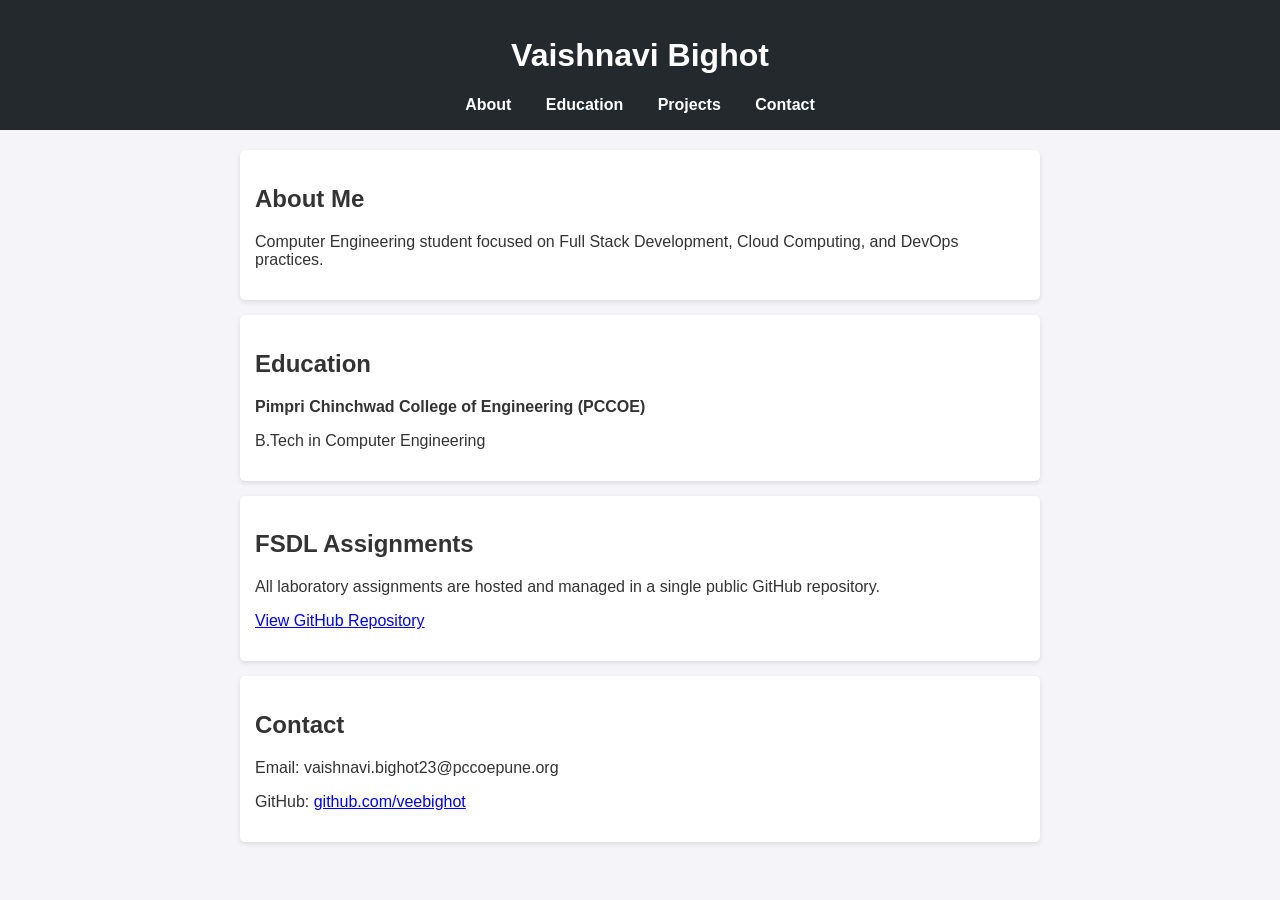
==== commit d3f48a25: "Fix GitHub repository links to point to veebighot handle" ====
--- a/docs/index.html
+++ b/docs/index.html
@@ -35,12 +35,12 @@
     <section id="projects" class="card">
       <h2>FSDL Assignments</h2>
       <p>All laboratory assignments are hosted and managed in a single public GitHub repository.</p>
-      <p><a href="https://github.com/VaishnaviBighot/fsdl-practical-assignments" target="_blank">View GitHub Repository</a></p>
+      <p><a href="https://github.com/veebighot/fsdl-practical-assignments" target="_blank">View GitHub Repository</a></p>
     </section>
     <section id="contact" class="card">
       <h2>Contact</h2>
       <p>Email: vaishnavi.bighot23@pccoepune.org</p>
-      <p>GitHub: <a href="https://github.com/VaishnaviBighot" target="_blank">github.com/VaishnaviBighot</a></p>
+      <p>GitHub: <a href="https://github.com/veebighot" target="_blank">github.com/veebighot</a></p>
     </section>
   </div>
 </body>
